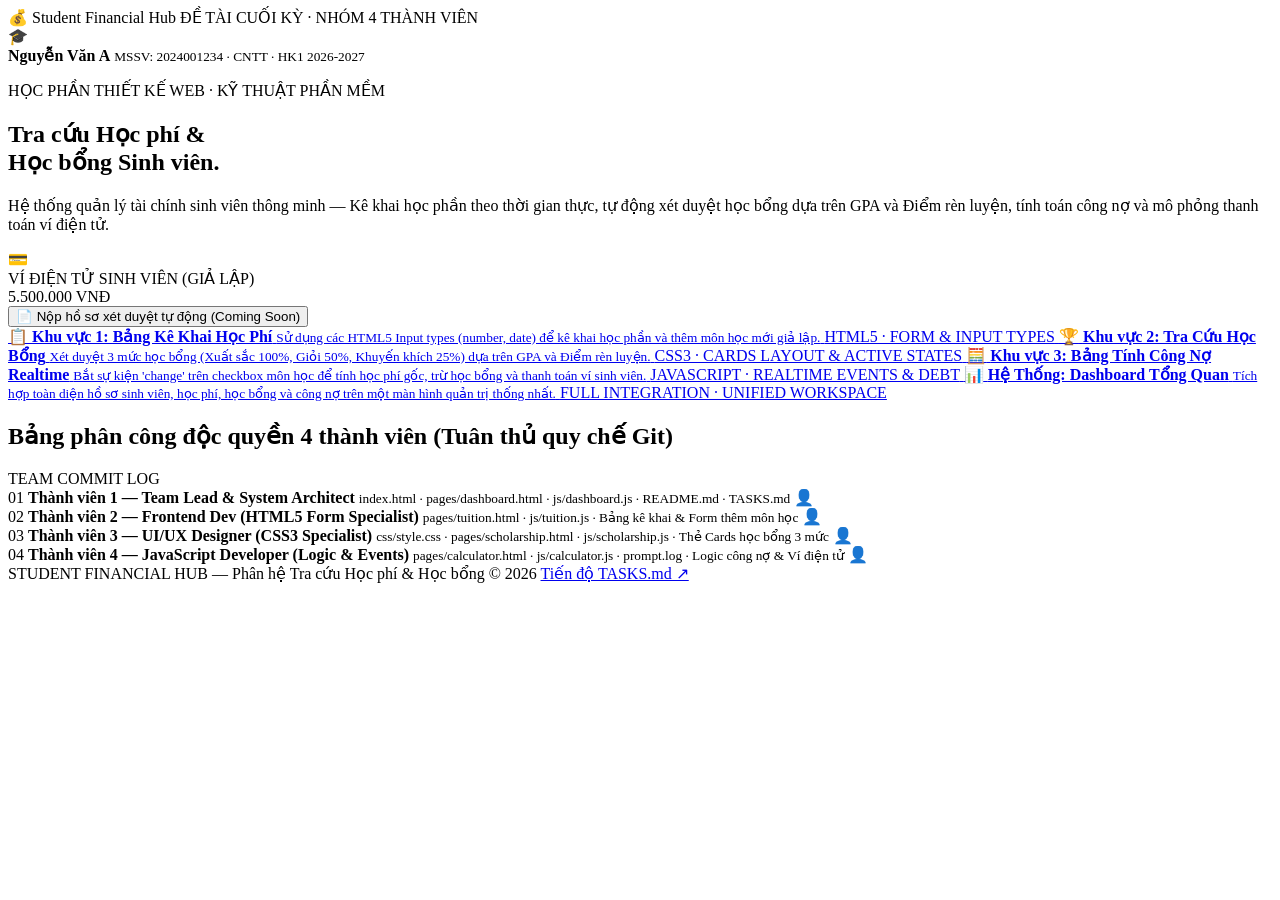
==== index.html @ 8935858b "feat(core): initialize project structure, landing hub, and task tracking" ====
<!doctype html>
<html lang="vi">
  <head>
    <meta charset="utf-8">
    <meta name="viewport" content="width=device-width, initial-scale=1">
    <meta name="theme-color" content="#101513">
    <title>Financial Hub | Tra cứu Học phí & Học bổng</title>
    <link rel="preconnect" href="https://fonts.googleapis.com">
    <link rel="preconnect" href="https://fonts.gstatic.com" crossorigin>
    <link href="https://fonts.googleapis.com/css2?family=DM+Mono:wght@400;500&family=Manrope:wght@400;500;600;700;800&display=swap" rel="stylesheet">
    <link rel="stylesheet" href="css/style.css">
  </head>
  <body>
    <main class="shell">
      <!-- ═══ HEADER & STUDENT INFO (PRD KHU VỰC 1) ═══ -->
      <header class="masthead">
        <div class="brand">
          <span class="logo-text">💰 Student Financial Hub</span>
          <span class="course-label">ĐỀ TÀI CUỐI KỲ · NHÓM 4 THÀNH VIÊN</span>
        </div>
        <div class="user-badge" id="hub-student-badge">
          <span class="badge-avatar">🎓</span>
          <div class="badge-info">
            <strong id="hub-student-name">Nguyễn Văn A</strong>
            <small id="hub-student-meta">MSSV: 2024001234 · CNTT · HK1 2026-2027</small>
          </div>
        </div>
      </header>

      <!-- ═══ HERO / INTRO SECTION ═══ -->
      <section class="intro">
        <p class="eyebrow">HỌC PHẦN THIẾT KẾ WEB · KỸ THUẬT PHẦN MỀM</p>
        <h1>Tra cứu Học phí <span>&</span><br>Học bổng Sinh viên.</h1>
        <p class="lede">Hệ thống quản lý tài chính sinh viên thông minh — Kê khai học phần theo thời gian thực, tự động xét duyệt học bổng dựa trên GPA và Điểm rèn luyện, tính toán công nợ và mô phỏng thanh toán ví điện tử.</p>
      </section>

      <!-- ═══ WALLET & COMING SOON BANNER (PRD TẦM NHÌN MỞ RỘNG) ═══ -->
      <section class="wallet-banner">
        <div class="wallet-info">
          <span class="wallet-icon">💳</span>
          <div>
            <div class="wallet-label">VÍ ĐIỆN TỬ SINH VIÊN (GIẢ LẬP)</div>
            <div class="wallet-balance" id="hub-wallet-balance">5.500.000 VNĐ</div>
          </div>
        </div>
        <div class="wallet-actions">
          <button type="button" class="btn-wallet-action" id="btn-mock-apply">📄 Nộp hồ sơ xét duyệt tự động (Coming Soon)</button>
        </div>
      </section>

      <!-- ═══ 4 NAVIGATION CARDS ═══ -->
      <section class="hub-grid" aria-label="Các phân hệ chức năng">

        <a class="hub-card" href="pages/tuition.html">
          <span class="hub-icon">📋</span>
          <strong>Khu vực 1: Bảng Kê Khai Học Phí</strong>
          <small>Sử dụng các HTML5 Input types (number, date) để kê khai học phần và thêm môn học mới giả lập.</small>
          <span class="hub-tag">HTML5 · FORM & INPUT TYPES</span>
        </a>

        <a class="hub-card" href="pages/scholarship.html">
          <span class="hub-icon">🏆</span>
          <strong>Khu vực 2: Tra Cứu Học Bổng</strong>
          <small>Xét duyệt 3 mức học bổng (Xuất sắc 100%, Giỏi 50%, Khuyến khích 25%) dựa trên GPA và Điểm rèn luyện.</small>
          <span class="hub-tag">CSS3 · CARDS LAYOUT & ACTIVE STATES</span>
        </a>

        <a class="hub-card" href="pages/calculator.html">
          <span class="hub-icon">🧮</span>
          <strong>Khu vực 3: Bảng Tính Công Nợ Realtime</strong>
          <small>Bắt sự kiện 'change' trên checkbox môn học để tính học phí gốc, trừ học bổng và thanh toán ví sinh viên.</small>
          <span class="hub-tag">JAVASCRIPT · REALTIME EVENTS & DEBT</span>
        </a>

        <a class="hub-card" href="pages/dashboard.html">
          <span class="hub-icon">📊</span>
          <strong>Hệ Thống: Dashboard Tổng Quan</strong>
          <small>Tích hợp toàn diện hồ sơ sinh viên, học phí, học bổng và công nợ trên một màn hình quản trị thống nhất.</small>
          <span class="hub-tag">FULL INTEGRATION · UNIFIED WORKSPACE</span>
        </a>

      </section>

      <!-- ═══ TEAM ROLES & INDEPENDENT FILES (GIẢNG VIÊN CHECKLIST) ═══ -->
      <section class="lesson-section" aria-labelledby="team-title">
        <div class="section-heading">
          <h2 id="team-title">Bảng phân công độc quyền 4 thành viên (Tuân thủ quy chế Git)</h2>
          <span>TEAM COMMIT LOG</span>
        </div>
        <div class="lesson-list" aria-label="Danh sách thành viên">
          <div class="lesson-link">
            <span class="lesson-number">01</span>
            <span class="lesson-copy">
              <strong>Thành viên 1 — Team Lead & System Architect</strong>
              <small>index.html · pages/dashboard.html · js/dashboard.js · README.md · TASKS.md</small>
            </span>
            <span class="lesson-arrow">👤</span>
          </div>
          <div class="lesson-link">
            <span class="lesson-number">02</span>
            <span class="lesson-copy">
              <strong>Thành viên 2 — Frontend Dev (HTML5 Form Specialist)</strong>
              <small>pages/tuition.html · js/tuition.js · Bảng kê khai & Form thêm môn học</small>
            </span>
            <span class="lesson-arrow">👤</span>
          </div>
          <div class="lesson-link">
            <span class="lesson-number">03</span>
            <span class="lesson-copy">
              <strong>Thành viên 3 — UI/UX Designer (CSS3 Specialist)</strong>
              <small>css/style.css · pages/scholarship.html · js/scholarship.js · Thẻ Cards học bổng 3 mức</small>
            </span>
            <span class="lesson-arrow">👤</span>
          </div>
          <div class="lesson-link">
            <span class="lesson-number">04</span>
            <span class="lesson-copy">
              <strong>Thành viên 4 — JavaScript Developer (Logic & Events)</strong>
              <small>pages/calculator.html · js/calculator.js · prompt.log · Logic công nợ & Ví điện tử</small>
            </span>
            <span class="lesson-arrow">👤</span>
          </div>
        </div>
      </section>

      <footer class="site-footer">
        <span>STUDENT FINANCIAL HUB — Phân hệ Tra cứu Học phí & Học bổng © 2026</span>
        <a href="TASKS.md">Tiến độ TASKS.md ↗</a>
      </footer>
    </main>

    <script>
      // Script nhỏ mô phỏng nút Coming soon trên Landing page
      document.getElementById('btn-mock-apply').addEventListener('click', () => {
        alert('ℹ️ Tính năng "Nộp hồ sơ xét duyệt tự động" đang được phát triển theo lộ trình mở rộng của phân hệ!');
      });
    </script>
  </body>
</html>
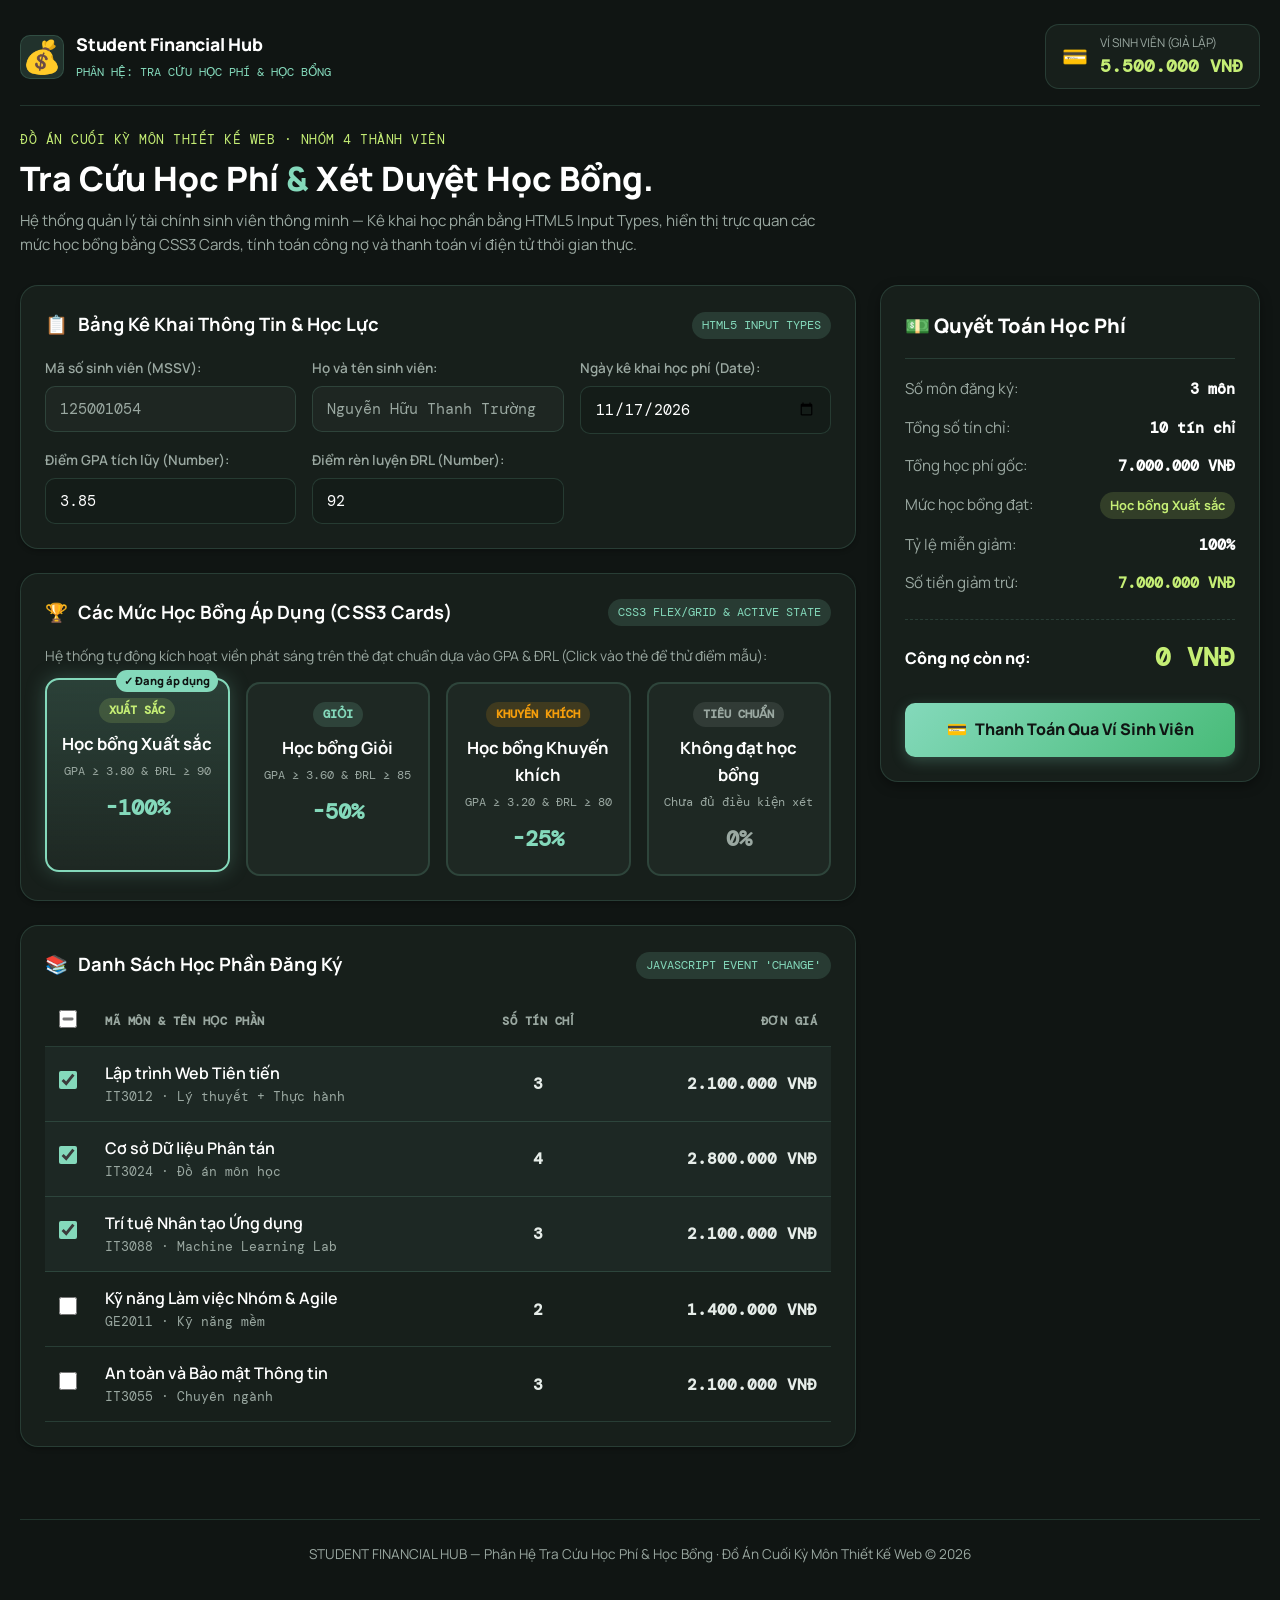
==== commit b553947f: "feat(architecture): implement modular vanilla architecture with data, logic, main JS and CSS tokens" ====
--- a/index.html
+++ b/index.html
@@ -4,136 +4,240 @@
     <meta charset="utf-8">
     <meta name="viewport" content="width=device-width, initial-scale=1">
     <meta name="theme-color" content="#101513">
-    <title>Financial Hub | Tra cứu Học phí & Học bổng</title>
+    <title>Financial Hub | Tra Cứu Học Phí & Xét Duyệt Học Bổng Sinh Viên</title>
+    
+    <!-- Google Fonts qua CDN: Manrope & DM Mono -->
     <link rel="preconnect" href="https://fonts.googleapis.com">
     <link rel="preconnect" href="https://fonts.gstatic.com" crossorigin>
-    <link href="https://fonts.googleapis.com/css2?family=DM+Mono:wght@400;500&family=Manrope:wght@400;500;600;700;800&display=swap" rel="stylesheet">
+    <link href="https://fonts.googleapis.com/css2?family=DM+Mono:wght@400;500;600&family=Manrope:wght@400;500;600;700;800&display=swap" rel="stylesheet">
+    
+    <!-- CSS Tách Biệt Theo Quy Chuẩn Kiến Trúc -->
+    <link rel="stylesheet" href="css/reset.css">
+    <link rel="stylesheet" href="css/variables.css">
     <link rel="stylesheet" href="css/style.css">
   </head>
   <body>
-    <main class="shell">
-      <!-- ═══ HEADER & STUDENT INFO (PRD KHU VỰC 1) ═══ -->
-      <header class="masthead">
-        <div class="brand">
-          <span class="logo-text">💰 Student Financial Hub</span>
-          <span class="course-label">ĐỀ TÀI CUỐI KỲ · NHÓM 4 THÀNH VIÊN</span>
-        </div>
-        <div class="user-badge" id="hub-student-badge">
-          <span class="badge-avatar">🎓</span>
-          <div class="badge-info">
-            <strong id="hub-student-name">Nguyễn Văn A</strong>
-            <small id="hub-student-meta">MSSV: 2024001234 · CNTT · HK1 2026-2027</small>
-          </div>
+    <div class="hub-container">
+      <!-- ═══ HEADER BẬC CAO ═══ -->
+      <header class="hub-header">
+        <div class="hub-header__top">
+          <div class="hub-header__brand">
+            <div class="hub-header__logo-icon">💰</div>
+            <div>
+              <h1 class="hub-header__title">Student Financial Hub</h1>
+              <span class="hub-header__badge">Phân Hệ: Tra Cứu Học Phí & Học Bổng</span>
+            </div>
+          </div>
+
+          <div class="hub-header__wallet">
+            <span style="font-size: 1.3rem;">💳</span>
+            <div>
+              <div class="hub-header__wallet-label">Ví Sinh Viên (Giả Lập)</div>
+              <div class="hub-header__wallet-value" id="wallet-header-balance">5.500.000 VNĐ</div>
+            </div>
+          </div>
+        </div>
+
+        <!-- Hero Section -->
+        <div class="hub-hero">
+          <p class="hub-hero__eyebrow">ĐỒ ÁN CUỐI KỲ MÔN THIẾT KẾ WEB · NHÓM 4 THÀNH VIÊN</p>
+          <h2 class="hub-hero__heading">Tra Cứu Học Phí <span>&</span> Xét Duyệt Học Bổng.</h2>
+          <p class="hub-hero__description">Hệ thống quản lý tài chính sinh viên thông minh — Kê khai học phần bằng HTML5 Input Types, hiển thị trực quan các mức học bổng bằng CSS3 Cards, tính toán công nợ và thanh toán ví điện tử thời gian thực.</p>
         </div>
       </header>
 
-      <!-- ═══ HERO / INTRO SECTION ═══ -->
-      <section class="intro">
-        <p class="eyebrow">HỌC PHẦN THIẾT KẾ WEB · KỸ THUẬT PHẦN MỀM</p>
-        <h1>Tra cứu Học phí <span>&</span><br>Học bổng Sinh viên.</h1>
-        <p class="lede">Hệ thống quản lý tài chính sinh viên thông minh — Kê khai học phần theo thời gian thực, tự động xét duyệt học bổng dựa trên GPA và Điểm rèn luyện, tính toán công nợ và mô phỏng thanh toán ví điện tử.</p>
-      </section>
-
-      <!-- ═══ WALLET & COMING SOON BANNER (PRD TẦM NHÌN MỞ RỘNG) ═══ -->
-      <section class="wallet-banner">
-        <div class="wallet-info">
-          <span class="wallet-icon">💳</span>
-          <div>
-            <div class="wallet-label">VÍ ĐIỆN TỬ SINH VIÊN (GIẢ LẬP)</div>
-            <div class="wallet-balance" id="hub-wallet-balance">5.500.000 VNĐ</div>
-          </div>
-        </div>
-        <div class="wallet-actions">
-          <button type="button" class="btn-wallet-action" id="btn-mock-apply">📄 Nộp hồ sơ xét duyệt tự động (Coming Soon)</button>
-        </div>
-      </section>
-
-      <!-- ═══ 4 NAVIGATION CARDS ═══ -->
-      <section class="hub-grid" aria-label="Các phân hệ chức năng">
-
-        <a class="hub-card" href="pages/tuition.html">
-          <span class="hub-icon">📋</span>
-          <strong>Khu vực 1: Bảng Kê Khai Học Phí</strong>
-          <small>Sử dụng các HTML5 Input types (number, date) để kê khai học phần và thêm môn học mới giả lập.</small>
-          <span class="hub-tag">HTML5 · FORM & INPUT TYPES</span>
-        </a>
-
-        <a class="hub-card" href="pages/scholarship.html">
-          <span class="hub-icon">🏆</span>
-          <strong>Khu vực 2: Tra Cứu Học Bổng</strong>
-          <small>Xét duyệt 3 mức học bổng (Xuất sắc 100%, Giỏi 50%, Khuyến khích 25%) dựa trên GPA và Điểm rèn luyện.</small>
-          <span class="hub-tag">CSS3 · CARDS LAYOUT & ACTIVE STATES</span>
-        </a>
-
-        <a class="hub-card" href="pages/calculator.html">
-          <span class="hub-icon">🧮</span>
-          <strong>Khu vực 3: Bảng Tính Công Nợ Realtime</strong>
-          <small>Bắt sự kiện 'change' trên checkbox môn học để tính học phí gốc, trừ học bổng và thanh toán ví sinh viên.</small>
-          <span class="hub-tag">JAVASCRIPT · REALTIME EVENTS & DEBT</span>
-        </a>
-
-        <a class="hub-card" href="pages/dashboard.html">
-          <span class="hub-icon">📊</span>
-          <strong>Hệ Thống: Dashboard Tổng Quan</strong>
-          <small>Tích hợp toàn diện hồ sơ sinh viên, học phí, học bổng và công nợ trên một màn hình quản trị thống nhất.</small>
-          <span class="hub-tag">FULL INTEGRATION · UNIFIED WORKSPACE</span>
-        </a>
-
-      </section>
-
-      <!-- ═══ TEAM ROLES & INDEPENDENT FILES (GIẢNG VIÊN CHECKLIST) ═══ -->
-      <section class="lesson-section" aria-labelledby="team-title">
-        <div class="section-heading">
-          <h2 id="team-title">Bảng phân công độc quyền 4 thành viên (Tuân thủ quy chế Git)</h2>
-          <span>TEAM COMMIT LOG</span>
-        </div>
-        <div class="lesson-list" aria-label="Danh sách thành viên">
-          <div class="lesson-link">
-            <span class="lesson-number">01</span>
-            <span class="lesson-copy">
-              <strong>Thành viên 1 — Team Lead & System Architect</strong>
-              <small>index.html · pages/dashboard.html · js/dashboard.js · README.md · TASKS.md</small>
-            </span>
-            <span class="lesson-arrow">👤</span>
-          </div>
-          <div class="lesson-link">
-            <span class="lesson-number">02</span>
-            <span class="lesson-copy">
-              <strong>Thành viên 2 — Frontend Dev (HTML5 Form Specialist)</strong>
-              <small>pages/tuition.html · js/tuition.js · Bảng kê khai & Form thêm môn học</small>
-            </span>
-            <span class="lesson-arrow">👤</span>
-          </div>
-          <div class="lesson-link">
-            <span class="lesson-number">03</span>
-            <span class="lesson-copy">
-              <strong>Thành viên 3 — UI/UX Designer (CSS3 Specialist)</strong>
-              <small>css/style.css · pages/scholarship.html · js/scholarship.js · Thẻ Cards học bổng 3 mức</small>
-            </span>
-            <span class="lesson-arrow">👤</span>
-          </div>
-          <div class="lesson-link">
-            <span class="lesson-number">04</span>
-            <span class="lesson-copy">
-              <strong>Thành viên 4 — JavaScript Developer (Logic & Events)</strong>
-              <small>pages/calculator.html · js/calculator.js · prompt.log · Logic công nợ & Ví điện tử</small>
-            </span>
-            <span class="lesson-arrow">👤</span>
-          </div>
-        </div>
-      </section>
-
-      <footer class="site-footer">
-        <span>STUDENT FINANCIAL HUB — Phân hệ Tra cứu Học phí & Học bổng © 2026</span>
-        <a href="TASKS.md">Tiến độ TASKS.md ↗</a>
+      <!-- ═══ MAIN LAYOUT ═══ -->
+      <main class="hub-main-grid">
+        <!-- Cột Trái: Bảng kê khai, Thẻ học bổng & Danh sách môn học -->
+        <div class="hub-left-column">
+          <!-- 1. BẢNG KÊ KHAI THÔNG TIN & HỌC LỰC (HTML5 INPUT TYPES: DATE, NUMBER) -->
+          <section class="hub-panel" aria-labelledby="declaration-heading">
+            <div class="hub-panel__header">
+              <h3 class="hub-panel__title" id="declaration-heading">
+                <span>📋</span> Bảng Kê Khai Thông Tin & Học Lực
+              </h3>
+              <span class="hub-panel__tag">HTML5 INPUT TYPES</span>
+            </div>
+
+            <form class="declaration-form" id="tuition-declaration-form" onsubmit="return false;">
+              <div class="declaration-form__group">
+                <label class="declaration-form__label" for="student-code">Mã số sinh viên (MSSV):</label>
+                <input type="text" id="student-code" class="declaration-form__input" value="125001054" readonly>
+              </div>
+
+              <div class="declaration-form__group">
+                <label class="declaration-form__label" for="student-fullname">Họ và tên sinh viên:</label>
+                <input type="text" id="student-fullname" class="declaration-form__input" value="Nguyễn Hữu Thanh Trường" readonly>
+              </div>
+
+              <div class="declaration-form__group">
+                <label class="declaration-form__label" for="declaration-date">Ngày kê khai học phí (Date):</label>
+                <!-- Thẻ input date chuẩn HTML5 -->
+                <input type="date" id="declaration-date" class="declaration-form__input" value="2026-11-17">
+              </div>
+
+              <div class="declaration-form__group">
+                <label class="declaration-form__label" for="declaration-gpa">Điểm GPA tích lũy (Number):</label>
+                <!-- Thẻ input number chuẩn HTML5 -->
+                <input 
+                  type="number" 
+                  id="declaration-gpa" 
+                  class="declaration-form__input" 
+                  min="0" 
+                  max="4.0" 
+                  step="0.05" 
+                  value="3.85" 
+                  placeholder="Vd: 3.85"
+                >
+              </div>
+
+              <div class="declaration-form__group">
+                <label class="declaration-form__label" for="declaration-drl">Điểm rèn luyện ĐRL (Number):</label>
+                <!-- Thẻ input number chuẩn HTML5 -->
+                <input 
+                  type="number" 
+                  id="declaration-drl" 
+                  class="declaration-form__input" 
+                  min="0" 
+                  max="100" 
+                  step="1" 
+                  value="92" 
+                  placeholder="Vd: 92"
+                >
+              </div>
+            </form>
+          </section>
+
+          <!-- 2. CSS3 CARDS HIỂN THỊ MỨC HỌC BỔNG -->
+          <section class="hub-panel" aria-labelledby="scholarship-heading">
+            <div class="hub-panel__header">
+              <h3 class="hub-panel__title" id="scholarship-heading">
+                <span>🏆</span> Các Mức Học Bổng Áp Dụng (CSS3 Cards)
+              </h3>
+              <span class="hub-panel__tag">CSS3 FLEX/GRID & ACTIVE STATE</span>
+            </div>
+            <p class="scholarship-desc">Hệ thống tự động kích hoạt viền phát sáng trên thẻ đạt chuẩn dựa vào GPA & ĐRL (Click vào thẻ để thử điểm mẫu):</p>
+            
+            <div class="scholarship-cards" id="scholarship-cards-container">
+              <!-- Render động từ js/data.js -->
+            </div>
+          </section>
+
+          <!-- 3. BẢNG MÔN HỌC & CHECKBOX REALTIME -->
+          <section class="hub-panel" aria-labelledby="courses-heading">
+            <div class="hub-panel__header">
+              <h3 class="hub-panel__title" id="courses-heading">
+                <span>📚</span> Danh Sách Học Phần Đăng Ký
+              </h3>
+              <span class="hub-panel__tag">JAVASCRIPT EVENT 'CHANGE'</span>
+            </div>
+
+            <div class="tuition-table-responsive">
+              <table class="tuition-table">
+                <thead>
+                  <tr>
+                    <th class="tuition-table__header" style="text-align: center; width: 44px;">
+                      <input type="checkbox" id="select-all-courses" class="tuition-table__checkbox" title="Chọn tất cả môn học">
+                    </th>
+                    <th class="tuition-table__header">Mã Môn & Tên Học Phần</th>
+                    <th class="tuition-table__header" style="text-align: center;">Số Tín Chỉ</th>
+                    <th class="tuition-table__header" style="text-align: right;">Đơn Giá</th>
+                  </tr>
+                </thead>
+                <tbody id="tuition-course-list">
+                  <!-- Render động từ js/data.js -->
+                </tbody>
+              </table>
+            </div>
+          </section>
+        </div>
+
+        <!-- Cột Phải: Bảng Quyết Toán & Thanh Toán Ví -->
+        <aside class="hub-right-column">
+          <div class="summary-panel">
+            <h3 class="summary-panel__header">💵 Quyết Toán Học Phí</h3>
+            <div class="summary-list">
+              <div class="summary-item">
+                <span class="summary-item__label">Số môn đăng ký:</span>
+                <span class="summary-item__value" id="summary-course-count">0 môn</span>
+              </div>
+              <div class="summary-item">
+                <span class="summary-item__label">Tổng số tín chỉ:</span>
+                <span class="summary-item__value" id="summary-total-credits">0 tín chỉ</span>
+              </div>
+              <div class="summary-item">
+                <span class="summary-item__label">Tổng học phí gốc:</span>
+                <span class="summary-item__value" id="summary-total-tuition">0 VNĐ</span>
+              </div>
+              <div class="summary-item">
+                <span class="summary-item__label">Mức học bổng đạt:</span>
+                <span class="summary-item__badge summary-item__badge--none" id="summary-scholarship-badge">Đang kiểm tra...</span>
+              </div>
+              <div class="summary-item">
+                <span class="summary-item__label">Tỷ lệ miễn giảm:</span>
+                <span class="summary-item__value" id="summary-scholarship-rate">0%</span>
+              </div>
+              <div class="summary-item">
+                <span class="summary-item__label">Số tiền giảm trừ:</span>
+                <span class="summary-item__value" style="color: var(--color-lime);" id="summary-discount-amount">0 VNĐ</span>
+              </div>
+              <div class="summary-item summary-debt">
+                <span class="summary-debt__label">Công nợ còn nợ:</span>
+                <span class="summary-debt__amount" id="summary-remaining-debt">0 VNĐ</span>
+              </div>
+            </div>
+
+            <button type="button" class="summary-pay-btn" id="btn-open-payment-modal">
+              <span>💳</span> Thanh Toán Qua Ví Sinh Viên
+            </button>
+          </div>
+        </aside>
+      </main>
+
+      <!-- ═══ FOOTER ═══ -->
+      <footer style="margin-top: 48px; padding-top: 24px; border-top: 1px solid var(--color-border); text-align: center; color: var(--color-text-dim); font-size: 0.85rem;">
+        <p>STUDENT FINANCIAL HUB — Phân Hệ Tra Cứu Học Phí & Học Bổng · Đồ Án Cuối Kỳ Môn Thiết Kế Web © 2026</p>
       </footer>
-    </main>
-
-    <script>
-      // Script nhỏ mô phỏng nút Coming soon trên Landing page
-      document.getElementById('btn-mock-apply').addEventListener('click', () => {
-        alert('ℹ️ Tính năng "Nộp hồ sơ xét duyệt tự động" đang được phát triển theo lộ trình mở rộng của phân hệ!');
-      });
-    </script>
+    </div>
+
+    <!-- ═══ MODAL THANH TOÁN VÍ SINH VIÊN ═══ -->
+    <div class="wallet-modal-backdrop" id="wallet-payment-modal" role="dialog" aria-modal="true" aria-labelledby="modal-headline">
+      <div class="wallet-modal">
+        <h4 class="wallet-modal__title" id="modal-headline">💳 Xác Nhận Thanh Toán Học Phí</h4>
+        <p class="wallet-modal__desc">Công nợ học phí sẽ được trừ trực tiếp vào số dư ví điện tử sinh viên của bạn.</p>
+
+        <div class="wallet-modal__bill">
+          <div class="wallet-modal__bill-row">
+            <span>Sinh viên:</span>
+            <strong>Nguyễn Hữu Thanh Trường (125001054)</strong>
+          </div>
+          <div class="wallet-modal__bill-row">
+            <span>Số dư ví hiện tại:</span>
+            <strong style="color: var(--color-lime);" id="wallet-modal-current">5.500.000 VNĐ</strong>
+          </div>
+          <div class="wallet-modal__bill-row">
+            <span>Công nợ cần thanh toán:</span>
+            <strong style="color: var(--color-danger);" id="wallet-modal-debt">0 VNĐ</strong>
+          </div>
+          <div class="wallet-modal__bill-row wallet-modal__bill-row--total">
+            <span>Số dư dự kiến sau khi trừ:</span>
+            <strong id="wallet-modal-after">5.500.000 VNĐ</strong>
+          </div>
+        </div>
+
+        <div class="wallet-modal__actions">
+          <button type="button" class="wallet-modal__btn-cancel" id="btn-close-modal">Hủy bỏ</button>
+          <button type="button" class="wallet-modal__btn-confirm" id="btn-confirm-payment">Xác Nhận Trừ Ví</button>
+        </div>
+      </div>
+    </div>
+
+    <!-- Toast Notification -->
+    <div class="hub-toast" id="app-toast"></div>
+
+    <!-- ═══ JAVASCRIPT thuần (Vanilla JS - ES6+) ═══ -->
+    <script src="js/data.js"></script>
+    <script src="js/logic.js"></script>
+    <script src="js/main.js"></script>
   </body>
 </html>
--- a/css/variables.css
+++ b/css/variables.css
@@ -0,0 +1,64 @@
+/**
+ * ==============================================================================
+ * FINANCIAL HUB - DESIGN TOKENS & CSS VARIABLES
+ * File: css/variables.css
+ * Quản lý toàn bộ bảng màu, typography, khoảng cách, bo góc và bóng đổ
+ * ==============================================================================
+ */
+
+:root {
+  /* Bảng màu chính - Dark Theme */
+  --color-bg-body: #101513;
+  --color-bg-surface: #171f1b;
+  --color-bg-card: #1e2823;
+  --color-bg-card-hover: #26332d;
+  --color-bg-input: #141c18;
+
+  /* Màu nhấn (Brand Accent) */
+  --color-mint: #84d9bb;
+  --color-mint-dim: rgba(132, 217, 187, 0.15);
+  --color-mint-glow: rgba(132, 217, 187, 0.35);
+  
+  --color-lime: #c5ee75;
+  --color-lime-dim: rgba(197, 238, 117, 0.15);
+  
+  --color-amber: #f59e0b;
+  --color-amber-dim: rgba(245, 158, 11, 0.15);
+  
+  --color-danger: #ff6b6b;
+  --color-danger-dim: rgba(255, 107, 107, 0.15);
+
+  /* Màu chữ */
+  --color-text-main: #e6ede9;
+  --color-text-dim: #9aa8a1;
+  --color-text-muted: #64756c;
+  --color-text-white: #ffffff;
+
+  /* Đường viền */
+  --color-border: rgba(132, 217, 187, 0.16);
+  --color-border-hover: rgba(132, 217, 187, 0.45);
+  --color-border-active: #84d9bb;
+
+  /* Typography */
+  --font-family-sans: 'Manrope', -apple-system, BlinkMacSystemFont, 'Segoe UI', Roboto, sans-serif;
+  --font-family-mono: 'DM Mono', monospace;
+
+  /* Bo góc (Border Radius) */
+  --radius-sm: 6px;
+  --radius-md: 10px;
+  --radius-lg: 14px;
+  --radius-xl: 18px;
+  --radius-pill: 9999px;
+
+  /* Bóng đổ (Shadow Levels) */
+  --shadow-sm: 0 2px 4px rgba(0, 0, 0, 0.25);
+  --shadow-md: 0 4px 12px rgba(0, 0, 0, 0.35);
+  --shadow-lg: 0 10px 25px rgba(0, 0, 0, 0.5);
+  --shadow-neon-mint: 0 0 20px rgba(132, 217, 187, 0.25);
+  --shadow-neon-lime: 0 0 20px rgba(197, 238, 117, 0.25);
+
+  /* Hiệu ứng chuyển cảnh (Transitions) */
+  --transition-fast: all 0.15s ease;
+  --transition-normal: all 0.25s cubic-bezier(0.4, 0, 0.2, 1);
+  --transition-smooth: all 0.35s cubic-bezier(0.16, 1, 0.3, 1);
+}
--- a/css/style.css
+++ b/css/style.css
@@ -0,0 +1,669 @@
+/**
+ * ==============================================================================
+ * FINANCIAL HUB - MAIN STYLESHEET (CSS3)
+ * File: css/style.css
+ * Bố cục Cards, Table, Form Kê Khai, Modal Ví & Responsive Design (BEM Standard)
+ * ==============================================================================
+ */
+
+@import url('reset.css');
+@import url('variables.css');
+
+body {
+  background-color: var(--color-bg-body);
+  color: var(--color-text-main);
+  font-family: var(--font-family-sans);
+  line-height: 1.6;
+  padding: 24px 16px 48px;
+}
+
+/* ==============================================================================
+   LAYOUT CONTAINER
+   ============================================================================== */
+.hub-container {
+  max-width: 1240px;
+  margin: 0 auto;
+}
+
+/* ==============================================================================
+   HEADER COMPONENT
+   ============================================================================== */
+.hub-header {
+  margin-bottom: 28px;
+}
+
+.hub-header__top {
+  display: flex;
+  justify-content: space-between;
+  align-items: center;
+  flex-wrap: wrap;
+  gap: 16px;
+  padding-bottom: 16px;
+  border-bottom: 1px solid var(--color-border);
+  margin-bottom: 24px;
+}
+
+.hub-header__brand {
+  display: flex;
+  align-items: center;
+  gap: 12px;
+}
+
+.hub-header__logo-icon {
+  font-size: 2rem;
+  background: var(--color-mint-dim);
+  width: 44px;
+  height: 44px;
+  display: flex;
+  align-items: center;
+  justify-content: center;
+  border-radius: var(--radius-md);
+  border: 1px solid var(--color-border);
+}
+
+.hub-header__title {
+  font-size: 1.1rem;
+  font-weight: 800;
+  color: var(--color-text-white);
+  letter-spacing: -0.2px;
+}
+
+.hub-header__badge {
+  font-family: var(--font-family-mono);
+  font-size: 0.75rem;
+  color: var(--color-mint);
+  text-transform: uppercase;
+}
+
+.hub-header__wallet {
+  display: flex;
+  align-items: center;
+  gap: 12px;
+  background: var(--color-bg-surface);
+  border: 1px solid var(--color-border);
+  padding: 8px 16px;
+  border-radius: var(--radius-lg);
+}
+
+.hub-header__wallet-label {
+  font-size: 0.75rem;
+  color: var(--color-text-dim);
+  text-transform: uppercase;
+}
+
+.hub-header__wallet-value {
+  font-family: var(--font-family-mono);
+  font-size: 1.1rem;
+  font-weight: 700;
+  color: var(--color-lime);
+}
+
+.hub-hero {
+  margin-bottom: 24px;
+}
+
+.hub-hero__eyebrow {
+  font-family: var(--font-family-mono);
+  font-size: 0.8rem;
+  color: var(--color-lime);
+  text-transform: uppercase;
+  letter-spacing: 0.5px;
+  margin-bottom: 6px;
+}
+
+.hub-hero__heading {
+  font-size: 2.1rem;
+  font-weight: 800;
+  color: var(--color-text-white);
+  line-height: 1.25;
+  margin-bottom: 10px;
+}
+
+.hub-hero__heading span {
+  color: var(--color-mint);
+}
+
+.hub-hero__description {
+  color: var(--color-text-dim);
+  font-size: 0.95rem;
+  max-width: 820px;
+}
+
+/* ==============================================================================
+   MAIN GRID (CỘT TRÁI: FORM, CARDS, TABLE / CỘT PHẢI: QUYẾT TOÁN)
+   ============================================================================== */
+.hub-main-grid {
+  display: grid;
+  grid-template-columns: 1fr 380px;
+  gap: 24px;
+}
+
+@media (max-width: 992px) {
+  .hub-main-grid {
+    grid-template-columns: 1fr;
+  }
+}
+
+/* ==============================================================================
+   SECTION PANELS
+   ============================================================================== */
+.hub-panel {
+  background: var(--color-bg-surface);
+  border: 1px solid var(--color-border);
+  border-radius: var(--radius-xl);
+  padding: 24px;
+  margin-bottom: 24px;
+  box-shadow: var(--shadow-sm);
+}
+
+.hub-panel__header {
+  display: flex;
+  align-items: center;
+  justify-content: space-between;
+  margin-bottom: 18px;
+}
+
+.hub-panel__title {
+  font-size: 1.15rem;
+  font-weight: 700;
+  color: var(--color-text-white);
+  display: flex;
+  align-items: center;
+  gap: 10px;
+}
+
+.hub-panel__tag {
+  font-family: var(--font-family-mono);
+  font-size: 0.75rem;
+  background: var(--color-mint-dim);
+  color: var(--color-mint);
+  padding: 4px 10px;
+  border-radius: var(--radius-pill);
+}
+
+/* ==============================================================================
+   1. FORM KÊ KHAI HỌC PHÍ (HTML5 INPUT TYPES: DATE, NUMBER)
+   ============================================================================== */
+.declaration-form {
+  display: grid;
+  grid-template-columns: repeat(auto-fit, minmax(220px, 1fr));
+  gap: 16px;
+}
+
+.declaration-form__group {
+  display: flex;
+  flex-direction: column;
+  gap: 6px;
+}
+
+.declaration-form__label {
+  font-size: 0.85rem;
+  font-weight: 600;
+  color: var(--color-text-dim);
+}
+
+.declaration-form__input {
+  background: var(--color-bg-input);
+  border: 1px solid var(--color-border);
+  border-radius: var(--radius-md);
+  color: var(--color-text-white);
+  padding: 10px 14px;
+  font-size: 0.95rem;
+  font-family: var(--font-family-mono);
+  transition: var(--transition-normal);
+}
+
+.declaration-form__input:focus {
+  border-color: var(--color-border-active);
+  box-shadow: var(--shadow-neon-mint);
+}
+
+.declaration-form__input[readonly] {
+  background: rgba(255, 255, 255, 0.03);
+  color: var(--color-text-dim);
+  cursor: not-allowed;
+}
+
+/* ==============================================================================
+   2. CSS3 CARDS - HIỂN THỊ MỨC HỌC BỔNG THEO GPA & ĐRL
+   ============================================================================== */
+.scholarship-desc {
+  font-size: 0.875rem;
+  color: var(--color-text-dim);
+  margin-bottom: 14px;
+}
+
+.scholarship-cards {
+  display: grid;
+  grid-template-columns: repeat(auto-fit, minmax(170px, 1fr));
+  gap: 16px;
+}
+
+.scholarship-card {
+  position: relative;
+  background: var(--color-bg-card);
+  border: 2px solid var(--color-border);
+  border-radius: var(--radius-lg);
+  padding: 18px 14px;
+  text-align: center;
+  cursor: pointer;
+  transition: var(--transition-normal);
+  display: flex;
+  flex-direction: column;
+  align-items: center;
+}
+
+.scholarship-card:hover {
+  transform: translateY(-4px);
+  background: var(--color-bg-card-hover);
+  border-color: var(--color-border-hover);
+  box-shadow: var(--shadow-md);
+}
+
+/* Trạng thái Active khi đạt điểm chuẩn */
+.scholarship-card--active {
+  border-color: var(--color-mint);
+  background: linear-gradient(180deg, rgba(132, 217, 187, 0.18) 0%, var(--color-bg-card) 100%);
+  box-shadow: var(--shadow-neon-mint);
+  transform: translateY(-4px);
+}
+
+.scholarship-card--active::after {
+  content: "✓ Đang áp dụng";
+  position: absolute;
+  top: -10px;
+  right: 10px;
+  background: var(--color-mint);
+  color: #101513;
+  font-size: 0.7rem;
+  font-weight: 800;
+  padding: 2px 8px;
+  border-radius: var(--radius-pill);
+}
+
+.scholarship-card__tag {
+  font-size: 0.75rem;
+  font-weight: 700;
+  padding: 3px 10px;
+  border-radius: var(--radius-pill);
+  margin-bottom: 8px;
+  text-transform: uppercase;
+  font-family: var(--font-family-mono);
+}
+
+.scholarship-card--excellent .scholarship-card__tag {
+  background: var(--color-lime-dim);
+  color: var(--color-lime);
+}
+
+.scholarship-card--good .scholarship-card__tag {
+  background: var(--color-mint-dim);
+  color: var(--color-mint);
+}
+
+.scholarship-card--fair .scholarship-card__tag {
+  background: var(--color-amber-dim);
+  color: var(--color-amber);
+}
+
+.scholarship-card--none .scholarship-card__tag {
+  background: rgba(154, 168, 161, 0.15);
+  color: var(--color-text-dim);
+}
+
+.scholarship-card__name {
+  font-size: 1.05rem;
+  font-weight: 700;
+  color: var(--color-text-white);
+  margin-bottom: 4px;
+}
+
+.scholarship-card__condition {
+  font-size: 0.75rem;
+  color: var(--color-text-dim);
+  font-family: var(--font-family-mono);
+  margin-bottom: 10px;
+}
+
+.scholarship-card__discount {
+  font-family: var(--font-family-mono);
+  font-size: 1.35rem;
+  font-weight: 800;
+  color: var(--color-mint);
+}
+
+.scholarship-card--none .scholarship-card__discount {
+  color: var(--color-text-dim);
+}
+
+/* ==============================================================================
+   3. BẢNG MÔN HỌC & CHECKBOX REALTIME
+   ============================================================================== */
+.tuition-table-responsive {
+  overflow-x: auto;
+}
+
+.tuition-table {
+  width: 100%;
+  border-collapse: collapse;
+}
+
+.tuition-table__header {
+  font-family: var(--font-family-mono);
+  font-size: 0.75rem;
+  text-transform: uppercase;
+  color: var(--color-text-dim);
+  padding: 12px 14px;
+  border-bottom: 1px solid var(--color-border);
+  text-align: left;
+  letter-spacing: 0.5px;
+}
+
+.tuition-table__cell {
+  padding: 14px;
+  border-bottom: 1px solid var(--color-border);
+  vertical-align: middle;
+}
+
+.tuition-table__row:hover .tuition-table__cell {
+  background: rgba(255, 255, 255, 0.02);
+}
+
+.tuition-table__row--selected .tuition-table__cell {
+  background: rgba(132, 217, 187, 0.05);
+}
+
+.tuition-table__checkbox {
+  width: 18px;
+  height: 18px;
+  cursor: pointer;
+  accent-color: var(--color-mint);
+}
+
+.tuition-table__course-title {
+  font-weight: 600;
+  color: var(--color-text-white);
+}
+
+.tuition-table__course-meta {
+  font-family: var(--font-family-mono);
+  font-size: 0.8rem;
+  color: var(--color-text-dim);
+}
+
+.tuition-table__credits {
+  font-family: var(--font-family-mono);
+  text-align: center;
+  font-weight: 600;
+}
+
+.tuition-table__price {
+  font-family: var(--font-family-mono);
+  font-weight: 700;
+  text-align: right;
+  color: var(--color-text-main);
+  white-space: nowrap;
+}
+
+/* ==============================================================================
+   4. SIDEBAR QUYẾT TOÁN CÔNG NỢ REALTIME
+   ============================================================================== */
+.summary-panel {
+  position: sticky;
+  top: 24px;
+  background: var(--color-bg-surface);
+  border: 1px solid var(--color-border);
+  border-radius: var(--radius-xl);
+  padding: 24px;
+  box-shadow: var(--shadow-md);
+}
+
+.summary-panel__header {
+  font-size: 1.25rem;
+  font-weight: 800;
+  color: var(--color-text-white);
+  padding-bottom: 16px;
+  margin-bottom: 18px;
+  border-bottom: 1px solid var(--color-border);
+}
+
+.summary-list {
+  display: flex;
+  flex-direction: column;
+  gap: 14px;
+}
+
+.summary-item {
+  display: flex;
+  justify-content: space-between;
+  align-items: center;
+  font-size: 0.95rem;
+}
+
+.summary-item__label {
+  color: var(--color-text-dim);
+}
+
+.summary-item__value {
+  font-family: var(--font-family-mono);
+  font-weight: 700;
+  color: var(--color-text-white);
+}
+
+.summary-item__badge {
+  font-size: 0.8rem;
+  font-weight: 700;
+  padding: 3px 10px;
+  border-radius: var(--radius-pill);
+}
+
+.summary-item__badge--excellent {
+  background: var(--color-lime-dim);
+  color: var(--color-lime);
+}
+
+.summary-item__badge--good {
+  background: var(--color-mint-dim);
+  color: var(--color-mint);
+}
+
+.summary-item__badge--fair {
+  background: var(--color-amber-dim);
+  color: var(--color-amber);
+}
+
+.summary-item__badge--none {
+  background: rgba(154, 168, 161, 0.15);
+  color: var(--color-text-dim);
+}
+
+.summary-debt {
+  margin-top: 10px;
+  padding-top: 18px;
+  border-top: 1px dashed var(--color-border);
+}
+
+.summary-debt__label {
+  font-size: 1rem;
+  font-weight: 800;
+  color: var(--color-text-white);
+}
+
+.summary-debt__amount {
+  font-family: var(--font-family-mono);
+  font-size: 1.6rem;
+  font-weight: 900;
+  color: var(--color-danger);
+}
+
+.summary-debt__amount--zero {
+  color: var(--color-lime);
+}
+
+.summary-pay-btn {
+  width: 100%;
+  margin-top: 24px;
+  padding: 14px;
+  background: linear-gradient(135deg, var(--color-mint) 0%, #48bb78 100%);
+  color: #101513;
+  font-size: 1rem;
+  font-weight: 800;
+  border-radius: var(--radius-md);
+  display: flex;
+  align-items: center;
+  justify-content: center;
+  gap: 8px;
+  transition: var(--transition-normal);
+  box-shadow: 0 4px 14px rgba(132, 217, 187, 0.25);
+}
+
+.summary-pay-btn:hover {
+  transform: translateY(-2px);
+  box-shadow: 0 8px 20px rgba(132, 217, 187, 0.35);
+}
+
+/* Animation khi số tiền cập nhật */
+.value-pulse {
+  animation: pulseValue 0.4s ease-out;
+}
+
+@keyframes pulseValue {
+  0% { transform: scale(1.08); color: var(--color-lime); }
+  100% { transform: scale(1); }
+}
+
+/* ==============================================================================
+   5. MODAL THANH TOÁN VÍ SINH VIÊN
+   ============================================================================== */
+.wallet-modal-backdrop {
+  position: fixed;
+  top: 0;
+  left: 0;
+  width: 100%;
+  height: 100%;
+  background: rgba(16, 21, 19, 0.85);
+  backdrop-filter: blur(5px);
+  display: none;
+  justify-content: center;
+  align-items: center;
+  z-index: 1000;
+  padding: 16px;
+}
+
+.wallet-modal-backdrop.is-open {
+  display: flex;
+}
+
+.wallet-modal {
+  background: var(--color-bg-surface);
+  border: 1px solid var(--color-border-hover);
+  border-radius: var(--radius-xl);
+  width: 100%;
+  max-width: 480px;
+  padding: 28px;
+  box-shadow: var(--shadow-lg);
+  animation: modalEnter 0.25s ease-out;
+}
+
+@keyframes modalEnter {
+  from { transform: scale(0.95); opacity: 0; }
+  to { transform: scale(1); opacity: 1; }
+}
+
+.wallet-modal__title {
+  font-size: 1.25rem;
+  font-weight: 800;
+  color: var(--color-text-white);
+  margin-bottom: 8px;
+}
+
+.wallet-modal__desc {
+  font-size: 0.875rem;
+  color: var(--color-text-dim);
+  margin-bottom: 18px;
+}
+
+.wallet-modal__bill {
+  background: var(--color-bg-card);
+  border: 1px solid var(--color-border);
+  border-radius: var(--radius-md);
+  padding: 16px;
+  display: flex;
+  flex-direction: column;
+  gap: 10px;
+  margin-bottom: 22px;
+}
+
+.wallet-modal__bill-row {
+  display: flex;
+  justify-content: space-between;
+  font-size: 0.9rem;
+}
+
+.wallet-modal__bill-row--total {
+  padding-top: 8px;
+  border-top: 1px solid var(--color-border);
+  font-weight: 700;
+  color: var(--color-text-white);
+}
+
+.wallet-modal__actions {
+  display: flex;
+  gap: 12px;
+}
+
+.wallet-modal__btn-confirm {
+  flex: 1;
+  padding: 12px;
+  background: var(--color-mint);
+  color: #101513;
+  font-weight: 800;
+  border-radius: var(--radius-md);
+  transition: var(--transition-fast);
+}
+
+.wallet-modal__btn-confirm:hover {
+  background: var(--color-lime);
+}
+
+.wallet-modal__btn-cancel {
+  padding: 12px 20px;
+  background: var(--color-bg-card);
+  color: var(--color-text-dim);
+  border: 1px solid var(--color-border);
+  border-radius: var(--radius-md);
+  font-weight: 600;
+  transition: var(--transition-fast);
+}
+
+.wallet-modal__btn-cancel:hover {
+  color: var(--color-text-white);
+  background: var(--color-bg-card-hover);
+}
+
+/* Toast Notification */
+.hub-toast {
+  position: fixed;
+  bottom: 24px;
+  right: 24px;
+  background: var(--color-bg-surface);
+  border: 1px solid var(--color-mint);
+  border-radius: var(--radius-md);
+  padding: 14px 20px;
+  color: var(--color-text-white);
+  font-size: 0.9rem;
+  box-shadow: var(--shadow-lg);
+  transform: translateY(100px);
+  opacity: 0;
+  transition: var(--transition-normal);
+  z-index: 1100;
+}
+
+.hub-toast--visible {
+  transform: translateY(0);
+  opacity: 1;
+}
+
+.hub-toast--error {
+  border-color: var(--color-danger);
+}
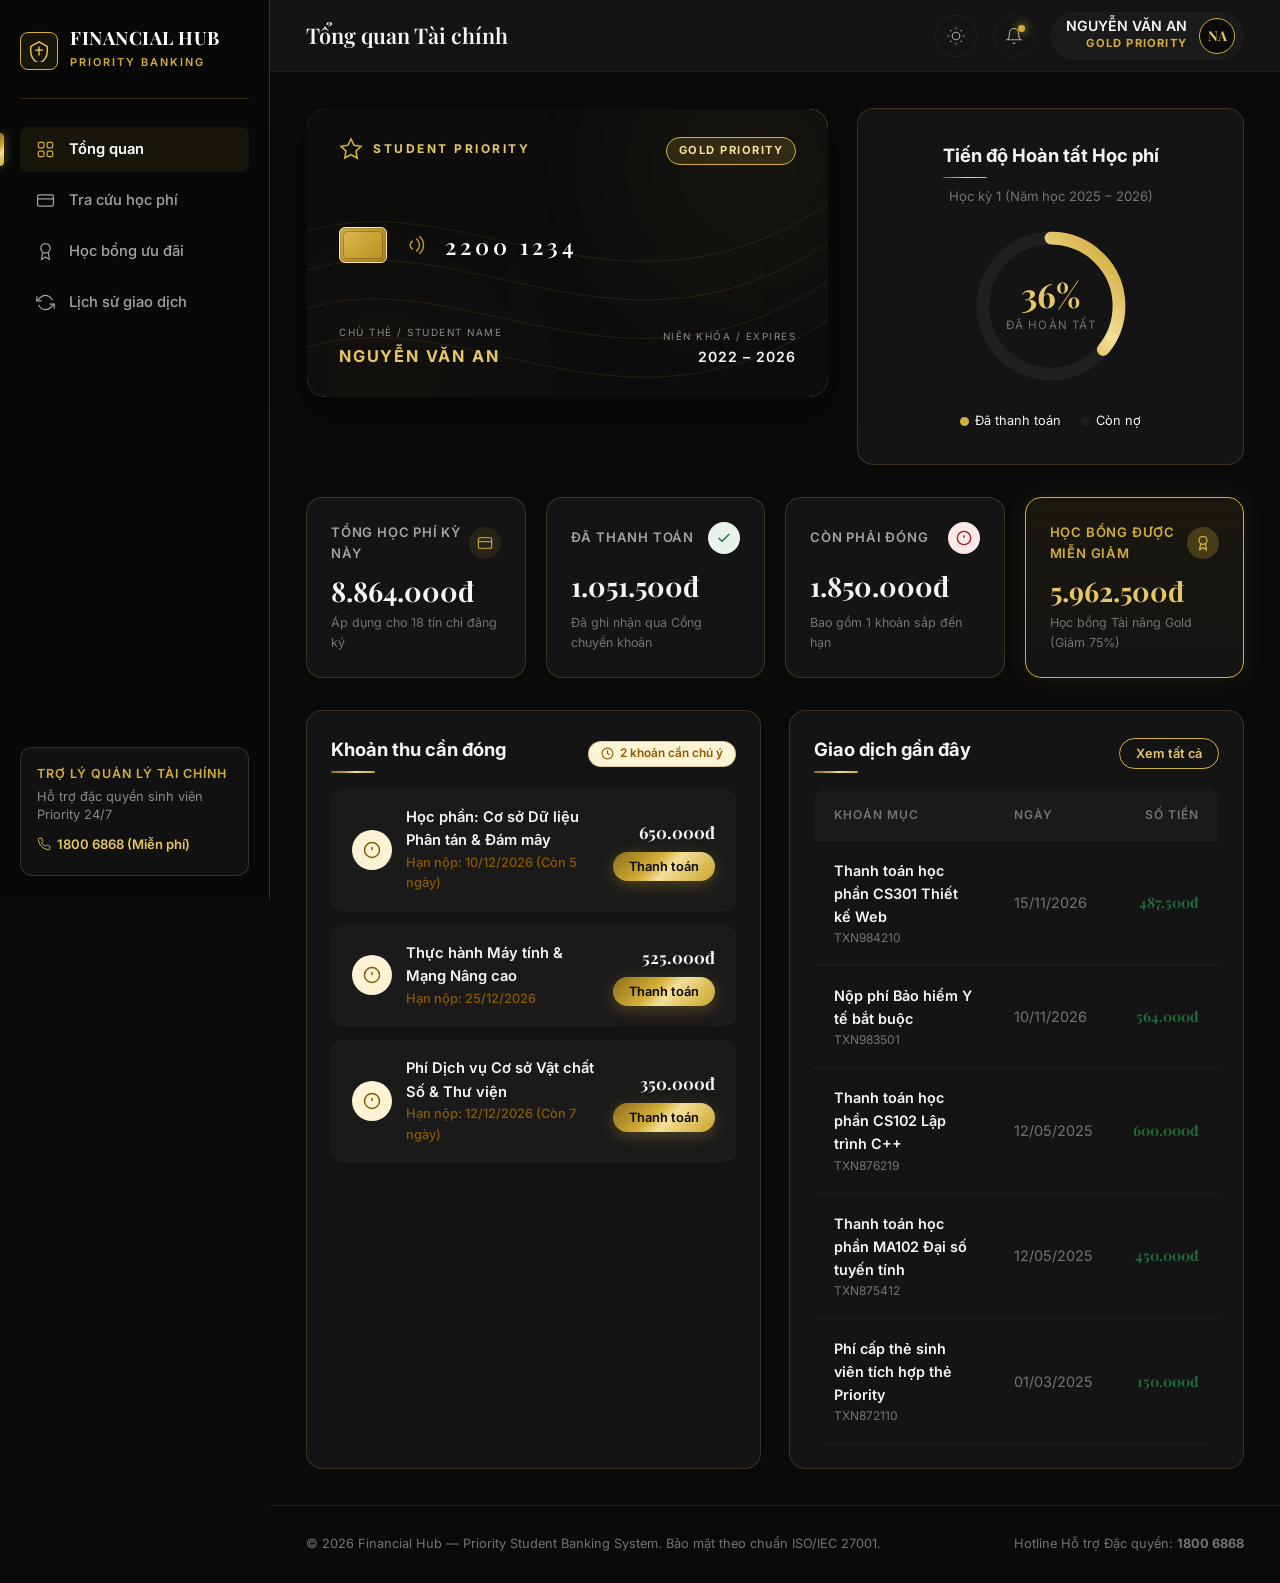
==== commit 58e5bb2e: "feat: thiet ke giao dien Priority Banking va he thong tra cuu hoc phi, hoc bong" ====
--- a/index.html
+++ b/index.html
@@ -1,243 +1,3046 @@
-<!doctype html>
-<html lang="vi">
-  <head>
-    <meta charset="utf-8">
-    <meta name="viewport" content="width=device-width, initial-scale=1">
-    <meta name="theme-color" content="#101513">
-    <title>Financial Hub | Tra Cứu Học Phí & Xét Duyệt Học Bổng Sinh Viên</title>
-    
-    <!-- Google Fonts qua CDN: Manrope & DM Mono -->
-    <link rel="preconnect" href="https://fonts.googleapis.com">
-    <link rel="preconnect" href="https://fonts.gstatic.com" crossorigin>
-    <link href="https://fonts.googleapis.com/css2?family=DM+Mono:wght@400;500;600&family=Manrope:wght@400;500;600;700;800&display=swap" rel="stylesheet">
-    
-    <!-- CSS Tách Biệt Theo Quy Chuẩn Kiến Trúc -->
-    <link rel="stylesheet" href="css/reset.css">
-    <link rel="stylesheet" href="css/variables.css">
-    <link rel="stylesheet" href="css/style.css">
-  </head>
-  <body>
-    <div class="hub-container">
-      <!-- ═══ HEADER BẬC CAO ═══ -->
-      <header class="hub-header">
-        <div class="hub-header__top">
-          <div class="hub-header__brand">
-            <div class="hub-header__logo-icon">💰</div>
-            <div>
-              <h1 class="hub-header__title">Student Financial Hub</h1>
-              <span class="hub-header__badge">Phân Hệ: Tra Cứu Học Phí & Học Bổng</span>
+<!DOCTYPE html>
+<html lang="vi" data-theme="dark">
+<head>
+  <meta charset="UTF-8" />
+  <meta name="viewport" content="width=device-width, initial-scale=1.0" />
+  <title>Financial Hub Priority — Tra cứu Học phí &amp; Học bổng</title>
+
+  <!-- Google Fonts: Playfair Display + Inter -->
+  <link rel="preconnect" href="https://fonts.googleapis.com" />
+  <link rel="preconnect" href="https://fonts.gstatic.com" crossorigin />
+  <link
+    href="https://fonts.googleapis.com/css2?family=Inter:wght@300;400;500;600;700&family=Playfair+Display:ital,wght@0,500;0,600;0,700;1,600&display=swap"
+    rel="stylesheet"
+  />
+
+  <style>
+    /* ============================================================
+       1. DESIGN TOKENS (PRIORITY BANKING / PRIVATE BANKING)
+       Chủ đạo: Đen (#0A0A0A) - Vàng Kim Loại - Trắng Ngà (#FAFAF7)
+       Tỷ lệ vàng 60 - 30 - 10
+       ============================================================ */
+    :root {
+      /* Palette đen đặc quyền */
+      --color-black-900: #0A0A0A;
+      --color-black-800: #141414;
+      --color-black-700: #1F1F1F;
+      --color-black-600: #292929;
+
+      /* Palette vàng kim loại (Metallic Gold) */
+      --color-gold-500: #C9A227;
+      --color-gold-400: #D4AF37;
+      --color-gold-300: #E6C766;
+      --color-gold-200: #F3DF9A;
+      --color-gold-subtle: rgba(212, 175, 55, 0.22);
+      --color-gold-glow: rgba(212, 175, 55, 0.15);
+      --gradient-gold: linear-gradient(135deg, #8A6D1D 0%, #D4AF37 40%, #F3DF9A 55%, #C9A227 100%);
+      --gradient-gold-dark: linear-gradient(135deg, #5B450F 0%, #9B7C22 50%, #685012 100%);
+
+      /* Palette sáng (Light mode) */
+      --color-light-bg: #FAFAF7;
+      --color-light-card: #FFFFFF;
+      --color-light-border: #ECE8DC;
+      --color-light-border-subtle: #F3EFE6;
+
+      /* Màu trạng thái nghiệp vụ (Muted Luxury) */
+      --status-paid-text: #1F6B3A;
+      --status-paid-bg: #E7F3EA;
+      --status-paid-border: rgba(31, 107, 58, 0.25);
+
+      --status-debt-text: #9B1C1C;
+      --status-debt-bg: #FBE9E9;
+      --status-debt-border: rgba(155, 28, 28, 0.25);
+
+      --status-due-text: #8A5A00;
+      --status-due-bg: #FFF3D6;
+      --status-due-border: rgba(138, 90, 0, 0.3);
+
+      --status-scholarship-text: #6B5410;
+      --status-scholarship-bg: #FBF3D5;
+      --status-scholarship-border: #D4AF37;
+
+      /* Font tokens */
+      --font-heading: 'Playfair Display', Georgia, 'Times New Roman', serif;
+      --font-body: 'Inter', -apple-system, BlinkMacSystemFont, 'Segoe UI', Roboto, sans-serif;
+
+      /* Layout & Animation */
+      --radius-sm: 8px;
+      --radius-md: 12px;
+      --radius-card: 16px;
+      --radius-pill: 999px;
+      --transition-standard: 200ms cubic-bezier(0.4, 0, 0.2, 1);
+      --sidebar-width: 270px;
+    }
+
+    /* ── Chế độ Giao diện Mặc định: Dark Mode ── */
+    [data-theme="dark"] {
+      --bg-page: var(--color-black-900);
+      --bg-surface: var(--color-black-800);
+      --bg-surface-elevated: #1A1A1A;
+      --bg-input: #121212;
+      --border-main: var(--color-black-700);
+      --border-accent: rgba(212, 175, 55, 0.25);
+      --text-primary: #F5F5F5;
+      --text-secondary: #A3A3A3;
+      --text-muted: #737373;
+      --card-shadow: none;
+      --card-border-styled: 1px solid rgba(212, 175, 55, 0.2);
+      --badge-neutral-bg: #1F1F1F;
+      --badge-neutral-text: #D4AF37;
+    }
+
+    /* ── Chế độ Giao diện: Light Mode ── */
+    [data-theme="light"] {
+      --bg-page: var(--color-light-bg);
+      --bg-surface: var(--color-light-card);
+      --bg-surface-elevated: #FFFFFF;
+      --bg-input: #F5F4EE;
+      --border-main: var(--color-light-border);
+      --border-accent: #E0D6BA;
+      --text-primary: #111111;
+      --text-secondary: #6B6B6B;
+      --text-muted: #8A8A8A;
+      --card-shadow: 0 8px 24px rgba(0, 0, 0, 0.04);
+      --card-border-styled: 1px solid var(--color-light-border);
+      --badge-neutral-bg: #F2EFE8;
+      --badge-neutral-text: #6B5410;
+    }
+
+    /* ============================================================
+       2. RESET & NỀN TẢNG CƠ BẢN
+       ============================================================ */
+    *, *::before, *::after {
+      margin: 0;
+      padding: 0;
+      box-sizing: border-box;
+    }
+
+    html {
+      font-size: 16px;
+      scroll-behavior: smooth;
+      -webkit-font-smoothing: antialiased;
+      -moz-osx-font-smoothing: grayscale;
+    }
+
+    body {
+      font-family: var(--font-body);
+      background-color: var(--bg-page);
+      color: var(--text-primary);
+      line-height: 1.6;
+      min-height: 100vh;
+      overflow-x: hidden;
+      transition: background-color var(--transition-standard), color var(--transition-standard);
+    }
+
+    /* Đường kẻ vàng tinh tế dưới tiêu đề */
+    .gold-accent-line {
+      display: inline-block;
+      position: relative;
+      padding-bottom: 8px;
+    }
+    .gold-accent-line::after {
+      content: '';
+      position: absolute;
+      bottom: 0;
+      left: 0;
+      width: 44px;
+      height: 1.5px;
+      background: var(--gradient-gold);
+      border-radius: 2px;
+    }
+
+    /* Hiệu ứng focus ring màu vàng bảo đảm chuẩn WCAG */
+    :focus-visible {
+      outline: 2px solid var(--color-gold-400);
+      outline-offset: 3px;
+    }
+
+    button, input, select {
+      font-family: inherit;
+      color: inherit;
+    }
+
+    /* ============================================================
+       3. BỐ CỤC KHUNG CHÍNH (LAYOUT & SIDEBAR)
+       ============================================================ */
+    .app-layout {
+      display: flex;
+      min-height: 100vh;
+    }
+
+    /* Sidebar máy tính để bàn (Nền đen đặc quyền) */
+    .sidebar {
+      width: var(--sidebar-width);
+      background: #080808;
+      border-right: 1px solid var(--border-accent);
+      position: fixed;
+      top: 0;
+      left: 0;
+      bottom: 0;
+      z-index: 100;
+      display: flex;
+      flex-direction: column;
+      padding: 28px 20px 24px 20px;
+      transition: transform var(--transition-standard);
+    }
+
+    .brand-container {
+      display: flex;
+      align-items: center;
+      gap: 12px;
+      padding-bottom: 24px;
+      border-bottom: 1px solid rgba(212, 175, 55, 0.2);
+      margin-bottom: 28px;
+    }
+
+    .brand-crest {
+      width: 38px;
+      height: 38px;
+      border: 1.5px solid var(--color-gold-400);
+      border-radius: 8px;
+      display: flex;
+      align-items: center;
+      justify-content: center;
+      background: rgba(212, 175, 55, 0.08);
+      color: var(--color-gold-300);
+      flex-shrink: 0;
+    }
+
+    .brand-title-group h1 {
+      font-family: var(--font-heading);
+      font-size: 1.15rem;
+      letter-spacing: 0.5px;
+      color: #FFFFFF;
+      font-weight: 700;
+      line-height: 1.1;
+    }
+    .brand-title-group span {
+      font-size: 0.68rem;
+      text-transform: uppercase;
+      letter-spacing: 2px;
+      color: var(--color-gold-400);
+      font-weight: 600;
+    }
+
+    .sidebar-nav {
+      list-style: none;
+      display: flex;
+      flex-direction: column;
+      gap: 6px;
+      flex: 1;
+    }
+
+    .nav-link {
+      display: flex;
+      align-items: center;
+      gap: 14px;
+      padding: 13px 16px;
+      border-radius: var(--radius-sm);
+      color: #A3A3A3;
+      text-decoration: none;
+      font-size: 0.92rem;
+      font-weight: 500;
+      position: relative;
+      transition: all var(--transition-standard);
+      background: transparent;
+      border: none;
+      width: 100%;
+      text-align: left;
+      cursor: pointer;
+    }
+
+    .nav-link svg {
+      stroke: currentColor;
+      transition: stroke var(--transition-standard);
+      flex-shrink: 0;
+    }
+
+    .nav-link:hover {
+      color: #FFFFFF;
+      background: rgba(255, 255, 255, 0.04);
+    }
+
+    /* Mục đang chọn có vạch vàng tinh tế bên trái */
+    .nav-link.active {
+      color: #FFFFFF;
+      background: rgba(212, 175, 55, 0.08);
+      font-weight: 600;
+    }
+    .nav-link.active::before {
+      content: '';
+      position: absolute;
+      left: -20px;
+      top: 6px;
+      bottom: 6px;
+      width: 3.5px;
+      background: var(--gradient-gold);
+      border-radius: 0 4px 4px 0;
+      box-shadow: 0 0 10px rgba(212, 175, 55, 0.6);
+    }
+    .nav-link.active svg {
+      stroke: var(--color-gold-400);
+    }
+
+    .sidebar-support {
+      padding: 16px;
+      border-radius: var(--radius-md);
+      background: #111111;
+      border: 1px solid rgba(212, 175, 55, 0.2);
+    }
+    .sidebar-support h4 {
+      font-size: 0.78rem;
+      text-transform: uppercase;
+      letter-spacing: 1px;
+      color: var(--color-gold-400);
+      margin-bottom: 4px;
+      font-weight: 600;
+    }
+    .sidebar-support p {
+      font-size: 0.8rem;
+      color: #8A8A8A;
+      line-height: 1.4;
+    }
+    .sidebar-support .concierge-hotline {
+      display: inline-flex;
+      align-items: center;
+      gap: 6px;
+      margin-top: 10px;
+      font-size: 0.82rem;
+      color: var(--color-gold-300);
+      font-weight: 600;
+      text-decoration: none;
+    }
+
+    /* Vùng nội dung chính */
+    .main-wrapper {
+      margin-left: var(--sidebar-width);
+      flex: 1;
+      min-width: 0;
+      display: flex;
+      flex-direction: column;
+    }
+
+    /* ============================================================
+       4. TOPBAR / HEADER ƯU TIÊN
+       ============================================================ */
+    .topbar {
+      position: sticky;
+      top: 0;
+      z-index: 90;
+      background: var(--bg-surface);
+      border-bottom: 1px solid var(--border-main);
+      height: 72px;
+      padding: 0 36px;
+      display: flex;
+      align-items: center;
+      justify-content: space-between;
+      backdrop-filter: blur(12px);
+    }
+
+    .topbar-left {
+      display: flex;
+      align-items: center;
+      gap: 16px;
+    }
+
+    .view-title {
+      font-family: var(--font-heading);
+      font-size: 1.35rem;
+      font-weight: 600;
+      color: var(--text-primary);
+    }
+
+    .topbar-right {
+      display: flex;
+      align-items: center;
+      gap: 16px;
+    }
+
+    /* Nút Icon tiện ích (Theme, Bell) */
+    .icon-btn {
+      width: 42px;
+      height: 42px;
+      border-radius: 50%;
+      background: transparent;
+      border: 1px solid var(--border-main);
+      color: var(--text-secondary);
+      display: inline-flex;
+      align-items: center;
+      justify-content: center;
+      cursor: pointer;
+      position: relative;
+      transition: all var(--transition-standard);
+    }
+    .icon-btn:hover {
+      border-color: var(--color-gold-400);
+      color: var(--color-gold-300);
+      transform: translateY(-2px);
+    }
+    .icon-btn .badge-dot {
+      position: absolute;
+      top: 9px;
+      right: 9px;
+      width: 7.5px;
+      height: 7.5px;
+      background: var(--color-gold-400);
+      border-radius: 50%;
+      box-shadow: 0 0 8px var(--color-gold-400);
+    }
+
+    /* Thông tin Sinh viên trên Header */
+    .user-profile {
+      display: flex;
+      align-items: center;
+      gap: 12px;
+      padding: 5px 8px 5px 14px;
+      border-radius: var(--radius-pill);
+      border: 1px solid var(--border-main);
+      background: var(--bg-surface-elevated);
+    }
+    .user-info {
+      text-align: right;
+    }
+    .user-name {
+      font-size: 0.88rem;
+      font-weight: 600;
+      color: var(--text-primary);
+      line-height: 1.2;
+    }
+    .user-tier {
+      font-size: 0.7rem;
+      text-transform: uppercase;
+      letter-spacing: 1.2px;
+      color: var(--color-gold-400);
+      font-weight: 700;
+    }
+    .user-avatar {
+      width: 36px;
+      height: 36px;
+      border-radius: 50%;
+      border: 1.5px solid var(--color-gold-400);
+      background: #0A0A0A;
+      color: var(--color-gold-300);
+      display: flex;
+      align-items: center;
+      justify-content: center;
+      font-family: var(--font-heading);
+      font-weight: 700;
+      font-size: 0.85rem;
+    }
+
+    /* ============================================================
+       5. CONTENT CONTAINER & THẺ COMPONENT
+       ============================================================ */
+    .content-area {
+      padding: 36px;
+      flex: 1;
+      max-width: 1400px;
+      margin: 0 auto;
+      width: 100%;
+    }
+
+    .view-section {
+      display: none;
+    }
+    .view-section.active-view {
+      display: block;
+      animation: fadeIn 250ms ease-in-out;
+    }
+
+    @keyframes fadeIn {
+      from { opacity: 0; transform: translateY(6px); }
+      to { opacity: 1; transform: translateY(0); }
+    }
+
+    /* Thẻ cơ bản */
+    .card {
+      background: var(--bg-surface);
+      border: var(--card-border-styled);
+      border-radius: var(--radius-card);
+      box-shadow: var(--card-shadow);
+      padding: 24px;
+      position: relative;
+      transition: transform var(--transition-standard), border-color var(--transition-standard);
+    }
+    .card:hover {
+      transform: translateY(-2px);
+      border-color: var(--color-gold-400);
+    }
+
+    /* Thẻ viền vàng kim hoàn nổi bật nhất (Featured) */
+    .card-featured-gold {
+      border: 1.5px solid var(--color-gold-400) !important;
+      background: linear-gradient(180deg, rgba(212, 175, 55, 0.08) 0%, var(--bg-surface) 100%);
+      box-shadow: 0 0 25px rgba(212, 175, 55, 0.1);
+    }
+
+    /* ============================================================
+       6. THẺ STUDENT PRIORITY CARD (THẺ ĐEN VIỀN VÀNG ĐẶC QUYỀN)
+       ============================================================ */
+    .priority-card-wrapper {
+      margin-bottom: 32px;
+    }
+
+    .student-priority-card {
+      width: 100%;
+      max-width: 540px;
+      height: 290px;
+      border-radius: 20px;
+      background: #0D0D0D;
+      position: relative;
+      overflow: hidden;
+      border: 1.5px solid transparent;
+      background-clip: padding-box;
+      padding: 28px 32px;
+      display: flex;
+      flex-direction: column;
+      justify-content: space-between;
+      box-shadow: 0 16px 36px rgba(0, 0, 0, 0.35);
+      transition: transform 300ms ease, box-shadow 300ms ease;
+    }
+    .student-priority-card:hover {
+      transform: translateY(-4px) rotateX(2deg);
+      box-shadow: 0 20px 48px rgba(212, 175, 55, 0.18);
+    }
+
+    /* Viền kim loại gradient vàng độc quyền */
+    .student-priority-card::before {
+      content: '';
+      position: absolute;
+      inset: -1.5px;
+      border-radius: 21px;
+      background: var(--gradient-gold);
+      z-index: -1;
+    }
+
+    /* Họa tiết hoa văn bảo an Guilloche chìm */
+    .card-guilloche-pattern {
+      position: absolute;
+      top: 0;
+      right: 0;
+      bottom: 0;
+      left: 0;
+      pointer-events: none;
+      opacity: 0.12;
+      background-image: 
+        radial-gradient(circle at 85% 20%, rgba(212, 175, 55, 0.4) 0%, transparent 45%),
+        radial-gradient(circle at 15% 90%, rgba(212, 175, 55, 0.25) 0%, transparent 40%);
+    }
+    .card-guilloche-lines {
+      position: absolute;
+      inset: 0;
+      width: 100%;
+      height: 100%;
+      stroke: var(--color-gold-400);
+      stroke-width: 0.7;
+      opacity: 0.18;
+      pointer-events: none;
+    }
+
+    .card-header-row {
+      display: flex;
+      justify-content: space-between;
+      align-items: flex-start;
+      position: relative;
+      z-index: 2;
+    }
+
+    .card-bank-mark {
+      display: flex;
+      align-items: center;
+      gap: 10px;
+    }
+    .card-bank-mark span {
+      font-size: 0.75rem;
+      letter-spacing: 2.5px;
+      color: #E6C766;
+      text-transform: uppercase;
+      font-weight: 700;
+    }
+
+    .card-tier-label {
+      display: inline-flex;
+      align-items: center;
+      gap: 6px;
+      padding: 4px 12px;
+      border-radius: var(--radius-pill);
+      background: rgba(212, 175, 55, 0.15);
+      border: 1px solid var(--color-gold-400);
+      font-size: 0.7rem;
+      letter-spacing: 1.5px;
+      text-transform: uppercase;
+      color: #F3DF9A;
+      font-weight: 700;
+    }
+
+    .card-middle-row {
+      position: relative;
+      z-index: 2;
+      display: flex;
+      align-items: center;
+      gap: 18px;
+      margin: 10px 0;
+    }
+
+    /* Chip kim loại vàng EMV */
+    .card-emv-chip {
+      width: 48px;
+      height: 36px;
+      border-radius: 6px;
+      background: linear-gradient(135deg, #DEBA57 0%, #B88E18 100%);
+      border: 1px solid #FFE694;
+      position: relative;
+      overflow: hidden;
+      box-shadow: inset 0 0 4px rgba(0,0,0,0.4);
+    }
+    .card-emv-chip::after {
+      content: '';
+      position: absolute;
+      inset: 3px;
+      border: 1px solid rgba(0, 0, 0, 0.25);
+      border-radius: 4px;
+    }
+
+    .contactless-icon {
+      width: 22px;
+      height: 22px;
+      color: var(--color-gold-400);
+      opacity: 0.85;
+    }
+
+    .card-number-display {
+      font-family: var(--font-heading);
+      font-size: 1.4rem;
+      letter-spacing: 4px;
+      color: #FFFFFF;
+      font-weight: 600;
+      text-shadow: 0 2px 4px rgba(0,0,0,0.6);
+      margin-top: 4px;
+    }
+
+    .card-footer-row {
+      display: flex;
+      justify-content: space-between;
+      align-items: flex-end;
+      position: relative;
+      z-index: 2;
+    }
+
+    .card-holder-group .meta-label {
+      font-size: 0.62rem;
+      text-transform: uppercase;
+      letter-spacing: 1.5px;
+      color: #8A8A8A;
+      margin-bottom: 2px;
+    }
+    .card-holder-group .holder-name {
+      font-family: var(--font-body);
+      font-size: 1.02rem;
+      letter-spacing: 1.8px;
+      color: #E6C766;
+      font-weight: 700;
+      text-transform: uppercase;
+    }
+
+    .card-expiry-group {
+      text-align: right;
+    }
+    .card-expiry-group .meta-label {
+      font-size: 0.62rem;
+      text-transform: uppercase;
+      letter-spacing: 1.5px;
+      color: #8A8A8A;
+      margin-bottom: 2px;
+    }
+    .card-expiry-group .meta-val {
+      font-family: var(--font-body);
+      font-size: 0.88rem;
+      color: #F5F5F5;
+      font-weight: 600;
+      letter-spacing: 1px;
+    }
+
+    /* ============================================================
+       7. METRIC CARDS & BỐ CỤC CHỈ SỐ DASHBOARD
+       ============================================================ */
+    .dashboard-top-grid {
+      display: grid;
+      grid-template-columns: 1.15fr 0.85fr;
+      gap: 28px;
+      margin-bottom: 32px;
+    }
+
+    .metrics-grid-4 {
+      display: grid;
+      grid-template-columns: repeat(4, 1fr);
+      gap: 20px;
+      margin-bottom: 32px;
+    }
+
+    .metric-card {
+      display: flex;
+      flex-direction: column;
+      justify-content: space-between;
+    }
+    .metric-header {
+      display: flex;
+      justify-content: space-between;
+      align-items: center;
+      margin-bottom: 12px;
+    }
+    .metric-title {
+      font-size: 0.82rem;
+      text-transform: uppercase;
+      letter-spacing: 0.8px;
+      color: var(--text-secondary);
+      font-weight: 600;
+    }
+    .metric-icon-wrap {
+      width: 32px;
+      height: 32px;
+      border-radius: 50%;
+      background: rgba(212, 175, 55, 0.1);
+      display: flex;
+      align-items: center;
+      justify-content: center;
+      color: var(--color-gold-400);
+      flex-shrink: 0;
+    }
+    .metric-value {
+      font-family: var(--font-heading);
+      font-size: 1.7rem;
+      font-weight: 700;
+      color: var(--text-primary);
+      line-height: 1.15;
+      font-variant-numeric: tabular-nums;
+      margin-bottom: 6px;
+    }
+    .metric-subtext {
+      font-size: 0.78rem;
+      color: var(--text-muted);
+    }
+
+    /* Donut Progress Chart Card */
+    .donut-chart-card {
+      display: flex;
+      flex-direction: column;
+      align-items: center;
+      justify-content: center;
+      text-align: center;
+      padding: 32px 24px;
+    }
+    .donut-svg-wrapper {
+      position: relative;
+      width: 170px;
+      height: 170px;
+      margin: 14px 0 20px 0;
+    }
+    .donut-inner-content {
+      position: absolute;
+      inset: 0;
+      display: flex;
+      flex-direction: column;
+      align-items: center;
+      justify-content: center;
+    }
+    .donut-pct-text {
+      font-family: var(--font-heading);
+      font-size: 2.1rem;
+      font-weight: 700;
+      color: var(--color-gold-300);
+      line-height: 1;
+    }
+    .donut-pct-sub {
+      font-size: 0.72rem;
+      text-transform: uppercase;
+      letter-spacing: 1.2px;
+      color: var(--text-muted);
+      margin-top: 4px;
+    }
+
+    /* Dashboard Bottom Split (Nhắc việc & Giao dịch mới) */
+    .dashboard-split-grid {
+      display: grid;
+      grid-template-columns: 1fr 1fr;
+      gap: 28px;
+    }
+
+    /* Khối Nhắc việc */
+    .reminder-list {
+      list-style: none;
+      display: flex;
+      flex-direction: column;
+      gap: 14px;
+      margin-top: 16px;
+    }
+    .reminder-item {
+      display: flex;
+      align-items: center;
+      justify-content: space-between;
+      padding: 16px 20px;
+      border-radius: var(--radius-md);
+      background: var(--bg-surface-elevated);
+      border: 1px solid var(--border-main);
+      gap: 16px;
+    }
+    .reminder-left {
+      display: flex;
+      align-items: center;
+      gap: 14px;
+    }
+    .reminder-icon {
+      width: 40px;
+      height: 40px;
+      border-radius: 50%;
+      background: var(--status-due-bg);
+      color: var(--status-due-text);
+      display: flex;
+      align-items: center;
+      justify-content: center;
+      flex-shrink: 0;
+    }
+    .reminder-details h4 {
+      font-size: 0.92rem;
+      font-weight: 600;
+      color: var(--text-primary);
+    }
+    .reminder-details p {
+      font-size: 0.8rem;
+      color: var(--status-due-text);
+      font-weight: 500;
+    }
+    .reminder-amount {
+      font-family: var(--font-heading);
+      font-size: 1.05rem;
+      font-weight: 700;
+      color: var(--text-primary);
+      text-align: right;
+    }
+
+    /* ============================================================
+       8. BUTTONS & PILLS (CHUẨN PRIORITY SANG TRỌNG)
+       ============================================================ */
+    .btn {
+      display: inline-flex;
+      align-items: center;
+      justify-content: center;
+      gap: 8px;
+      font-weight: 600;
+      border-radius: var(--radius-pill);
+      padding: 10px 22px;
+      font-size: 0.88rem;
+      cursor: pointer;
+      text-decoration: none;
+      border: 1px solid transparent;
+      transition: all var(--transition-standard);
+      white-space: nowrap;
+    }
+    .btn:active {
+      transform: scale(0.97);
+    }
+
+    /* Nút chính: Vàng ánh kim, chữ đen đậm */
+    .btn-primary {
+      background: var(--gradient-gold);
+      color: #0A0A0A;
+      border: none;
+      box-shadow: 0 4px 16px rgba(212, 175, 55, 0.28);
+    }
+    .btn-primary:hover {
+      box-shadow: 0 6px 22px rgba(212, 175, 55, 0.45);
+      transform: translateY(-2px);
+      filter: brightness(1.06);
+    }
+
+    /* Nút phụ: Nền trong suốt, viền vàng */
+    .btn-secondary {
+      background: transparent;
+      border: 1.5px solid var(--color-gold-400);
+      color: var(--color-gold-300);
+    }
+    [data-theme="light"] .btn-secondary {
+      color: #4A3A0B;
+      border-color: #B59322;
+    }
+    .btn-secondary:hover {
+      background: rgba(212, 175, 55, 0.08);
+      transform: translateY(-2px);
+    }
+
+    .btn-sm {
+      padding: 7px 16px;
+      font-size: 0.8rem;
+    }
+
+    /* ============================================================
+       9. STATUS BADGES (MUTED LUXURY VỚI LINE ICON)
+       ============================================================ */
+    .badge-status {
+      display: inline-flex;
+      align-items: center;
+      gap: 6px;
+      padding: 4px 12px;
+      border-radius: var(--radius-pill);
+      font-size: 0.74rem;
+      font-weight: 600;
+      white-space: nowrap;
+      line-height: 1.3;
+    }
+    .badge-status svg {
+      width: 13px;
+      height: 13px;
+      stroke-width: 2px;
+      flex-shrink: 0;
+    }
+
+    .badge-paid {
+      background: var(--status-paid-bg);
+      color: var(--status-paid-text);
+      border: 1px solid var(--status-paid-border);
+    }
+    .badge-debt {
+      background: var(--status-debt-bg);
+      color: var(--status-debt-text);
+      border: 1px solid var(--status-debt-border);
+    }
+    .badge-due {
+      background: var(--status-due-bg);
+      color: var(--status-due-text);
+      border: 1px solid var(--status-due-border);
+    }
+    .badge-scholarship {
+      background: var(--status-scholarship-bg);
+      color: var(--status-scholarship-text);
+      border: 1.5px solid var(--status-scholarship-border);
+      box-shadow: 0 0 10px rgba(212, 175, 55, 0.2);
+    }
+
+    /* ============================================================
+       10. TABLES (BẢNG KHOẢN THU & LỊCH SỬ GIAO DỊCH)
+       ============================================================ */
+    .table-container {
+      width: 100%;
+      overflow-x: auto;
+      border-radius: var(--radius-md);
+      border: 1px solid var(--border-main);
+      background: var(--bg-surface);
+    }
+
+    .luxury-table {
+      width: 100%;
+      border-collapse: collapse;
+      text-align: left;
+    }
+
+    .luxury-table th {
+      padding: 16px 20px;
+      font-size: 0.75rem;
+      text-transform: uppercase;
+      letter-spacing: 1px;
+      color: var(--text-muted);
+      font-weight: 600;
+      border-bottom: 1px solid var(--border-main);
+      background: var(--bg-surface-elevated);
+    }
+
+    .luxury-table td {
+      padding: 18px 20px;
+      font-size: 0.9rem;
+      border-bottom: 1px solid var(--border-main);
+      color: var(--text-secondary);
+      vertical-align: middle;
+    }
+
+    .luxury-table tbody tr {
+      transition: background var(--transition-standard);
+    }
+    .luxury-table tbody tr:hover {
+      background: rgba(212, 175, 55, 0.035);
+    }
+
+    .luxury-table td.text-right, .luxury-table th.text-right {
+      text-align: right;
+    }
+
+    .amount-cell {
+      font-family: var(--font-heading);
+      font-size: 1.05rem;
+      font-weight: 700;
+      color: var(--text-primary);
+      font-variant-numeric: tabular-nums;
+    }
+
+    .table-summary-row {
+      background: var(--bg-surface-elevated);
+      font-weight: 700;
+    }
+    .table-summary-row td {
+      color: var(--text-primary);
+      border-top: 2px solid var(--color-gold-400);
+    }
+
+    /* ============================================================
+       11. FORM CONTROLS & BỘ LỌC (TRA CỨU HỌC PHÍ)
+       ============================================================ */
+    .filter-bar {
+      display: flex;
+      flex-wrap: wrap;
+      gap: 16px;
+      align-items: center;
+      justify-content: space-between;
+      margin-bottom: 24px;
+    }
+
+    .search-input-group {
+      position: relative;
+      flex: 1;
+      min-width: 260px;
+      max-width: 420px;
+    }
+    .search-input-group svg {
+      position: absolute;
+      left: 16px;
+      top: 50%;
+      transform: translateY(-50%);
+      color: var(--text-muted);
+    }
+    .search-input {
+      width: 100%;
+      padding: 11px 16px 11px 44px;
+      border-radius: var(--radius-pill);
+      background: var(--bg-input);
+      border: 1px solid var(--border-main);
+      color: var(--text-primary);
+      font-size: 0.9rem;
+      transition: all var(--transition-standard);
+    }
+    .search-input:focus {
+      border-color: var(--color-gold-400);
+      box-shadow: 0 0 0 3px rgba(212, 175, 55, 0.15);
+    }
+
+    .filter-actions {
+      display: flex;
+      align-items: center;
+      gap: 12px;
+      flex-wrap: wrap;
+    }
+
+    .select-dropdown {
+      padding: 10px 18px;
+      border-radius: var(--radius-pill);
+      background: var(--bg-input);
+      border: 1px solid var(--border-main);
+      color: var(--text-primary);
+      font-size: 0.88rem;
+      font-weight: 500;
+      cursor: pointer;
+      outline: none;
+    }
+    .select-dropdown:focus {
+      border-color: var(--color-gold-400);
+    }
+
+    .status-filter-pills {
+      display: flex;
+      gap: 8px;
+      background: var(--bg-input);
+      padding: 4px;
+      border-radius: var(--radius-pill);
+      border: 1px solid var(--border-main);
+    }
+    .status-pill-btn {
+      padding: 6px 16px;
+      border-radius: var(--radius-pill);
+      font-size: 0.78rem;
+      font-weight: 600;
+      border: none;
+      background: transparent;
+      color: var(--text-secondary);
+      cursor: pointer;
+      transition: all var(--transition-standard);
+    }
+    .status-pill-btn.active {
+      background: var(--color-gold-400);
+      color: #0A0A0A;
+      box-shadow: 0 2px 8px rgba(212, 175, 55, 0.3);
+    }
+
+    /* Skeleton Loading State */
+    .skeleton-box {
+      background: linear-gradient(90deg, var(--bg-surface-elevated) 25%, rgba(212, 175, 55, 0.08) 50%, var(--bg-surface-elevated) 75%);
+      background-size: 200% 100%;
+      animation: skeletonLoading 1.5s infinite;
+      border-radius: 6px;
+      height: 20px;
+    }
+    @keyframes skeletonLoading {
+      0% { background-position: 200% 0; }
+      100% { background-position: -200% 0; }
+    }
+
+    /* Empty state */
+    .empty-state {
+      text-align: center;
+      padding: 60px 20px;
+      color: var(--text-muted);
+    }
+    .empty-state svg {
+      width: 56px;
+      height: 56px;
+      stroke: var(--color-gold-400);
+      opacity: 0.6;
+      margin-bottom: 16px;
+    }
+    .empty-state h3 {
+      font-family: var(--font-heading);
+      color: var(--text-primary);
+      margin-bottom: 6px;
+      font-size: 1.2rem;
+    }
+
+    /* ============================================================
+       12. VIEW HỌC BỔNG (SCHOLARSHIPS SPECIAL IDENTITY)
+       ============================================================ */
+    .scholarship-hero-banner {
+      background: linear-gradient(135deg, rgba(212, 175, 55, 0.14) 0%, rgba(10, 10, 10, 0.6) 100%);
+      border: 1.5px solid var(--color-gold-400);
+      border-radius: var(--radius-card);
+      padding: 32px;
+      margin-bottom: 32px;
+      display: flex;
+      justify-content: space-between;
+      align-items: center;
+      gap: 24px;
+      position: relative;
+      overflow: hidden;
+    }
+    .scholarship-hero-banner::after {
+      content: '';
+      position: absolute;
+      right: -30px;
+      top: -30px;
+      width: 180px;
+      height: 180px;
+      border-radius: 50%;
+      background: radial-gradient(circle, rgba(212, 175, 55, 0.2) 0%, transparent 70%);
+      pointer-events: none;
+    }
+
+    .scholarship-grid-2 {
+      display: grid;
+      grid-template-columns: 1.3fr 0.7fr;
+      gap: 28px;
+    }
+
+    /* Thanh tiến độ điều kiện duy trì học bổng */
+    .kpi-meter-group {
+      display: flex;
+      flex-direction: column;
+      gap: 20px;
+      margin-top: 20px;
+    }
+    .kpi-row {
+      display: flex;
+      flex-direction: column;
+      gap: 6px;
+    }
+    .kpi-labels {
+      display: flex;
+      justify-content: space-between;
+      font-size: 0.85rem;
+      font-weight: 600;
+    }
+    .kpi-track {
+      height: 8px;
+      background: var(--bg-surface-elevated);
+      border-radius: var(--radius-pill);
+      overflow: hidden;
+      border: 1px solid var(--border-main);
+      position: relative;
+    }
+    .kpi-fill {
+      height: 100%;
+      background: var(--gradient-gold);
+      border-radius: var(--radius-pill);
+      transition: width 800ms ease;
+    }
+
+    .scholarship-card-item {
+      padding: 24px;
+      border-radius: var(--radius-md);
+      background: var(--bg-surface-elevated);
+      border: 1px solid var(--border-main);
+      margin-bottom: 16px;
+      transition: all var(--transition-standard);
+    }
+    .scholarship-card-item:hover {
+      border-color: var(--color-gold-400);
+      box-shadow: 0 4px 20px rgba(212, 175, 55, 0.12);
+    }
+    .scholarship-card-header {
+      display: flex;
+      justify-content: space-between;
+      align-items: flex-start;
+      margin-bottom: 12px;
+    }
+
+    /* ============================================================
+       13. MODAL CHI TIẾT KHOẢN THU & THANH TOÁN
+       ============================================================ */
+    .modal-overlay {
+      position: fixed;
+      inset: 0;
+      background: rgba(0, 0, 0, 0.75);
+      backdrop-filter: blur(8px);
+      z-index: 1000;
+      display: flex;
+      align-items: center;
+      justify-content: center;
+      padding: 20px;
+      opacity: 0;
+      visibility: hidden;
+      transition: opacity var(--transition-standard), visibility var(--transition-standard);
+    }
+    .modal-overlay.open {
+      opacity: 1;
+      visibility: visible;
+    }
+
+    .modal-dialog {
+      background: var(--bg-surface);
+      border: 1.5px solid var(--color-gold-400);
+      border-radius: var(--radius-card);
+      width: 100%;
+      max-width: 620px;
+      max-height: 90vh;
+      overflow-y: auto;
+      box-shadow: 0 24px 60px rgba(0, 0, 0, 0.5);
+      transform: scale(0.95);
+      transition: transform var(--transition-standard);
+    }
+    .modal-overlay.open .modal-dialog {
+      transform: scale(1);
+    }
+
+    .modal-header {
+      padding: 24px 28px;
+      border-bottom: 1px solid var(--border-main);
+      display: flex;
+      justify-content: space-between;
+      align-items: center;
+    }
+    .modal-header h3 {
+      font-family: var(--font-heading);
+      font-size: 1.35rem;
+      color: var(--text-primary);
+    }
+
+    .modal-body {
+      padding: 28px;
+    }
+
+    .detail-breakdown {
+      display: flex;
+      flex-direction: column;
+      gap: 14px;
+      margin-bottom: 24px;
+    }
+    .breakdown-row {
+      display: flex;
+      justify-content: space-between;
+      font-size: 0.92rem;
+      color: var(--text-secondary);
+    }
+    .breakdown-row.highlight {
+      font-size: 1.15rem;
+      font-weight: 700;
+      color: var(--text-primary);
+      padding-top: 12px;
+      border-top: 1px dashed var(--border-main);
+    }
+
+    /* Khối thông tin chuyển khoản ưu tiên */
+    .wire-transfer-box {
+      background: var(--bg-surface-elevated);
+      border: 1px solid rgba(212, 175, 55, 0.3);
+      border-radius: var(--radius-md);
+      padding: 20px;
+      margin-top: 18px;
+    }
+    .wire-transfer-box h4 {
+      font-size: 0.8rem;
+      text-transform: uppercase;
+      letter-spacing: 1.2px;
+      color: var(--color-gold-400);
+      margin-bottom: 14px;
+      display: flex;
+      align-items: center;
+      gap: 8px;
+    }
+
+    .copyable-field {
+      display: flex;
+      justify-content: space-between;
+      align-items: center;
+      padding: 10px 14px;
+      background: var(--bg-input);
+      border-radius: var(--radius-sm);
+      margin-bottom: 10px;
+      border: 1px solid var(--border-main);
+    }
+    .copyable-field span.field-label {
+      font-size: 0.78rem;
+      color: var(--text-muted);
+    }
+    .copyable-field span.field-val {
+      font-family: var(--font-body);
+      font-weight: 600;
+      color: var(--text-primary);
+      font-size: 0.92rem;
+    }
+    .btn-copy {
+      background: transparent;
+      border: none;
+      color: var(--color-gold-400);
+      cursor: pointer;
+      padding: 4px;
+      display: flex;
+      align-items: center;
+      border-radius: 4px;
+      transition: transform 150ms;
+    }
+    .btn-copy:hover {
+      transform: scale(1.15);
+    }
+
+    .modal-footer {
+      padding: 20px 28px;
+      border-top: 1px solid var(--border-main);
+      display: flex;
+      justify-content: flex-end;
+      gap: 12px;
+    }
+
+    /* Toast thông báo sao chép / tải biên lai */
+    .toast-notification {
+      position: fixed;
+      bottom: 24px;
+      right: 24px;
+      background: #141414;
+      color: #FFFFFF;
+      border: 1.5px solid var(--color-gold-400);
+      border-radius: var(--radius-pill);
+      padding: 12px 24px;
+      font-size: 0.88rem;
+      font-weight: 600;
+      box-shadow: 0 10px 30px rgba(0, 0, 0, 0.4);
+      z-index: 2000;
+      display: flex;
+      align-items: center;
+      gap: 10px;
+      transform: translateY(100px);
+      opacity: 0;
+      transition: all 250ms ease-out;
+      pointer-events: none;
+    }
+    .toast-notification.show {
+      transform: translateY(0);
+      opacity: 1;
+    }
+
+    /* ============================================================
+       14. MOBILE NAVIGATION (THANH ĐIỀU HƯỚNG CỐ ĐỊNH PHÍA DƯỚI)
+       ============================================================ */
+    .mobile-bottom-nav {
+      display: none;
+      position: fixed;
+      bottom: 0;
+      left: 0;
+      right: 0;
+      height: 64px;
+      background: #0A0A0A;
+      border-top: 1px solid rgba(212, 175, 55, 0.25);
+      z-index: 100;
+      justify-content: space-around;
+      align-items: center;
+      padding: 0 8px;
+    }
+    .mobile-nav-item {
+      display: flex;
+      flex-direction: column;
+      align-items: center;
+      justify-content: center;
+      gap: 4px;
+      color: #8A8A8A;
+      font-size: 0.68rem;
+      font-weight: 500;
+      text-decoration: none;
+      background: transparent;
+      border: none;
+      cursor: pointer;
+      flex: 1;
+      height: 100%;
+    }
+    .mobile-nav-item svg {
+      stroke: currentColor;
+    }
+    .mobile-nav-item.active {
+      color: var(--color-gold-400);
+      font-weight: 700;
+    }
+    .mobile-nav-item.active svg {
+      stroke: var(--color-gold-400);
+    }
+
+    /* ============================================================
+       15. RESPONSIVE DESIGN (360px ĐẾN DESKTOP)
+       ============================================================ */
+    @media (max-width: 1080px) {
+      .dashboard-top-grid, .dashboard-split-grid, .scholarship-grid-2 {
+        grid-template-columns: 1fr;
+      }
+      .metrics-grid-4 {
+        grid-template-columns: repeat(2, 1fr);
+      }
+    }
+
+    @media (max-width: 768px) {
+      .sidebar {
+        display: none;
+      }
+      .main-wrapper {
+        margin-left: 0;
+        margin-bottom: 74px; /* Chừa không gian cho bottom nav */
+      }
+      .mobile-bottom-nav {
+        display: flex;
+      }
+      .topbar {
+        padding: 0 20px;
+      }
+      .content-area {
+        padding: 20px 16px;
+      }
+      .metrics-grid-4 {
+        grid-template-columns: 1fr;
+      }
+      .student-priority-card {
+        height: 250px;
+        padding: 20px;
+      }
+      .card-number-display {
+        font-size: 1.15rem;
+        letter-spacing: 2px;
+      }
+      .filter-bar {
+        flex-direction: column;
+        align-items: stretch;
+      }
+      .filter-actions {
+        flex-direction: column;
+        align-items: stretch;
+      }
+      .status-filter-pills {
+        overflow-x: auto;
+      }
+
+      /* Chuyển bảng máy tính thành thẻ xếp dọc trên mobile */
+      .desktop-table-view {
+        display: none;
+      }
+      .mobile-cards-view {
+        display: flex;
+        flex-direction: column;
+        gap: 14px;
+      }
+      .mobile-fee-card {
+        background: var(--bg-surface);
+        border: var(--card-border-styled);
+        border-radius: var(--radius-card);
+        padding: 18px;
+        display: flex;
+        flex-direction: column;
+        gap: 12px;
+      }
+      .mobile-fee-card-top {
+        display: flex;
+        justify-content: space-between;
+        align-items: flex-start;
+      }
+      .mobile-fee-amount {
+        font-family: var(--font-heading);
+        font-size: 1.25rem;
+        font-weight: 700;
+        color: var(--text-primary);
+      }
+    }
+
+    @media (min-width: 769px) {
+      .mobile-cards-view {
+        display: none;
+      }
+    }
+
+    @media (prefers-reduced-motion: reduce) {
+      *, *::before, *::after {
+        animation-duration: 0.01ms !important;
+        animation-iteration-count: 1 !important;
+        transition-duration: 0.01ms !important;
+      }
+    }
+  </style>
+</head>
+<body>
+
+  <div class="app-layout">
+
+    <!-- ========================================================
+         SIDEBAR (DESKTOP: NỀN ĐEN ĐẶC QUYỀN #080808)
+         ======================================================== -->
+    <aside class="sidebar" aria-label="Điều hướng chính">
+      <div class="brand-container">
+        <div class="brand-crest" aria-hidden="true">
+          <svg width="22" height="22" viewBox="0 0 24 24" fill="none" stroke="currentColor" stroke-width="1.5">
+            <path d="M12 2L3 7v6c0 5.55 3.84 10.74 9 12 5.16-1.26 9-6.45 9-12V7l-9-5z"/>
+            <path d="M12 7v10"/>
+            <path d="M8 11h8"/>
+          </svg>
+        </div>
+        <div class="brand-title-group">
+          <h1>FINANCIAL HUB</h1>
+          <span>Priority Banking</span>
+        </div>
+      </div>
+
+      <nav class="sidebar-nav">
+        <li>
+          <button class="nav-link active" data-view="dashboard" aria-current="page">
+            <svg width="19" height="19" viewBox="0 0 24 24" fill="none" stroke="currentColor" stroke-width="1.5">
+              <rect x="3" y="3" width="7" height="7" rx="1.5"/>
+              <rect x="14" y="3" width="7" height="7" rx="1.5"/>
+              <rect x="14" y="14" width="7" height="7" rx="1.5"/>
+              <rect x="3" y="14" width="7" height="7" rx="1.5"/>
+            </svg>
+            Tổng quan
+          </button>
+        </li>
+        <li>
+          <button class="nav-link" data-view="tuition">
+            <svg width="19" height="19" viewBox="0 0 24 24" fill="none" stroke="currentColor" stroke-width="1.5">
+              <rect x="2" y="5" width="20" height="14" rx="2"/>
+              <line x1="2" y1="10" x2="22" y2="10"/>
+            </svg>
+            Tra cứu học phí
+          </button>
+        </li>
+        <li>
+          <button class="nav-link" data-view="scholarship">
+            <svg width="19" height="19" viewBox="0 0 24 24" fill="none" stroke="currentColor" stroke-width="1.5">
+              <circle cx="12" cy="8" r="6"/>
+              <path d="M15.477 12.89L17 22l-5-3-5 3 1.523-9.11"/>
+            </svg>
+            Học bổng ưu đãi
+          </button>
+        </li>
+        <li>
+          <button class="nav-link" data-view="transactions">
+            <svg width="19" height="19" viewBox="0 0 24 24" fill="none" stroke="currentColor" stroke-width="1.5">
+              <polyline points="1 4 1 10 7 10"/>
+              <polyline points="23 20 23 14 17 14"/>
+              <path d="M20.49 9A9 9 0 0 0 5.64 5.64L1 10m22 4l-4.64 4.36A9 9 0 0 1 3.51 15"/>
+            </svg>
+            Lịch sử giao dịch
+          </button>
+        </li>
+      </nav>
+
+      <div class="sidebar-support">
+        <h4>Trợ lý Quản lý Tài chính</h4>
+        <p>Hỗ trợ đặc quyền sinh viên Priority 24/7</p>
+        <a href="tel:18006868" class="concierge-hotline">
+          <svg width="14" height="14" viewBox="0 0 24 24" fill="none" stroke="currentColor" stroke-width="1.5">
+            <path d="M22 16.92v3a2 2 0 0 1-2.18 2 19.79 19.79 0 0 1-8.63-3.07 19.5 19.5 0 0 1-6-6 19.79 19.79 0 0 1-3.07-8.67A2 2 0 0 1 4.11 2h3a2 2 0 0 1 2 1.72 12.84 12.84 0 0 0 .7 2.81 2 2 0 0 1-.45 2.11L8.09 9.91a16 16 0 0 0 6 6l1.27-1.27a2 2 0 0 1 2.11-.45 12.84 12.84 0 0 0 2.81.7A2 2 0 0 1 22 16.92z"/>
+          </svg>
+          1800 6868 (Miễn phí)
+        </a>
+      </div>
+    </aside>
+
+    <!-- ========================================================
+         MAIN CONTENT WRAPPER
+         ======================================================== -->
+    <div class="main-wrapper">
+
+      <!-- TOPBAR / HEADER -->
+      <header class="topbar">
+        <div class="topbar-left">
+          <h2 id="currentViewTitle" class="view-title">Tổng quan Tài chính</h2>
+        </div>
+
+        <div class="topbar-right">
+          <!-- Chuyển đổi Dark / Light Theme -->
+          <button id="themeToggleBtn" class="icon-btn" aria-label="Chuyển chế độ giao diện Sáng / Tối" title="Giao diện Sáng/Tối">
+            <svg id="themeIcon" width="18" height="18" viewBox="0 0 24 24" fill="none" stroke="currentColor" stroke-width="1.5">
+              <circle cx="12" cy="12" r="5"/>
+              <line x1="12" y1="1" x2="12" y2="3"/>
+              <line x1="12" y1="21" x2="12" y2="23"/>
+              <line x1="4.22" y1="4.22" x2="5.64" y2="5.64"/>
+              <line x1="18.36" y1="18.36" x2="19.78" y2="19.78"/>
+              <line x1="1" y1="12" x2="3" y2="12"/>
+              <line x1="21" y1="12" x2="23" y2="12"/>
+              <line x1="4.22" y1="19.78" x2="5.64" y2="18.36"/>
+              <line x1="18.36" y1="5.64" x2="19.78" y2="4.22"/>
+            </svg>
+          </button>
+
+          <!-- Nút Thông báo -->
+          <button id="notifBtn" class="icon-btn" aria-label="Xem thông báo học vụ" title="Thông báo mới">
+            <span class="badge-dot" aria-hidden="true"></span>
+            <svg width="18" height="18" viewBox="0 0 24 24" fill="none" stroke="currentColor" stroke-width="1.5">
+              <path d="M18 8A6 6 0 0 0 6 8c0 7-3 9-3 9h18s-3-2-3-9"/>
+              <path d="M13.73 21a2 2 0 0 1-3.46 0"/>
+            </svg>
+          </button>
+
+          <!-- Hồ sơ Sinh viên -->
+          <div class="user-profile">
+            <div class="user-info">
+              <div id="headerUserName" class="user-name">NGUYỄN VĂN AN</div>
+              <div id="headerUserTier" class="user-tier">GOLD PRIORITY</div>
+            </div>
+            <div id="headerUserAvatar" class="user-avatar" aria-hidden="true">NA</div>
+          </div>
+        </div>
+      </header>
+
+      <!-- CONTENT SECTIONS -->
+      <main class="content-area">
+
+        <!-- ────────────────────────────────────────────────────
+             VIEW 1: TỔNG QUAN (DASHBOARD)
+             ──────────────────────────────────────────────────── -->
+        <section id="view-dashboard" class="view-section active-view">
+          
+          <div class="dashboard-top-grid">
+            <!-- 1. THẺ STUDENT PRIORITY CARD -->
+            <div class="priority-card-wrapper">
+              <article class="student-priority-card" aria-label="Thẻ Hạng Sinh Viên Priority">
+                <div class="card-guilloche-pattern" aria-hidden="true"></div>
+                <!-- Sóng vector bảo an Guilloche -->
+                <svg class="card-guilloche-lines" viewBox="0 0 540 290" fill="none" xmlns="http://www.w3.org/2000/svg" aria-hidden="true">
+                  <path d="M-40 220 C 140 120, 320 340, 560 160" />
+                  <path d="M-40 180 C 140 80, 320 300, 560 120" />
+                  <path d="M-40 140 C 140 40, 320 260, 560 80" />
+                  <path d="M-40 260 C 140 160, 320 380, 560 200" />
+                </svg>
+
+                <div class="card-header-row">
+                  <div class="card-bank-mark">
+                    <svg width="24" height="24" viewBox="0 0 24 24" fill="none" stroke="var(--color-gold-400)" stroke-width="1.6">
+                      <polygon points="12 2 15.09 8.26 22 9.27 17 14.14 18.18 21.02 12 17.77 5.82 21.02 7 14.14 2 9.27 8.91 8.26 12 2"/>
+                    </svg>
+                    <span>STUDENT PRIORITY</span>
+                  </div>
+                  <div class="card-tier-label" id="cardTierBadge">GOLD MEMBER</div>
+                </div>
+
+                <div class="card-middle-row">
+                  <!-- EMV Chip -->
+                  <div class="card-emv-chip" aria-hidden="true"></div>
+                  <!-- Contactless Waves -->
+                  <svg class="contactless-icon" viewBox="0 0 24 24" fill="none" stroke="currentColor" stroke-width="1.6">
+                    <path d="M8.5 16.5a5 5 0 0 1 0-9"/>
+                    <path d="M12 19a8.5 8.5 0 0 0 0-14"/>
+                    <path d="M15.5 21.5a12 12 0 0 0 0-19"/>
+                  </svg>
+                  <!-- Formatted Student ID -->
+                  <div class="card-number-display" id="cardMssv">2200 1234</div>
+                </div>
+
+                <div class="card-footer-row">
+                  <div class="card-holder-group">
+                    <div class="meta-label">CHỦ THẺ / STUDENT NAME</div>
+                    <div class="holder-name" id="cardHolderName">NGUYỄN VĂN AN</div>
+                  </div>
+                  <div class="card-expiry-group">
+                    <div class="meta-label">NIÊN KHÓA / EXPIRES</div>
+                    <div class="meta-val">2022 – 2026</div>
+                  </div>
+                </div>
+              </article>
+            </div>
+
+            <!-- 2. VÒNG TIẾN ĐỘ THANH TOÁN (DONUT CHART SVG) -->
+            <div class="card donut-chart-card">
+              <h3 class="gold-accent-line" style="font-size:1.15rem; margin-bottom: 8px;">Tiến độ Hoàn tất Học phí</h3>
+              <p style="font-size:0.82rem; color:var(--text-muted);">Học kỳ 1 (Năm học 2025 – 2026)</p>
+
+              <div class="donut-svg-wrapper">
+                <svg width="170" height="170" viewBox="0 0 120 120">
+                  <circle cx="60" cy="60" r="48" fill="none" stroke="var(--border-main)" stroke-width="9" />
+                  <circle id="donutCircleProgress" cx="60" cy="60" r="48" fill="none" stroke="url(#goldGradientDef)" stroke-width="9"
+                    stroke-linecap="round" stroke-dasharray="301.59" stroke-dashoffset="120"
+                    transform="rotate(-90 60 60)" style="transition: stroke-dashoffset 1s ease;" />
+                  <defs>
+                    <linearGradient id="goldGradientDef" x1="0%" y1="0%" x2="100%" y2="100%">
+                      <stop offset="0%" stop-color="#8A6D1D"/>
+                      <stop offset="40%" stop-color="#D4AF37"/>
+                      <stop offset="60%" stop-color="#F3DF9A"/>
+                      <stop offset="100%" stop-color="#C9A227"/>
+                    </linearGradient>
+                  </defs>
+                </svg>
+                <div class="donut-inner-content">
+                  <div class="donut-pct-text" id="donutPctText">60%</div>
+                  <div class="donut-pct-sub">ĐÃ HOÀN TẤT</div>
+                </div>
+              </div>
+
+              <div style="display:flex; justify-content:center; gap:20px; font-size:0.8rem;">
+                <div style="display:flex; align-items:center; gap:6px;">
+                  <span style="width:9px; height:9px; border-radius:50%; background:var(--color-gold-400);"></span>
+                  <span>Đã thanh toán</span>
+                </div>
+                <div style="display:flex; align-items:center; gap:6px;">
+                  <span style="width:9px; height:9px; border-radius:50%; background:var(--border-main);"></span>
+                  <span>Còn nợ</span>
+                </div>
+              </div>
             </div>
           </div>
 
-          <div class="hub-header__wallet">
-            <span style="font-size: 1.3rem;">💳</span>
-            <div>
-              <div class="hub-header__wallet-label">Ví Sinh Viên (Giả Lập)</div>
-              <div class="hub-header__wallet-value" id="wallet-header-balance">5.500.000 VNĐ</div>
+          <!-- 3. BỐN THẺ CHỈ SỐ DASHBOARD -->
+          <div class="metrics-grid-4">
+            <div class="card metric-card">
+              <div class="metric-header">
+                <span class="metric-title">Tổng học phí kỳ này</span>
+                <div class="metric-icon-wrap">
+                  <svg width="16" height="16" viewBox="0 0 24 24" fill="none" stroke="currentColor" stroke-width="1.6">
+                    <rect x="2" y="4" width="20" height="16" rx="2"/>
+                    <line x1="2" y1="10" x2="22" y2="10"/>
+                  </svg>
+                </div>
+              </div>
+              <div class="metric-value" id="metricTotalTuition">19.500.000đ</div>
+              <div class="metric-subtext">Áp dụng cho 18 tín chỉ đăng ký</div>
+            </div>
+
+            <div class="card metric-card">
+              <div class="metric-header">
+                <span class="metric-title">Đã thanh toán</span>
+                <div class="metric-icon-wrap" style="color:var(--status-paid-text); background:var(--status-paid-bg);">
+                  <svg width="16" height="16" viewBox="0 0 24 24" fill="none" stroke="currentColor" stroke-width="2">
+                    <polyline points="20 6 9 17 4 12"/>
+                  </svg>
+                </div>
+              </div>
+              <div class="metric-value" id="metricPaid">11.700.000đ</div>
+              <div class="metric-subtext">Đã ghi nhận qua Cổng chuyển khoản</div>
+            </div>
+
+            <div class="card metric-card">
+              <div class="metric-header">
+                <span class="metric-title">Còn phải đóng</span>
+                <div class="metric-icon-wrap" style="color:var(--status-debt-text); background:var(--status-debt-bg);">
+                  <svg width="16" height="16" viewBox="0 0 24 24" fill="none" stroke="currentColor" stroke-width="2">
+                    <circle cx="12" cy="12" r="10"/>
+                    <line x1="12" y1="8" x2="12" y2="12"/>
+                    <line x1="12" y1="16" x2="12.01" y2="16"/>
+                  </svg>
+                </div>
+              </div>
+              <div class="metric-value" id="metricRemaining">7.800.000đ</div>
+              <div class="metric-subtext">Bao gồm 1 khoản sắp đến hạn</div>
+            </div>
+
+            <!-- Thẻ Học bổng miễn giảm nổi bật nhất viền vàng -->
+            <div class="card metric-card card-featured-gold">
+              <div class="metric-header">
+                <span class="metric-title" style="color:var(--color-gold-400);">Học bổng được miễn giảm</span>
+                <div class="metric-icon-wrap" style="background:rgba(212, 175, 55, 0.25);">
+                  <svg width="16" height="16" viewBox="0 0 24 24" fill="none" stroke="var(--color-gold-400)" stroke-width="2">
+                    <circle cx="12" cy="8" r="6"/>
+                    <path d="M15.477 12.89L17 22l-5-3-5 3 1.523-9.11"/>
+                  </svg>
+                </div>
+              </div>
+              <div class="metric-value" style="color:var(--color-gold-300);" id="metricScholarship">14.625.000đ</div>
+              <div class="metric-subtext">Học bổng Tài năng Gold (Giảm 75%)</div>
             </div>
           </div>
-        </div>
-
-        <!-- Hero Section -->
-        <div class="hub-hero">
-          <p class="hub-hero__eyebrow">ĐỒ ÁN CUỐI KỲ MÔN THIẾT KẾ WEB · NHÓM 4 THÀNH VIÊN</p>
-          <h2 class="hub-hero__heading">Tra Cứu Học Phí <span>&</span> Xét Duyệt Học Bổng.</h2>
-          <p class="hub-hero__description">Hệ thống quản lý tài chính sinh viên thông minh — Kê khai học phần bằng HTML5 Input Types, hiển thị trực quan các mức học bổng bằng CSS3 Cards, tính toán công nợ và thanh toán ví điện tử thời gian thực.</p>
-        </div>
-      </header>
-
-      <!-- ═══ MAIN LAYOUT ═══ -->
-      <main class="hub-main-grid">
-        <!-- Cột Trái: Bảng kê khai, Thẻ học bổng & Danh sách môn học -->
-        <div class="hub-left-column">
-          <!-- 1. BẢNG KÊ KHAI THÔNG TIN & HỌC LỰC (HTML5 INPUT TYPES: DATE, NUMBER) -->
-          <section class="hub-panel" aria-labelledby="declaration-heading">
-            <div class="hub-panel__header">
-              <h3 class="hub-panel__title" id="declaration-heading">
-                <span>📋</span> Bảng Kê Khai Thông Tin & Học Lực
-              </h3>
-              <span class="hub-panel__tag">HTML5 INPUT TYPES</span>
+
+          <!-- 4. KHỐI NHẮC VIỆC & GIAO DỊCH GẦN ĐÂY -->
+          <div class="dashboard-split-grid">
+            <!-- Khối Nhắc việc -->
+            <div class="card">
+              <div style="display:flex; justify-content:space-between; align-items:center; margin-bottom:12px;">
+                <h3 class="gold-accent-line" style="font-size:1.15rem;">Khoản thu cần đóng</h3>
+                <span class="badge-status badge-due">
+                  <svg viewBox="0 0 24 24" fill="none" stroke="currentColor"><circle cx="12" cy="12" r="10"/><polyline points="12 6 12 12 16 14"/></svg>
+                  2 khoản cần chú ý
+                </span>
+              </div>
+              <ul class="reminder-list" id="dashboardRemindersList">
+                <!-- Được render bằng JavaScript -->
+              </ul>
             </div>
 
-            <form class="declaration-form" id="tuition-declaration-form" onsubmit="return false;">
-              <div class="declaration-form__group">
-                <label class="declaration-form__label" for="student-code">Mã số sinh viên (MSSV):</label>
-                <input type="text" id="student-code" class="declaration-form__input" value="125001054" readonly>
+            <!-- Khối Giao dịch gần đây -->
+            <div class="card">
+              <div style="display:flex; justify-content:space-between; align-items:center; margin-bottom:16px;">
+                <h3 class="gold-accent-line" style="font-size:1.15rem;">Giao dịch gần đây</h3>
+                <button class="btn btn-secondary btn-sm" onclick="navigateTo('transactions')">Xem tất cả</button>
               </div>
-
-              <div class="declaration-form__group">
-                <label class="declaration-form__label" for="student-fullname">Họ và tên sinh viên:</label>
-                <input type="text" id="student-fullname" class="declaration-form__input" value="Nguyễn Hữu Thanh Trường" readonly>
+              <div class="table-container" style="border:none;">
+                <table class="luxury-table" style="font-size:0.86rem;">
+                  <thead>
+                    <tr>
+                      <th>Khoản mục</th>
+                      <th>Ngày</th>
+                      <th class="text-right">Số tiền</th>
+                    </tr>
+                  </thead>
+                  <tbody id="dashboardRecentTxBody">
+                    <!-- Được render bằng JS -->
+                  </tbody>
+                </table>
               </div>
-
-              <div class="declaration-form__group">
-                <label class="declaration-form__label" for="declaration-date">Ngày kê khai học phí (Date):</label>
-                <!-- Thẻ input date chuẩn HTML5 -->
-                <input type="date" id="declaration-date" class="declaration-form__input" value="2026-11-17">
+            </div>
+          </div>
+
+        </section>
+
+
+        <!-- ────────────────────────────────────────────────────
+             VIEW 2: TRA CỨU HỌC PHÍ (TUITION)
+             ──────────────────────────────────────────────────── -->
+        <section id="view-tuition" class="view-section">
+          
+          <div class="card" style="margin-bottom: 24px;">
+            <div class="filter-bar">
+              <!-- Ô tìm kiếm MSSV / Tên -->
+              <div class="search-input-group">
+                <svg width="18" height="18" viewBox="0 0 24 24" fill="none" stroke="currentColor" stroke-width="1.6">
+                  <circle cx="11" cy="11" r="8"/>
+                  <line x1="21" y1="21" x2="16.65" y2="16.65"/>
+                </svg>
+                <input
+                  type="text"
+                  id="tuitionSearchInput"
+                  class="search-input"
+                  placeholder="Tìm theo MSSV (2200123) hoặc tên khoản thu..."
+                  aria-label="Tìm kiếm khoản thu"
+                />
               </div>
 
-              <div class="declaration-form__group">
-                <label class="declaration-form__label" for="declaration-gpa">Điểm GPA tích lũy (Number):</label>
-                <!-- Thẻ input number chuẩn HTML5 -->
-                <input 
-                  type="number" 
-                  id="declaration-gpa" 
-                  class="declaration-form__input" 
-                  min="0" 
-                  max="4.0" 
-                  step="0.05" 
-                  value="3.85" 
-                  placeholder="Vd: 3.85"
-                >
+              <!-- Bộ lọc Học kỳ & Trạng thái -->
+              <div class="filter-actions">
+                <select id="semesterSelect" class="select-dropdown" aria-label="Chọn học kỳ">
+                  <option value="HK1_2025_2026">Học kỳ 1 (2025 – 2026)</option>
+                  <option value="HK2_2024_2025">Học kỳ 2 (2024 – 2025)</option>
+                </select>
+
+                <div class="status-filter-pills" role="tablist" aria-label="Lọc trạng thái">
+                  <button class="status-pill-btn active" data-status="ALL">Tất cả</button>
+                  <button class="status-pill-btn" data-status="PAID">Đã đóng</button>
+                  <button class="status-pill-btn" data-status="DEBT">Còn nợ</button>
+                  <button class="status-pill-btn" data-status="DUE_SOON">Sắp đến hạn</button>
+                </div>
               </div>
-
-              <div class="declaration-form__group">
-                <label class="declaration-form__label" for="declaration-drl">Điểm rèn luyện ĐRL (Number):</label>
-                <!-- Thẻ input number chuẩn HTML5 -->
-                <input 
-                  type="number" 
-                  id="declaration-drl" 
-                  class="declaration-form__input" 
-                  min="0" 
-                  max="100" 
-                  step="1" 
-                  value="92" 
-                  placeholder="Vd: 92"
-                >
-              </div>
-            </form>
-          </section>
-
-          <!-- 2. CSS3 CARDS HIỂN THỊ MỨC HỌC BỔNG -->
-          <section class="hub-panel" aria-labelledby="scholarship-heading">
-            <div class="hub-panel__header">
-              <h3 class="hub-panel__title" id="scholarship-heading">
-                <span>🏆</span> Các Mức Học Bổng Áp Dụng (CSS3 Cards)
-              </h3>
-              <span class="hub-panel__tag">CSS3 FLEX/GRID & ACTIVE STATE</span>
             </div>
-            <p class="scholarship-desc">Hệ thống tự động kích hoạt viền phát sáng trên thẻ đạt chuẩn dựa vào GPA & ĐRL (Click vào thẻ để thử điểm mẫu):</p>
-            
-            <div class="scholarship-cards" id="scholarship-cards-container">
-              <!-- Render động từ js/data.js -->
-            </div>
-          </section>
-
-          <!-- 3. BẢNG MÔN HỌC & CHECKBOX REALTIME -->
-          <section class="hub-panel" aria-labelledby="courses-heading">
-            <div class="hub-panel__header">
-              <h3 class="hub-panel__title" id="courses-heading">
-                <span>📚</span> Danh Sách Học Phần Đăng Ký
-              </h3>
-              <span class="hub-panel__tag">JAVASCRIPT EVENT 'CHANGE'</span>
-            </div>
-
-            <div class="tuition-table-responsive">
-              <table class="tuition-table">
+
+            <!-- BẢNG DESKTOP -->
+            <div class="table-container desktop-table-view">
+              <table class="luxury-table" id="tuitionTable">
                 <thead>
                   <tr>
-                    <th class="tuition-table__header" style="text-align: center; width: 44px;">
-                      <input type="checkbox" id="select-all-courses" class="tuition-table__checkbox" title="Chọn tất cả môn học">
-                    </th>
-                    <th class="tuition-table__header">Mã Môn & Tên Học Phần</th>
-                    <th class="tuition-table__header" style="text-align: center;">Số Tín Chỉ</th>
-                    <th class="tuition-table__header" style="text-align: right;">Đơn Giá</th>
+                    <th>Mã / Tên khoản thu</th>
+                    <th>Tín chỉ / Loại</th>
+                    <th>Hạn nộp</th>
+                    <th>Trạng thái</th>
+                    <th class="text-right">Số tiền</th>
+                    <th style="text-align:center;">Thao tác</th>
                   </tr>
                 </thead>
-                <tbody id="tuition-course-list">
-                  <!-- Render động từ js/data.js -->
+                <tbody id="tuitionTableBody">
+                  <!-- Render từ JS -->
+                </tbody>
+                <tfoot id="tuitionTableFoot">
+                  <!-- Dòng tổng cộng -->
+                </tfoot>
+              </table>
+            </div>
+
+            <!-- DANH SÁCH THẺ MOBILE -->
+            <div class="mobile-cards-view" id="tuitionMobileCards">
+              <!-- Render dạng Card trên Mobile -->
+            </div>
+
+            <!-- Vùng hiển thị trạng thái rỗng (Empty State) -->
+            <div id="tuitionEmptyState" class="empty-state" style="display:none;">
+              <svg viewBox="0 0 24 24" fill="none" stroke="currentColor" stroke-width="1.5">
+                <circle cx="11" cy="11" r="8"/>
+                <line x1="21" y1="21" x2="16.65" y2="16.65"/>
+              </svg>
+              <h3>Không tìm thấy khoản thu nào</h3>
+              <p>Vui lòng thử tìm kiếm với từ khóa khác hoặc điều chỉnh bộ lọc.</p>
+            </div>
+          </div>
+
+        </section>
+
+
+        <!-- ────────────────────────────────────────────────────
+             VIEW 3: HỌC BỔNG (SCHOLARSHIPS - GOLD IDENTITY)
+             ──────────────────────────────────────────────────── -->
+        <section id="view-scholarship" class="view-section">
+          
+          <!-- Banner Học bổng đặc quyền -->
+          <div class="scholarship-hero-banner">
+            <div>
+              <span class="card-tier-label" style="margin-bottom:12px;">ĐẶC QUYỀN HỌC THUẬT PRIORITY</span>
+              <h2 style="font-family:var(--font-heading); font-size:1.8rem; margin:8px 0; color:#FFFFFF;">
+                Học Bổng Tài Năng Sinh Viên Hạng Gold
+              </h2>
+              <p style="color:#D4AF37; font-size:0.95rem; max-width:640px;">
+                Bạn đang được miễn giảm <strong>75% toàn bộ học phí</strong> học kỳ 1 năm học 2025–2026.
+                Duy trì kết quả học tập để tiếp tục nhận đặc quyền kỳ sau.
+              </p>
+            </div>
+            <div style="text-align:right;">
+              <div style="font-size:0.8rem; text-transform:uppercase; color:#A3A3A3;">Mức miễn giảm kỳ này</div>
+              <div style="font-family:var(--font-heading); font-size:2.2rem; font-weight:700; color:#F3DF9A;">
+                14.625.000đ
+              </div>
+            </div>
+          </div>
+
+          <div class="scholarship-grid-2">
+            <!-- Danh sách học bổng đã nhận -->
+            <div class="card">
+              <h3 class="gold-accent-line" style="font-size:1.25rem; margin-bottom:20px;">Học bổng đã nhận</h3>
+              <div id="scholarshipListContainer">
+                <!-- Render từ JS -->
+              </div>
+            </div>
+
+            <!-- Khối Điều kiện duy trì & Học bổng có thể đăng ký -->
+            <div style="display:flex; flex-direction:column; gap:28px;">
+              <!-- Điều kiện duy trì -->
+              <div class="card card-featured-gold">
+                <h3 class="gold-accent-line" style="font-size:1.15rem; color:var(--color-gold-400);">
+                  Điều kiện duy trì học bổng
+                </h3>
+                <p style="font-size:0.8rem; color:var(--text-muted); margin-top:4px;">
+                  Căn cứ kết quả học tập &amp; rèn luyện tích lũy gần nhất
+                </p>
+
+                <div class="kpi-meter-group">
+                  <!-- GPA -->
+                  <div class="kpi-row">
+                    <div class="kpi-labels">
+                      <span style="color:var(--text-secondary);">Điểm trung bình (GPA)</span>
+                      <span style="color:var(--color-gold-300);">3.68 / 3.60 chuẩn</span>
+                    </div>
+                    <div class="kpi-track">
+                      <div class="kpi-fill" style="width: 92%;"></div>
+                    </div>
+                  </div>
+
+                  <!-- Số tín chỉ tối thiểu -->
+                  <div class="kpi-row">
+                    <div class="kpi-labels">
+                      <span style="color:var(--text-secondary);">Tín chỉ tích lũy kỳ này</span>
+                      <span style="color:var(--color-gold-300);">18 / 15 tín chỉ tối thiểu</span>
+                    </div>
+                    <div class="kpi-track">
+                      <div class="kpi-fill" style="width: 100%;"></div>
+                    </div>
+                  </div>
+
+                  <!-- Điểm rèn luyện -->
+                  <div class="kpi-row">
+                    <div class="kpi-labels">
+                      <span style="color:var(--text-secondary);">Điểm rèn luyện (ĐRL)</span>
+                      <span style="color:var(--color-gold-300);">88 / 85 điểm (Tốt)</span>
+                    </div>
+                    <div class="kpi-track">
+                      <div class="kpi-fill" style="width: 88%;"></div>
+                    </div>
+                  </div>
+                </div>
+
+                <div style="margin-top:20px; padding:12px 16px; border-radius:var(--radius-sm); background:rgba(212,175,55,0.08); font-size:0.82rem; color:#D4AF37; display:flex; align-items:center; gap:8px;">
+                  <svg width="18" height="18" viewBox="0 0 24 24" fill="none" stroke="currentColor" stroke-width="2">
+                    <polyline points="20 6 9 17 4 12"/>
+                  </svg>
+                  Hồ sơ đạt tiêu chuẩn duy trì học bổng cho học kỳ tiếp theo.
+                </div>
+              </div>
+
+              <!-- Học bổng có thể đăng ký -->
+              <div class="card">
+                <h3 class="gold-accent-line" style="font-size:1.15rem; margin-bottom:16px;">Học bổng có thể nộp hồ sơ</h3>
+                <div id="availableScholarshipsList" style="display:flex; flex-direction:column; gap:12px;">
+                  <!-- Render từ JS -->
+                </div>
+              </div>
+            </div>
+          </div>
+
+        </section>
+
+
+        <!-- ────────────────────────────────────────────────────
+             VIEW 4: LỊCH SỬ GIAO DỊCH (TRANSACTIONS)
+             ──────────────────────────────────────────────────── -->
+        <section id="view-transactions" class="view-section">
+          
+          <div class="card">
+            <div style="display:flex; justify-content:space-between; align-items:center; flex-wrap:wrap; gap:16px; margin-bottom:24px;">
+              <div>
+                <h3 class="gold-accent-line" style="font-size:1.35rem;">Sao kê giao dịch điện tử</h3>
+                <p style="font-size:0.84rem; color:var(--text-muted); margin-top:6px;">
+                  Lịch sử thanh toán học phí có chứng thực số từ Cổng Ngân hàng
+                </p>
+              </div>
+
+              <div style="display:flex; gap:12px;">
+                <button class="btn btn-secondary btn-sm" onclick="exportTransactionList()">
+                  <svg width="15" height="15" viewBox="0 0 24 24" fill="none" stroke="currentColor" stroke-width="1.8">
+                    <path d="M21 15v4a2 2 0 0 1-2 2H5a2 2 0 0 1-2-2v-4"/>
+                    <polyline points="7 10 12 15 17 10"/>
+                    <line x1="12" y1="15" x2="12" y2="3"/>
+                  </svg>
+                  Xuất sao kê (Excel)
+                </button>
+              </div>
+            </div>
+
+            <div class="table-container">
+              <table class="luxury-table">
+                <thead>
+                  <tr>
+                    <th>Mã giao dịch</th>
+                    <th>Ngày giờ</th>
+                    <th>Nội dung thanh toán</th>
+                    <th>Phương thức</th>
+                    <th>Trạng thái</th>
+                    <th class="text-right">Số tiền</th>
+                    <th style="text-align:center;">Biên lai</th>
+                  </tr>
+                </thead>
+                <tbody id="transactionsTableBody">
+                  <!-- Render từ JS -->
                 </tbody>
               </table>
             </div>
-          </section>
+          </div>
+
+        </section>
+
+      </main>
+
+      <!-- FOOTER -->
+      <footer style="padding:28px 36px; border-top:1px solid var(--border-main); font-size:0.8rem; color:var(--text-muted); display:flex; justify-content:space-between; flex-wrap:wrap; gap:12px;">
+        <div>© 2026 Financial Hub — Priority Student Banking System. Bảo mật theo chuẩn ISO/IEC 27001.</div>
+        <div>Hotline Hỗ trợ Đặc quyền: <strong>1800 6868</strong></div>
+      </footer>
+
+    </div>
+  </div>
+
+  <!-- ========================================================
+       MODAL CHI TIẾT KHOẢN THU & CHUYỂN KHOẢN ƯU TIÊN
+       ======================================================== -->
+  <div id="feeDetailModal" class="modal-overlay" role="dialog" aria-modal="true" aria-labelledby="modalFeeTitle">
+    <div class="modal-dialog">
+      <div class="modal-header">
+        <h3 id="modalFeeTitle">Chi tiết khoản thu</h3>
+        <button id="modalCloseBtn" class="icon-btn" aria-label="Đóng cửa sổ">
+          <svg width="18" height="18" viewBox="0 0 24 24" fill="none" stroke="currentColor" stroke-width="2">
+            <line x1="18" y1="6" x2="6" y2="18"/>
+            <line x1="6" y1="6" x2="18" y2="18"/>
+          </svg>
+        </button>
+      </div>
+
+      <div class="modal-body">
+        <div id="modalStatusBadgeWrap" style="margin-bottom:16px;"></div>
+
+        <p id="modalFeeDesc" style="color:var(--text-secondary); font-size:0.92rem; margin-bottom:20px;"></p>
+
+        <!-- Bảng tính chiết khấu -->
+        <div class="detail-breakdown">
+          <div class="breakdown-row">
+            <span>Số tín chỉ / Quy đổi:</span>
+            <strong id="modalCreditsVal" style="color:var(--text-primary);">-</strong>
+          </div>
+          <div class="breakdown-row">
+            <span>Đơn giá tín chỉ:</span>
+            <span id="modalUnitPriceVal" style="font-family:var(--font-heading);">-</span>
+          </div>
+          <div class="breakdown-row">
+            <span>Học phí gốc:</span>
+            <span id="modalOriginalFeeVal" style="font-family:var(--font-heading);">-</span>
+          </div>
+          <div class="breakdown-row" style="color:var(--status-scholarship-text);">
+            <span>Miễn giảm học bổng Gold (75%):</span>
+            <span id="modalDiscountVal" style="font-family:var(--font-heading);">-</span>
+          </div>
+          <div class="breakdown-row highlight">
+            <span>Số tiền thực đóng:</span>
+            <span id="modalPayableVal" style="font-family:var(--font-heading); color:var(--color-gold-300);">-</span>
+          </div>
         </div>
 
-        <!-- Cột Phải: Bảng Quyết Toán & Thanh Toán Ví -->
-        <aside class="hub-right-column">
-          <div class="summary-panel">
-            <h3 class="summary-panel__header">💵 Quyết Toán Học Phí</h3>
-            <div class="summary-list">
-              <div class="summary-item">
-                <span class="summary-item__label">Số môn đăng ký:</span>
-                <span class="summary-item__value" id="summary-course-count">0 môn</span>
-              </div>
-              <div class="summary-item">
-                <span class="summary-item__label">Tổng số tín chỉ:</span>
-                <span class="summary-item__value" id="summary-total-credits">0 tín chỉ</span>
-              </div>
-              <div class="summary-item">
-                <span class="summary-item__label">Tổng học phí gốc:</span>
-                <span class="summary-item__value" id="summary-total-tuition">0 VNĐ</span>
-              </div>
-              <div class="summary-item">
-                <span class="summary-item__label">Mức học bổng đạt:</span>
-                <span class="summary-item__badge summary-item__badge--none" id="summary-scholarship-badge">Đang kiểm tra...</span>
-              </div>
-              <div class="summary-item">
-                <span class="summary-item__label">Tỷ lệ miễn giảm:</span>
-                <span class="summary-item__value" id="summary-scholarship-rate">0%</span>
-              </div>
-              <div class="summary-item">
-                <span class="summary-item__label">Số tiền giảm trừ:</span>
-                <span class="summary-item__value" style="color: var(--color-lime);" id="summary-discount-amount">0 VNĐ</span>
-              </div>
-              <div class="summary-item summary-debt">
-                <span class="summary-debt__label">Công nợ còn nợ:</span>
-                <span class="summary-debt__amount" id="summary-remaining-debt">0 VNĐ</span>
-              </div>
+        <!-- Thông tin chuyển khoản ưu tiên -->
+        <div class="wire-transfer-box">
+          <h4>
+            <svg width="16" height="16" viewBox="0 0 24 24" fill="none" stroke="currentColor" stroke-width="1.8">
+              <rect x="2" y="5" width="20" height="14" rx="2"/>
+              <line x1="2" y1="10" x2="22" y2="10"/>
+            </svg>
+            Kênh thanh toán chuyển khoản ưu tiên
+          </h4>
+
+          <div class="copyable-field">
+            <div>
+              <span class="field-label">Ngân hàng thụ hưởng</span>
+              <div class="field-val">VIETCOMBANK PRIORITY (VCB)</div>
             </div>
-
-            <button type="button" class="summary-pay-btn" id="btn-open-payment-modal">
-              <span>💳</span> Thanh Toán Qua Ví Sinh Viên
+            <button class="btn-copy" onclick="copyToClipboard('VIETCOMBANK PRIORITY', 'Tên ngân hàng')" title="Sao chép">
+              <svg width="16" height="16" viewBox="0 0 24 24" fill="none" stroke="currentColor" stroke-width="1.8"><rect x="9" y="9" width="13" height="13" rx="2"/><path d="M5 15H4a2 2 0 0 1-2-2V4a2 2 0 0 1 2-2h9a2 2 0 0 1 2 2v1"/></svg>
             </button>
           </div>
-        </aside>
-      </main>
-
-      <!-- ═══ FOOTER ═══ -->
-      <footer style="margin-top: 48px; padding-top: 24px; border-top: 1px solid var(--color-border); text-align: center; color: var(--color-text-dim); font-size: 0.85rem;">
-        <p>STUDENT FINANCIAL HUB — Phân Hệ Tra Cứu Học Phí & Học Bổng · Đồ Án Cuối Kỳ Môn Thiết Kế Web © 2026</p>
-      </footer>
-    </div>
-
-    <!-- ═══ MODAL THANH TOÁN VÍ SINH VIÊN ═══ -->
-    <div class="wallet-modal-backdrop" id="wallet-payment-modal" role="dialog" aria-modal="true" aria-labelledby="modal-headline">
-      <div class="wallet-modal">
-        <h4 class="wallet-modal__title" id="modal-headline">💳 Xác Nhận Thanh Toán Học Phí</h4>
-        <p class="wallet-modal__desc">Công nợ học phí sẽ được trừ trực tiếp vào số dư ví điện tử sinh viên của bạn.</p>
-
-        <div class="wallet-modal__bill">
-          <div class="wallet-modal__bill-row">
-            <span>Sinh viên:</span>
-            <strong>Nguyễn Hữu Thanh Trường (125001054)</strong>
+
+          <div class="copyable-field">
+            <div>
+              <span class="field-label">Số tài khoản đặc quyền</span>
+              <div class="field-val" id="modalAccNumber">9999 8888 2200123</div>
+            </div>
+            <button class="btn-copy" onclick="copyToClipboard('999988882200123', 'Số tài khoản')" title="Sao chép">
+              <svg width="16" height="16" viewBox="0 0 24 24" fill="none" stroke="currentColor" stroke-width="1.8"><rect x="9" y="9" width="13" height="13" rx="2"/><path d="M5 15H4a2 2 0 0 1-2-2V4a2 2 0 0 1 2-2h9a2 2 0 0 1 2 2v1"/></svg>
+            </button>
           </div>
-          <div class="wallet-modal__bill-row">
-            <span>Số dư ví hiện tại:</span>
-            <strong style="color: var(--color-lime);" id="wallet-modal-current">5.500.000 VNĐ</strong>
+
+          <div class="copyable-field">
+            <div>
+              <span class="field-label">Tên chủ tài khoản</span>
+              <div class="field-val">TRƯỜNG ĐẠI HỌC CÔNG NGHỆ THÔNG TIN</div>
+            </div>
+            <button class="btn-copy" onclick="copyToClipboard('TRƯỜNG ĐẠI HỌC CÔNG NGHỆ THÔNG TIN', 'Tên người nhận')" title="Sao chép">
+              <svg width="16" height="16" viewBox="0 0 24 24" fill="none" stroke="currentColor" stroke-width="1.8"><rect x="9" y="9" width="13" height="13" rx="2"/><path d="M5 15H4a2 2 0 0 1-2-2V4a2 2 0 0 1 2-2h9a2 2 0 0 1 2 2v1"/></svg>
+            </button>
           </div>
-          <div class="wallet-modal__bill-row">
-            <span>Công nợ cần thanh toán:</span>
-            <strong style="color: var(--color-danger);" id="wallet-modal-debt">0 VNĐ</strong>
-          </div>
-          <div class="wallet-modal__bill-row wallet-modal__bill-row--total">
-            <span>Số dư dự kiến sau khi trừ:</span>
-            <strong id="wallet-modal-after">5.500.000 VNĐ</strong>
+
+          <div class="copyable-field">
+            <div>
+              <span class="field-label">Nội dung chuyển khoản (bắt buộc)</span>
+              <div class="field-val" id="modalMemoText">HP 2200123 CS301 AN</div>
+            </div>
+            <button class="btn-copy" id="modalCopyMemoBtn" title="Sao chép">
+              <svg width="16" height="16" viewBox="0 0 24 24" fill="none" stroke="currentColor" stroke-width="1.8"><rect x="9" y="9" width="13" height="13" rx="2"/><path d="M5 15H4a2 2 0 0 1-2-2V4a2 2 0 0 1 2-2h9a2 2 0 0 1 2 2v1"/></svg>
+            </button>
           </div>
         </div>
-
-        <div class="wallet-modal__actions">
-          <button type="button" class="wallet-modal__btn-cancel" id="btn-close-modal">Hủy bỏ</button>
-          <button type="button" class="wallet-modal__btn-confirm" id="btn-confirm-payment">Xác Nhận Trừ Ví</button>
-        </div>
+      </div>
+
+      <div class="modal-footer">
+        <button class="btn btn-secondary" onclick="closeFeeModal()">Đóng</button>
+        <button class="btn btn-primary" id="modalActionPayBtn">
+          Xác nhận Đã Chuyển Khoản
+        </button>
       </div>
     </div>
-
-    <!-- Toast Notification -->
-    <div class="hub-toast" id="app-toast"></div>
-
-    <!-- ═══ JAVASCRIPT thuần (Vanilla JS - ES6+) ═══ -->
-    <script src="js/data.js"></script>
-    <script src="js/logic.js"></script>
-    <script src="js/main.js"></script>
-  </body>
+  </div>
+
+  <!-- TOAST NOTIFICATION -->
+  <div id="toastNotification" class="toast-notification" role="status" aria-live="polite">
+    <svg width="18" height="18" viewBox="0 0 24 24" fill="none" stroke="var(--color-gold-400)" stroke-width="2">
+      <polyline points="20 6 9 17 4 12"/>
+    </svg>
+    <span id="toastMsgText">Đã sao chép vào bộ nhớ tạm!</span>
+  </div>
+
+  <!-- ========================================================
+       MOBILE BOTTOM NAVIGATION BAR (CỐ ĐỊNH PHÍA DƯỚI)
+       ======================================================== -->
+  <nav class="mobile-bottom-nav" aria-label="Điều hướng di động">
+    <button class="mobile-nav-item active" data-view="dashboard">
+      <svg width="20" height="20" viewBox="0 0 24 24" fill="none" stroke="currentColor" stroke-width="1.5">
+        <rect x="3" y="3" width="7" height="7" rx="1.5"/>
+        <rect x="14" y="3" width="7" height="7" rx="1.5"/>
+        <rect x="14" y="14" width="7" height="7" rx="1.5"/>
+        <rect x="3" y="14" width="7" height="7" rx="1.5"/>
+      </svg>
+      Tổng quan
+    </button>
+    <button class="mobile-nav-item" data-view="tuition">
+      <svg width="20" height="20" viewBox="0 0 24 24" fill="none" stroke="currentColor" stroke-width="1.5">
+        <rect x="2" y="5" width="20" height="14" rx="2"/>
+        <line x1="2" y1="10" x2="22" y2="10"/>
+      </svg>
+      Học phí
+    </button>
+    <button class="mobile-nav-item" data-view="scholarship">
+      <svg width="20" height="20" viewBox="0 0 24 24" fill="none" stroke="currentColor" stroke-width="1.5">
+        <circle cx="12" cy="8" r="6"/>
+        <path d="M15.477 12.89L17 22l-5-3-5 3 1.523-9.11"/>
+      </svg>
+      Học bổng
+    </button>
+    <button class="mobile-nav-item" data-view="transactions">
+      <svg width="20" height="20" viewBox="0 0 24 24" fill="none" stroke="currentColor" stroke-width="1.5">
+        <polyline points="1 4 1 10 7 10"/>
+        <polyline points="23 20 23 14 17 14"/>
+        <path d="M20.49 9A9 9 0 0 0 5.64 5.64L1 10m22 4l-4.64 4.36A9 9 0 0 1 3.51 15"/>
+      </svg>
+      Giao dịch
+    </button>
+  </nav>
+
+  <!-- ========================================================
+       JAVASCRIPT LOGIC & DỮ LIỆU MẪU (VANILLA JS ES6+)
+       ======================================================== -->
+  <script>
+    'use strict';
+
+    /* ── 1. DỮ LIỆU MẪU ĐẶC TẢ SINH VIÊN & HỌC PHÍ PRIORITY ── */
+    const MOCK_DATA = {
+      student: {
+        name: 'Nguyễn Văn An',
+        mssv: '2200123',
+        mssvFormatted: '2200 1234',
+        major: 'Công nghệ Thông tin (Chất lượng cao)',
+        faculty: 'Khoa Khoa học & Kỹ thuật Máy tính',
+        tier: 'Gold Priority',
+        avatarInitials: 'NA',
+        currentGpa: 3.68,
+        requiredGpa: 3.60,
+        currentCredits: 18,
+        minCredits: 15,
+        conductScore: 88,
+        minConductScore: 85,
+        academicYear: '2022 – 2026'
+      },
+
+      semesters: [
+        { id: 'HK1_2025_2026', name: 'Học kỳ 1 (2025 – 2026)', current: true },
+        { id: 'HK2_2024_2025', name: 'Học kỳ 2 (2024 – 2025)', current: false }
+      ],
+
+      // Khoản thu theo học kỳ (phủ đủ 3 trạng thái: Đã thanh toán, Còn nợ, Sắp đến hạn)
+      tuitionFees: [
+        {
+          id: 'FEE-01',
+          code: 'CS301',
+          name: 'Học phần: Thiết kế Web Chuyên nghiệp',
+          desc: 'Lý thuyết kiến trúc Frontend & Thực hành dự án Web ứng dụng doanh nghiệp.',
+          credits: 3,
+          unitPrice: 650000,
+          originalAmount: 1950000,
+          discountAmount: 1462500,
+          finalAmount: 487500,
+          dueDate: '2026-12-05',
+          status: 'PAID', // PAID, DEBT, DUE_SOON
+          semesterId: 'HK1_2025_2026'
+        },
+        {
+          id: 'FEE-02',
+          code: 'CS401',
+          name: 'Học phần: Cơ sở Dữ liệu Phân tán & Đám mây',
+          desc: 'Thiết kế cơ sở dữ liệu lớn, Sharding, Replica trên nền tảng Cloud Banking.',
+          credits: 4,
+          unitPrice: 650000,
+          originalAmount: 2600000,
+          discountAmount: 1950000,
+          finalAmount: 650000,
+          dueDate: '2026-12-10',
+          status: 'DUE_SOON',
+          daysLeft: 5,
+          semesterId: 'HK1_2025_2026'
+        },
+        {
+          id: 'FEE-03',
+          code: 'CS205',
+          name: 'Thực hành Máy tính & Mạng Nâng cao',
+          desc: 'Thực hành hạ tầng an toàn bảo mật hệ thống mạng tài chính.',
+          credits: 3,
+          unitPrice: 700000,
+          originalAmount: 2100000,
+          discountAmount: 1575000,
+          finalAmount: 525000,
+          dueDate: '2026-12-25',
+          status: 'DEBT',
+          semesterId: 'HK1_2025_2026'
+        },
+        {
+          id: 'FEE-04',
+          code: 'INS-01',
+          name: 'Bảo hiểm Y tế Bắt buộc & Chăm sóc Toàn diện',
+          desc: 'Bảo hiểm y tế sinh viên nhà nước kèm gói trợ cấp y tế tư nhân Priority.',
+          credits: 0,
+          unitPrice: 564000,
+          originalAmount: 564000,
+          discountAmount: 0,
+          finalAmount: 564000,
+          dueDate: '2026-11-20',
+          status: 'PAID',
+          semesterId: 'HK1_2025_2026'
+        },
+        {
+          id: 'FEE-05',
+          code: 'LIB-01',
+          name: 'Phí Dịch vụ Cơ sở Vật chất Số & Thư viện',
+          desc: 'Truy cập thư viện số quốc tế IEEE, ACM và phòng nghiên cứu công nghệ.',
+          credits: 0,
+          unitPrice: 350000,
+          originalAmount: 350000,
+          discountAmount: 0,
+          finalAmount: 350000,
+          dueDate: '2026-12-12',
+          status: 'DUE_SOON',
+          daysLeft: 7,
+          semesterId: 'HK1_2025_2026'
+        },
+        {
+          id: 'FEE-06',
+          code: 'EN201',
+          name: 'Học phần: Tiếng Anh Thương mại & Đàm phán',
+          desc: 'Kỹ năng giao tiếp và thuyết trình dự án công nghệ cho tập đoàn đa quốc gia.',
+          credits: 2,
+          unitPrice: 650000,
+          originalAmount: 1300000,
+          discountAmount: 975000,
+          finalAmount: 325000,
+          dueDate: '2026-12-30',
+          status: 'DEBT',
+          semesterId: 'HK1_2025_2026'
+        },
+
+        // Khoản thu học kỳ trước (HK2 2024 - 2025)
+        {
+          id: 'FEE-07',
+          code: 'CS102',
+          name: 'Học phần: Lập trình Hướng đối tượng C++',
+          desc: 'Kiến thức cốt lõi về OOP, Design Patterns & Architecture.',
+          credits: 4,
+          unitPrice: 600000,
+          originalAmount: 2400000,
+          discountAmount: 1800000,
+          finalAmount: 600000,
+          dueDate: '2025-05-15',
+          status: 'PAID',
+          semesterId: 'HK2_2024_2025'
+        },
+        {
+          id: 'FEE-08',
+          code: 'MA102',
+          name: 'Học phần: Đại số Tuyến tính & Toán rời rạc',
+          desc: 'Nền tảng toán học cho Trí tuệ nhân tạo và Mật mã học.',
+          credits: 3,
+          unitPrice: 600000,
+          originalAmount: 1800000,
+          discountAmount: 1350000,
+          finalAmount: 450000,
+          dueDate: '2025-05-15',
+          status: 'PAID',
+          semesterId: 'HK2_2024_2025'
+        }
+      ],
+
+      // Học bổng
+      scholarships: [
+        {
+          id: 'SCH-01',
+          title: 'Học bổng Tài năng Gold (Khoa CNTT)',
+          supportLevel: 'Giảm 75% học phí toàn học kỳ',
+          discountValText: '14.625.000đ',
+          term: 'Học kỳ 1 (2025 – 2026)',
+          condition: 'Duy trì GPA ≥ 3.60 và ĐRL ≥ 85',
+          status: 'ACTIVE', // ACTIVE, EXPIRING, EXPIRED
+          statusLabel: 'Đang thụ hưởng đặc quyền'
+        },
+        {
+          id: 'SCH-02',
+          title: 'Học bổng Doanh nghiệp Công nghệ FinTech',
+          supportLevel: 'Tài trợ 10.000.000đ trực tiếp',
+          discountValText: '10.000.000đ',
+          term: 'Năm học 2024 – 2025',
+          condition: 'Đạt giải Nhất nghiên cứu khoa học sinh viên',
+          status: 'EXPIRED',
+          statusLabel: 'Đã hoàn thành kỳ xét'
+        },
+        {
+          id: 'SCH-03',
+          title: 'Học bổng Khuyến khích Học tập Xuất sắc',
+          supportLevel: 'Miễn 100% học phí kỳ 2',
+          discountValText: '19.500.000đ',
+          term: 'Học kỳ 2 (2025 – 2026 sắp tới)',
+          condition: 'Yêu cầu GPA ≥ 3.80 và ĐRL ≥ 90',
+          status: 'AVAILABLE',
+          statusLabel: 'Mở đăng ký đến 15/01/2027',
+          deadline: '15/01/2027'
+        }
+      ],
+
+      // Lịch sử giao dịch (8 bản ghi)
+      transactions: [
+        {
+          code: 'TXN984210',
+          date: '2026-11-15 14:32:10',
+          content: 'Thanh toán học phần CS301 Thiết kế Web',
+          method: 'Chuyển khoản (Vietcombank Priority)',
+          amount: 487500,
+          status: 'SUCCESS'
+        },
+        {
+          code: 'TXN983501',
+          date: '2026-11-10 09:15:44',
+          content: 'Nộp phí Bảo hiểm Y tế bắt buộc',
+          method: 'Ví điện tử (VNPAY-QR)',
+          amount: 564000,
+          status: 'SUCCESS'
+        },
+        {
+          code: 'TXN876219',
+          date: '2025-05-12 16:45:00',
+          content: 'Thanh toán học phần CS102 Lập trình C++',
+          method: 'Chuyển khoản (Vietcombank Priority)',
+          amount: 600000,
+          status: 'SUCCESS'
+        },
+        {
+          code: 'TXN875412',
+          date: '2025-05-12 16:40:15',
+          content: 'Thanh toán học phần MA102 Đại số tuyến tính',
+          method: 'Chuyển khoản (Vietcombank Priority)',
+          amount: 450000,
+          status: 'SUCCESS'
+        },
+        {
+          code: 'TXN872110',
+          date: '2025-03-01 10:20:00',
+          content: 'Phí cấp thẻ sinh viên tích hợp thẻ Priority',
+          method: 'Tiền mặt tại Quầy Thủ quỹ',
+          amount: 150000,
+          status: 'SUCCESS'
+        },
+        {
+          code: 'TXN761205',
+          date: '2024-12-18 11:30:22',
+          content: 'Quyết toán học phí kỳ 1 năm học 2024',
+          method: 'Chuyển khoản nội bộ ngân hàng',
+          amount: 1250000,
+          status: 'SUCCESS'
+        },
+        {
+          code: 'TXN759002',
+          date: '2024-11-05 08:25:30',
+          content: 'Nộp phí tham gia hội thảo Khoa học Quốc tế',
+          method: 'Chuyển khoản (Vietcombank Priority)',
+          amount: 300000,
+          status: 'SUCCESS'
+        },
+        {
+          code: 'TXN642100',
+          date: '2024-09-10 15:10:05',
+          content: 'Học phí nhập học chuyên ngành phần mềm',
+          method: 'Chuyển khoản liên ngân hàng',
+          amount: 5500000,
+          status: 'SUCCESS'
+        }
+      ]
+    };
+
+    /* ── 2. HÀM ĐỊNH DẠNG CHUẨN TIỀN TỆ & NGÀY THÁNG ── */
+    // Định dạng tiền tệ VNĐ chuẩn ngân hàng: 14.800.000đ
+    function formatVND(amount) {
+      if (typeof amount !== 'number') amount = Number(amount) || 0;
+      return new Intl.NumberFormat('vi-VN').format(amount) + 'đ';
+    }
+
+    // Định dạng ngày theo dd/mm/yyyy
+    function formatDateVN(dateStr) {
+      if (!dateStr) return '';
+      const parts = dateStr.split(' ')[0].split('-');
+      if (parts.length === 3) {
+        return `${parts[2]}/${parts[1]}/${parts[0]}`;
+      }
+      return dateStr;
+    }
+
+    /* ── 3. KHỞI TẠO BIẾN TRẠNG THÁI TOÀN CỤC ── */
+    let currentActiveView = 'dashboard';
+    let currentSemesterFilter = 'HK1_2025_2026';
+    let currentStatusFilter = 'ALL';
+    let currentSearchTerm = '';
+    let activeSelectedFee = null;
+
+    /* ── 4. RENDER GIAO DIỆN CHÍNH THEO DATA ── */
+    function initializeApp() {
+      // Thiết lập thông tin cá nhân trên UI
+      document.getElementById('headerUserName').textContent = MOCK_DATA.student.name.toUpperCase();
+      document.getElementById('headerUserTier').textContent = MOCK_DATA.student.tier.toUpperCase();
+      document.getElementById('headerUserAvatar').textContent = MOCK_DATA.student.avatarInitials;
+      document.getElementById('cardHolderName').textContent = MOCK_DATA.student.name.toUpperCase();
+      document.getElementById('cardMssv').textContent = MOCK_DATA.student.mssvFormatted;
+      document.getElementById('cardTierBadge').textContent = MOCK_DATA.student.tier.toUpperCase();
+
+      // Render từng phân hệ
+      renderDashboard();
+      renderTuitionFees();
+      renderScholarships();
+      renderTransactions();
+
+      // Gắn sự kiện chuyển tab & bộ lọc
+      setupNavigationEvents();
+      setupFilterEvents();
+      setupModalEvents();
+      setupThemeToggle();
+    }
+
+    /* ── 5. RENDER DASHBOARD (TỔNG QUAN) ── */
+    function renderDashboard() {
+      const currentFees = MOCK_DATA.tuitionFees.filter(f => f.semesterId === 'HK1_2025_2026');
+
+      let totalTuition = 0;
+      let totalPaid = 0;
+      let totalRemaining = 0;
+      let totalScholarship = 0;
+
+      currentFees.forEach(f => {
+        totalTuition += f.originalAmount;
+        totalScholarship += f.discountAmount;
+        if (f.status === 'PAID') {
+          totalPaid += f.finalAmount;
+        } else {
+          totalRemaining += f.finalAmount;
+        }
+      });
+
+      // Cập nhật 4 metric cards
+      document.getElementById('metricTotalTuition').textContent = formatVND(totalTuition);
+      document.getElementById('metricPaid').textContent = formatVND(totalPaid);
+      document.getElementById('metricRemaining').textContent = formatVND(totalRemaining);
+      document.getElementById('metricScholarship').textContent = formatVND(totalScholarship);
+
+      // Cập nhật SVG Donut Chart
+      const totalPayable = totalPaid + totalRemaining;
+      const pct = totalPayable > 0 ? Math.round((totalPaid / totalPayable) * 100) : 0;
+      document.getElementById('donutPctText').textContent = pct + '%';
+
+      // Chu vi hình tròn r=48 là 2 * pi * 48 ≈ 301.59
+      const circle = document.getElementById('donutCircleProgress');
+      const circumference = 301.59;
+      const offset = circumference - (pct / 100) * circumference;
+      circle.style.strokeDashoffset = offset;
+
+      // Render Khối Nhắc việc
+      const reminderList = document.getElementById('dashboardRemindersList');
+      reminderList.innerHTML = '';
+      const dueFees = currentFees.filter(f => f.status === 'DUE_SOON' || f.status === 'DEBT').slice(0, 3);
+
+      dueFees.forEach(fee => {
+        const li = document.createElement('li');
+        li.className = 'reminder-item';
+        li.innerHTML = `
+          <div class="reminder-left">
+            <div class="reminder-icon">
+              <svg width="18" height="18" viewBox="0 0 24 24" fill="none" stroke="currentColor" stroke-width="2">
+                <circle cx="12" cy="12" r="10"/>
+                <line x1="12" y1="8" x2="12" y2="12"/>
+                <line x1="12" y1="16" x2="12.01" y2="16"/>
+              </svg>
+            </div>
+            <div class="reminder-details">
+              <h4>${escapeHTML(fee.name)}</h4>
+              <p>Hạn nộp: ${formatDateVN(fee.dueDate)} ${fee.daysLeft ? `(Còn ${fee.daysLeft} ngày)` : ''}</p>
+            </div>
+          </div>
+          <div style="text-align:right;">
+            <div class="reminder-amount">${formatVND(fee.finalAmount)}</div>
+            <button class="btn btn-primary btn-sm" style="margin-top:6px;" onclick="openFeeModal('${fee.id}')">
+              Thanh toán
+            </button>
+          </div>
+        `;
+        reminderList.appendChild(li);
+      });
+
+      // Render 5 giao dịch gần nhất
+      const recentTxBody = document.getElementById('dashboardRecentTxBody');
+      recentTxBody.innerHTML = '';
+      MOCK_DATA.transactions.slice(0, 5).forEach(tx => {
+        const tr = document.createElement('tr');
+        tr.innerHTML = `
+          <td>
+            <div style="font-weight:600; color:var(--text-primary);">${escapeHTML(tx.content)}</div>
+            <div style="font-size:0.75rem; color:var(--text-muted);">${tx.code}</div>
+          </td>
+          <td style="color:var(--text-muted);">${formatDateVN(tx.date)}</td>
+          <td class="text-right amount-cell" style="color:var(--status-paid-text);">${formatVND(tx.amount)}</td>
+        `;
+        recentTxBody.appendChild(tr);
+      });
+    }
+
+    /* ── 6. RENDER TRA CỨU HỌC PHÍ (TUITION) ── */
+    function renderTuitionFees() {
+      const tbody = document.getElementById('tuitionTableBody');
+      const tfoot = document.getElementById('tuitionTableFoot');
+      const mobileCards = document.getElementById('tuitionMobileCards');
+      const emptyState = document.getElementById('tuitionEmptyState');
+
+      tbody.innerHTML = '';
+      mobileCards.innerHTML = '';
+
+      // Áp dụng bộ lọc
+      let filtered = MOCK_DATA.tuitionFees.filter(f => f.semesterId === currentSemesterFilter);
+
+      if (currentStatusFilter !== 'ALL') {
+        filtered = filtered.filter(f => f.status === currentStatusFilter);
+      }
+
+      if (currentSearchTerm.trim() !== '') {
+        const q = currentSearchTerm.toLowerCase().trim();
+        filtered = filtered.filter(f => 
+          f.name.toLowerCase().includes(q) ||
+          f.code.toLowerCase().includes(q) ||
+          MOCK_DATA.student.mssv.includes(q) ||
+          MOCK_DATA.student.name.toLowerCase().includes(q)
+        );
+      }
+
+      if (filtered.length === 0) {
+        document.querySelector('.desktop-table-view').style.display = 'none';
+        mobileCards.style.display = 'none';
+        emptyState.style.display = 'block';
+        return;
+      } else {
+        document.querySelector('.desktop-table-view').style.display = '';
+        mobileCards.style.display = '';
+        emptyState.style.display = 'none';
+      }
+
+      let sumOriginal = 0;
+      let sumFinal = 0;
+
+      filtered.forEach(fee => {
+        sumOriginal += fee.originalAmount;
+        sumFinal += fee.finalAmount;
+
+        const badgeHtml = getStatusBadge(fee.status, fee.daysLeft);
+
+        // Render dòng bảng Desktop
+        const tr = document.createElement('tr');
+        tr.innerHTML = `
+          <td>
+            <div style="font-weight:600; color:var(--text-primary);">${escapeHTML(fee.name)}</div>
+            <div style="font-size:0.75rem; color:var(--color-gold-400); font-family:var(--font-heading);">${fee.code}</div>
+          </td>
+          <td>${fee.credits > 0 ? `${fee.credits} Tín chỉ` : 'Phí cố định'}</td>
+          <td style="color:var(--text-muted);">${formatDateVN(fee.dueDate)}</td>
+          <td>${badgeHtml}</td>
+          <td class="text-right amount-cell">${formatVND(fee.finalAmount)}</td>
+          <td style="text-align:center;">
+            <button class="btn btn-secondary btn-sm" onclick="openFeeModal('${fee.id}')">
+              Chi tiết
+            </button>
+          </td>
+        `;
+        tbody.appendChild(tr);
+
+        // Render thẻ Mobile
+        const cardDiv = document.createElement('div');
+        cardDiv.className = 'mobile-fee-card';
+        cardDiv.innerHTML = `
+          <div class="mobile-fee-card-top">
+            <div>
+              <div style="font-size:0.75rem; color:var(--color-gold-400); font-weight:700;">${fee.code}</div>
+              <h4 style="font-size:1rem; color:var(--text-primary); margin:2px 0;">${escapeHTML(fee.name)}</h4>
+              <div style="font-size:0.8rem; color:var(--text-muted);">Hạn nộp: ${formatDateVN(fee.dueDate)}</div>
+            </div>
+            ${badgeHtml}
+          </div>
+          <div style="display:flex; justify-content:space-between; align-items:flex-end; border-top:1px dashed var(--border-main); padding-top:10px;">
+            <div>
+              <span style="font-size:0.75rem; color:var(--text-muted);">Số tiền cần nộp:</span>
+              <div class="mobile-fee-amount">${formatVND(fee.finalAmount)}</div>
+            </div>
+            <button class="btn btn-secondary btn-sm" onclick="openFeeModal('${fee.id}')">
+              Xem chi tiết
+            </button>
+          </div>
+        `;
+        mobileCards.appendChild(cardDiv);
+      });
+
+      // Dòng tổng cộng chân bảng
+      tfoot.innerHTML = `
+        <tr class="table-summary-row">
+          <td colspan="4" style="text-transform:uppercase; letter-spacing:1px;">Tổng cộng theo điều kiện lọc:</td>
+          <td class="text-right amount-cell" style="font-size:1.2rem; color:var(--color-gold-300);">${formatVND(sumFinal)}</td>
+          <td></td>
+        </tr>
+      `;
+    }
+
+    /* ── 7. RENDER HỌC BỔNG (SCHOLARSHIPS) ── */
+    function renderScholarships() {
+      const container = document.getElementById('scholarshipListContainer');
+      container.innerHTML = '';
+
+      MOCK_DATA.scholarships.forEach(sch => {
+        if (sch.status === 'AVAILABLE') return; // xử lý ở mục đăng ký
+
+        const item = document.createElement('div');
+        item.className = 'scholarship-card-item';
+        item.innerHTML = `
+          <div class="scholarship-card-header">
+            <div>
+              <h4 style="font-size:1.1rem; color:var(--text-primary); font-family:var(--font-heading); margin-bottom:4px;">
+                ${escapeHTML(sch.title)}
+              </h4>
+              <p style="font-size:0.82rem; color:var(--color-gold-400); font-weight:600;">
+                Mức hỗ trợ: ${escapeHTML(sch.supportLevel)}
+              </p>
+            </div>
+            <span class="badge-status badge-scholarship">
+              <svg viewBox="0 0 24 24" fill="none" stroke="currentColor"><circle cx="12" cy="8" r="6"/><path d="M15.477 12.89L17 22l-5-3-5 3 1.523-9.11"/></svg>
+              ${sch.status === 'ACTIVE' ? 'Đang hưởng' : 'Đã kết thúc'}
+            </span>
+          </div>
+
+          <div style="font-size:0.84rem; color:var(--text-secondary); margin-bottom:8px;">
+            <span>Thời gian áp dụng: <strong>${escapeHTML(sch.term)}</strong></span>
+          </div>
+          <div style="font-size:0.8rem; color:var(--text-muted); background:var(--bg-input); padding:8px 12px; border-radius:var(--radius-sm); border:1px solid var(--border-main);">
+            Tiêu chuẩn duy trì: ${escapeHTML(sch.condition)}
+          </div>
+        `;
+        container.appendChild(item);
+      });
+
+      // Khối Học bổng có thể đăng ký
+      const availContainer = document.getElementById('availableScholarshipsList');
+      availContainer.innerHTML = '';
+
+      const available = MOCK_DATA.scholarships.filter(s => s.status === 'AVAILABLE');
+      available.forEach(sch => {
+        const div = document.createElement('div');
+        div.style.cssText = 'padding:14px; border-radius:var(--radius-sm); background:var(--bg-surface-elevated); border:1px solid var(--border-main);';
+        div.innerHTML = `
+          <div style="display:flex; justify-content:space-between; align-items:flex-start; margin-bottom:6px;">
+            <strong style="color:var(--text-primary); font-size:0.92rem;">${escapeHTML(sch.title)}</strong>
+            <span style="font-size:0.72rem; color:var(--status-due-text); font-weight:600;">Hạn: ${sch.deadline}</span>
+          </div>
+          <p style="font-size:0.8rem; color:var(--color-gold-400); margin-bottom:10px;">${escapeHTML(sch.supportLevel)}</p>
+          <div style="display:flex; justify-content:flex-end;">
+            <button class="btn btn-secondary btn-sm" onclick="showToast('Hồ sơ học bổng trực tuyến sẽ mở xét duyệt vào tháng 12/2026')">
+              Xem điều kiện nộp
+            </button>
+          </div>
+        `;
+        availContainer.appendChild(div);
+      });
+    }
+
+    /* ── 8. RENDER LỊCH SỬ GIAO DỊCH (TRANSACTIONS) ── */
+    function renderTransactions() {
+      const tbody = document.getElementById('transactionsTableBody');
+      tbody.innerHTML = '';
+
+      MOCK_DATA.transactions.forEach(tx => {
+        const tr = document.createElement('tr');
+        tr.innerHTML = `
+          <td style="font-family:var(--font-heading); color:var(--color-gold-400); font-weight:700;">${tx.code}</td>
+          <td style="color:var(--text-muted); font-size:0.85rem;">${formatDateVN(tx.date)}</td>
+          <td style="color:var(--text-primary); font-weight:500;">${escapeHTML(tx.content)}</td>
+          <td style="font-size:0.85rem; color:var(--text-secondary);">${escapeHTML(tx.method)}</td>
+          <td>
+            <span class="badge-status badge-paid">
+              <svg viewBox="0 0 24 24" fill="none" stroke="currentColor"><polyline points="20 6 9 17 4 12"/></svg>
+              Thành công
+            </span>
+          </td>
+          <td class="text-right amount-cell" style="color:var(--status-paid-text);">${formatVND(tx.amount)}</td>
+          <td style="text-align:center;">
+            <button class="btn btn-secondary btn-sm" onclick="downloadReceipt('${tx.code}')" title="Tải biên lai số">
+              <svg width="14" height="14" viewBox="0 0 24 24" fill="none" stroke="currentColor" stroke-width="2">
+                <path d="M21 15v4a2 2 0 0 1-2 2H5a2 2 0 0 1-2-2v-4"/>
+                <polyline points="7 10 12 15 17 10"/>
+                <line x1="12" y1="15" x2="12" y2="3"/>
+              </svg>
+              Biên lai
+            </button>
+          </td>
+        `;
+        tbody.appendChild(tr);
+      });
+    }
+
+    /* ── 9. HELPER TẠO BADGE TRẠNG THÁI CHUẨN MỰC ── */
+    function getStatusBadge(status, daysLeft) {
+      if (status === 'PAID') {
+        return `
+          <span class="badge-status badge-paid">
+            <svg viewBox="0 0 24 24" fill="none" stroke="currentColor"><polyline points="20 6 9 17 4 12"/></svg>
+            Đã thanh toán
+          </span>
+        `;
+      }
+      if (status === 'DUE_SOON') {
+        return `
+          <span class="badge-status badge-due">
+            <svg viewBox="0 0 24 24" fill="none" stroke="currentColor"><circle cx="12" cy="12" r="10"/><polyline points="12 6 12 12 16 14"/></svg>
+            Sắp đến hạn ${daysLeft ? `(${daysLeft} ngày)` : ''}
+          </span>
+        `;
+      }
+      return `
+        <span class="badge-status badge-debt">
+          <svg viewBox="0 0 24 24" fill="none" stroke="currentColor"><circle cx="12" cy="12" r="10"/><line x1="12" y1="8" x2="12" y2="12"/><line x1="12" y1="16" x2="12.01" y2="16"/></svg>
+          Còn nợ
+        </span>
+      `;
+    }
+
+    /* ── 10. ĐIỀU HƯỚNG VIEW (CHUYỂN TAB) ── */
+    function navigateTo(viewId) {
+      currentActiveView = viewId;
+
+      // Cập nhật tiêu đề Topbar
+      const titleMap = {
+        dashboard: 'Tổng quan Tài chính',
+        tuition: 'Tra cứu Học phí & Phụ phí',
+        scholarship: 'Học bổng & Miễn giảm Học phí',
+        transactions: 'Lịch sử Giao dịch & Biên lai'
+      };
+      document.getElementById('currentViewTitle').textContent = titleMap[viewId] || 'Financial Hub';
+
+      // Chuyển view
+      document.querySelectorAll('.view-section').forEach(sec => sec.classList.remove('active-view'));
+      const targetSec = document.getElementById(`view-${viewId}`);
+      if (targetSec) targetSec.classList.add('active-view');
+
+      // Đồng bộ Sidebar & Mobile Nav
+      document.querySelectorAll('.sidebar .nav-link').forEach(btn => {
+        btn.classList.toggle('active', btn.dataset.view === viewId);
+      });
+      document.querySelectorAll('.mobile-bottom-nav .mobile-nav-item').forEach(btn => {
+        btn.classList.toggle('active', btn.dataset.view === viewId);
+      });
+
+      // Cuộn lên đầu
+      window.scrollTo({ top: 0, behavior: 'smooth' });
+    }
+
+    function setupNavigationEvents() {
+      // Desktop Sidebar Nav
+      document.querySelectorAll('.sidebar .nav-link').forEach(btn => {
+        btn.addEventListener('click', () => navigateTo(btn.dataset.view));
+      });
+
+      // Mobile Bottom Nav
+      document.querySelectorAll('.mobile-bottom-nav .mobile-nav-item').forEach(btn => {
+        btn.addEventListener('click', () => navigateTo(btn.dataset.view));
+      });
+    }
+
+    /* ── 11. BỘ LỌC TRA CỨU HỌC PHÍ ── */
+    function setupFilterEvents() {
+      const searchInput = document.getElementById('tuitionSearchInput');
+      const semesterSelect = document.getElementById('semesterSelect');
+      const statusBtns = document.querySelectorAll('.status-pill-btn');
+
+      // Tìm kiếm
+      searchInput.addEventListener('input', (e) => {
+        currentSearchTerm = e.target.value;
+        renderTuitionFees();
+      });
+
+      // Học kỳ
+      semesterSelect.addEventListener('change', (e) => {
+        currentSemesterFilter = e.target.value;
+        renderTuitionFees();
+      });
+
+      // Trạng thái (Pills)
+      statusBtns.forEach(btn => {
+        btn.addEventListener('click', () => {
+          statusBtns.forEach(b => b.classList.remove('active'));
+          btn.classList.add('active');
+          currentStatusFilter = btn.dataset.status;
+          renderTuitionFees();
+        });
+      });
+    }
+
+    /* ── 12. MODAL CHI TIẾT KHOẢN THU & CHUYỂN KHOẢN ── */
+    function openFeeModal(feeId) {
+      const fee = MOCK_DATA.tuitionFees.find(f => f.id === feeId);
+      if (!fee) return;
+
+      activeSelectedFee = fee;
+
+      document.getElementById('modalFeeTitle').textContent = fee.name;
+      document.getElementById('modalFeeDesc').textContent = fee.desc;
+      document.getElementById('modalCreditsVal').textContent = fee.credits > 0 ? `${fee.credits} Tín chỉ` : 'Khoản cố định';
+      document.getElementById('modalUnitPriceVal').textContent = formatVND(fee.unitPrice);
+      document.getElementById('modalOriginalFeeVal').textContent = formatVND(fee.originalAmount);
+      document.getElementById('modalDiscountVal').textContent = '-' + formatVND(fee.discountAmount);
+      document.getElementById('modalPayableVal').textContent = formatVND(fee.finalAmount);
+
+      // Cập nhật nội dung chuyển khoản chuẩn hóa
+      const memo = `HP ${MOCK_DATA.student.mssv} ${fee.code} AN`;
+      document.getElementById('modalMemoText').textContent = memo;
+
+      document.getElementById('modalCopyMemoBtn').onclick = () => {
+        copyToClipboard(memo, 'Nội dung chuyển khoản');
+      };
+
+      document.getElementById('modalStatusBadgeWrap').innerHTML = getStatusBadge(fee.status, fee.daysLeft);
+
+      // Nút hành động thanh toán
+      const payBtn = document.getElementById('modalActionPayBtn');
+      if (fee.status === 'PAID') {
+        payBtn.textContent = 'Đã hoàn tất thanh toán';
+        payBtn.disabled = true;
+        payBtn.style.opacity = '0.6';
+      } else {
+        payBtn.textContent = 'Xác nhận Đã Chuyển Khoản';
+        payBtn.disabled = false;
+        payBtn.style.opacity = '1';
+        payBtn.onclick = () => {
+          fee.status = 'PAID';
+          delete fee.daysLeft;
+          closeFeeModal();
+          showToast(`Thanh toán thành công ${formatVND(fee.finalAmount)} cho ${fee.code}!`);
+          renderDashboard();
+          renderTuitionFees();
+        };
+      }
+
+      document.getElementById('feeDetailModal').classList.add('open');
+      document.body.style.overflow = 'hidden';
+    }
+
+    function closeFeeModal() {
+      document.getElementById('feeDetailModal').classList.remove('open');
+      document.body.style.overflow = '';
+      activeSelectedFee = null;
+    }
+
+    function setupModalEvents() {
+      document.getElementById('modalCloseBtn').addEventListener('click', closeFeeModal);
+
+      // Đóng khi click ngoài hộp thoại
+      document.getElementById('feeDetailModal').addEventListener('click', (e) => {
+        if (e.target === document.getElementById('feeDetailModal')) {
+          closeFeeModal();
+        }
+      });
+
+      // Phím ESC
+      window.addEventListener('keydown', (e) => {
+        if (e.key === 'Escape' && document.getElementById('feeDetailModal').classList.contains('open')) {
+          closeFeeModal();
+        }
+      });
+    }
+
+    /* ── 13. SAO CHÉP & TOAST NOTIFICATION ── */
+    function copyToClipboard(text, labelName) {
+      if (navigator.clipboard && window.isSecureContext) {
+        navigator.clipboard.writeText(text).then(() => {
+          showToast(`Đã sao chép ${labelName || 'thông tin'}!`);
+        }).catch(() => fallbackCopy(text, labelName));
+      } else {
+        fallbackCopy(text, labelName);
+      }
+    }
+
+    function fallbackCopy(text, labelName) {
+      const ta = document.createElement('textarea');
+      ta.value = text;
+      ta.style.position = 'fixed';
+      ta.style.opacity = '0';
+      document.body.appendChild(ta);
+      ta.select();
+      try {
+        document.execCommand('copy');
+        showToast(`Đã sao chép ${labelName || 'thông tin'}!`);
+      } catch (err) {
+        showToast(`Không thể tự động sao chép.`);
+      }
+      document.body.removeChild(ta);
+    }
+
+    function showToast(msg) {
+      const toast = document.getElementById('toastNotification');
+      document.getElementById('toastMsgText').textContent = msg;
+      toast.classList.add('show');
+      setTimeout(() => {
+        toast.classList.remove('show');
+      }, 2800);
+    }
+
+    function downloadReceipt(txCode) {
+      showToast(`Đang tải biên lai điện tử mã ${txCode} (PDF)...`);
+    }
+
+    function exportTransactionList() {
+      showToast(`Đang xuất file sao kê giao dịch điện tử...`);
+    }
+
+    /* ── 14. CHUYỂN ĐỔI CHẾ ĐỘ SÁNG / TỐI (THEME TOGGLE) ── */
+    function setupThemeToggle() {
+      const toggleBtn = document.getElementById('themeToggleBtn');
+      const rootHtml = document.documentElement;
+
+      toggleBtn.addEventListener('click', () => {
+        const isDark = rootHtml.getAttribute('data-theme') === 'dark';
+        const newTheme = isDark ? 'light' : 'dark';
+        rootHtml.setAttribute('data-theme', newTheme);
+
+        // Đổi icon
+        const icon = document.getElementById('themeIcon');
+        if (newTheme === 'light') {
+          icon.innerHTML = `
+            <path d="M21 12.79A9 9 0 1 1 11.21 3 7 7 0 0 0 21 12.79z"/>
+          `;
+        } else {
+          icon.innerHTML = `
+            <circle cx="12" cy="12" r="5"/>
+            <line x1="12" y1="1" x2="12" y2="3"/>
+            <line x1="12" y1="21" x2="12" y2="23"/>
+            <line x1="4.22" y1="4.22" x2="5.64" y2="5.64"/>
+            <line x1="18.36" y1="18.36" x2="19.78" y2="19.78"/>
+            <line x1="1" y1="12" x2="3" y2="12"/>
+            <line x1="21" y1="12" x2="23" y2="12"/>
+            <line x1="4.22" y1="19.78" x2="5.64" y2="18.36"/>
+            <line x1="18.36" y1="5.64" x2="19.78" y2="4.22"/>
+          `;
+        }
+      });
+    }
+
+    // Tiện ích chống XSS
+    function escapeHTML(str) {
+      if (!str) return '';
+      return String(str)
+        .replace(/&/g, '&amp;')
+        .replace(/</g, '&lt;')
+        .replace(/>/g, '&gt;')
+        .replace(/"/g, '&quot;')
+        .replace(/'/g, '&#39;');
+    }
+
+    // Khởi động ứng dụng ngay khi DOM sẵn sàng
+    document.addEventListener('DOMContentLoaded', initializeApp);
+  </script>
+</body>
 </html>
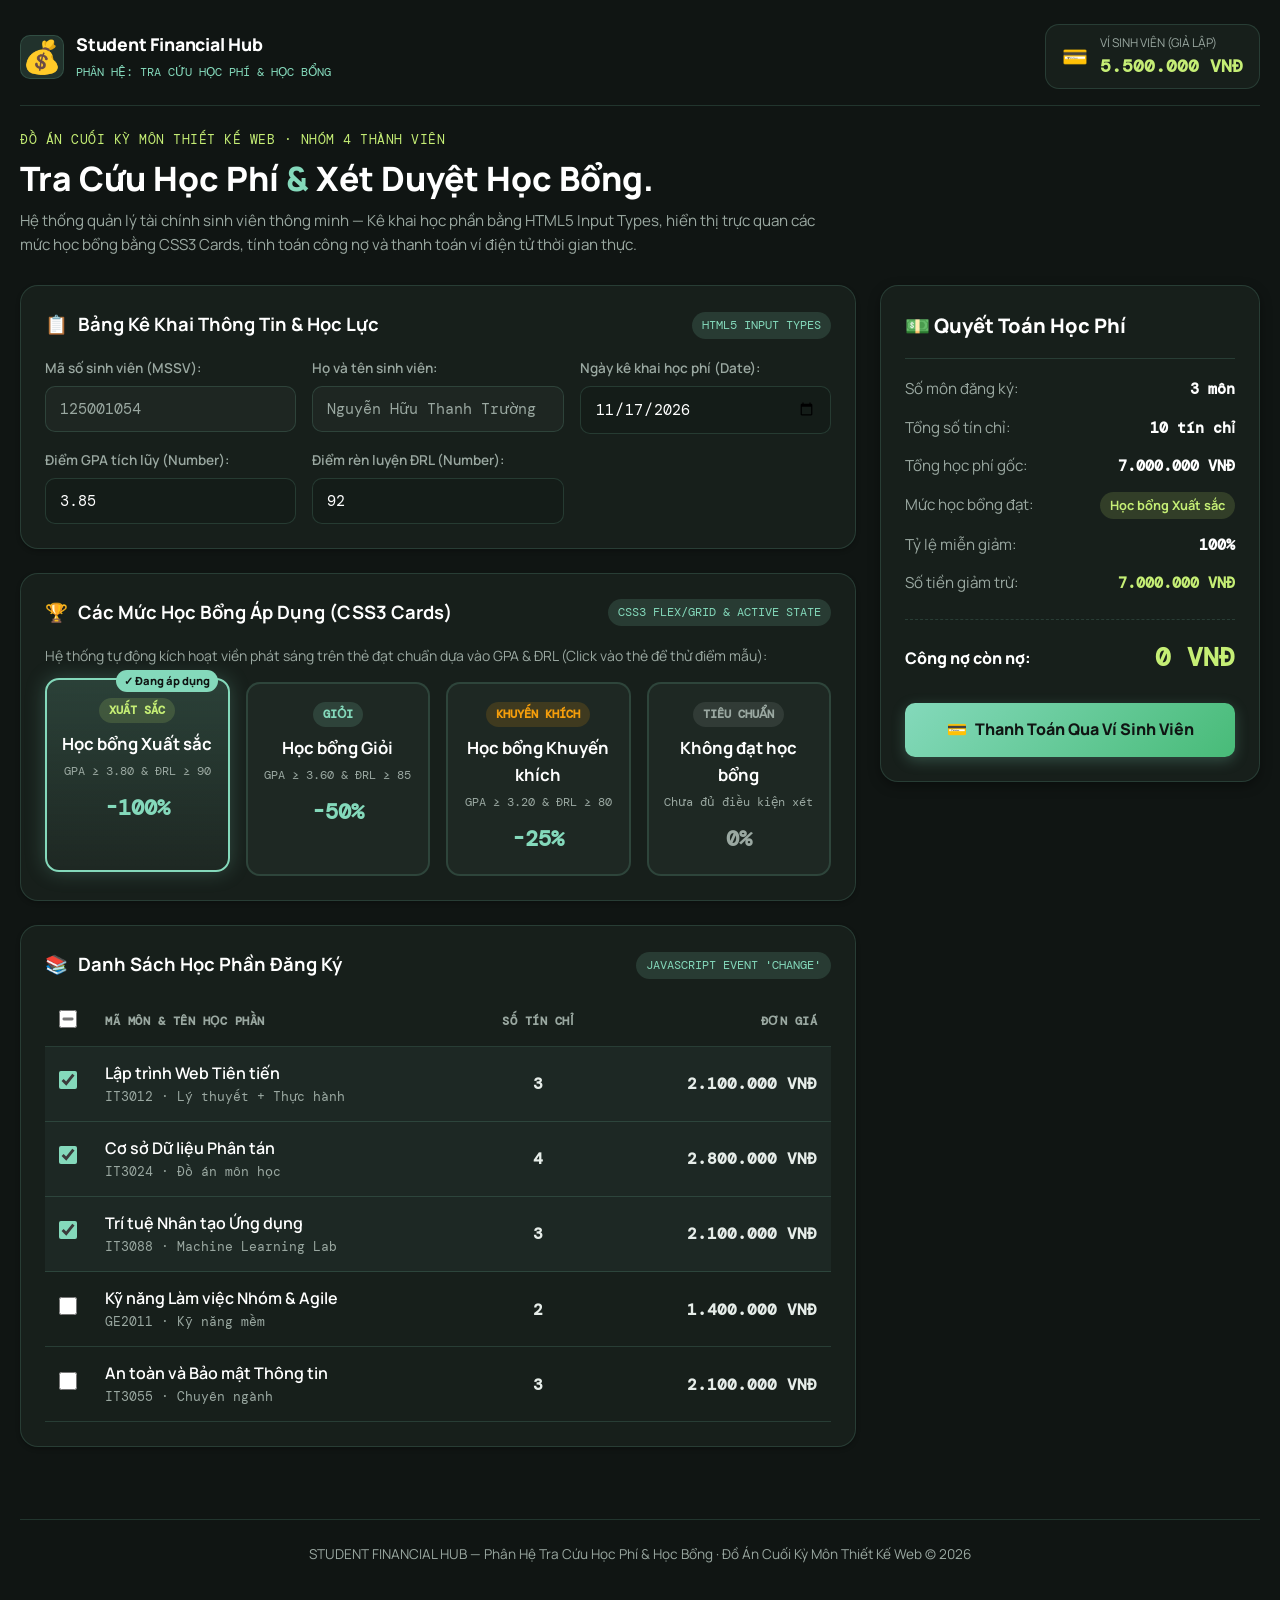
==== commit 0b473f5e: "Merge pull request #2 from jalong-source/feature/NguyenHuuThanhTruong Feature/nguyen huu thanh truon" ====
--- a/index.html
+++ b/index.html
@@ -1,3046 +1,243 @@
-<!DOCTYPE html>
-<html lang="vi" data-theme="dark">
-<head>
-  <meta charset="UTF-8" />
-  <meta name="viewport" content="width=device-width, initial-scale=1.0" />
-  <title>Financial Hub Priority — Tra cứu Học phí &amp; Học bổng</title>
-
-  <!-- Google Fonts: Playfair Display + Inter -->
-  <link rel="preconnect" href="https://fonts.googleapis.com" />
-  <link rel="preconnect" href="https://fonts.gstatic.com" crossorigin />
-  <link
-    href="https://fonts.googleapis.com/css2?family=Inter:wght@300;400;500;600;700&family=Playfair+Display:ital,wght@0,500;0,600;0,700;1,600&display=swap"
-    rel="stylesheet"
-  />
-
-  <style>
-    /* ============================================================
-       1. DESIGN TOKENS (PRIORITY BANKING / PRIVATE BANKING)
-       Chủ đạo: Đen (#0A0A0A) - Vàng Kim Loại - Trắng Ngà (#FAFAF7)
-       Tỷ lệ vàng 60 - 30 - 10
-       ============================================================ */
-    :root {
-      /* Palette đen đặc quyền */
-      --color-black-900: #0A0A0A;
-      --color-black-800: #141414;
-      --color-black-700: #1F1F1F;
-      --color-black-600: #292929;
-
-      /* Palette vàng kim loại (Metallic Gold) */
-      --color-gold-500: #C9A227;
-      --color-gold-400: #D4AF37;
-      --color-gold-300: #E6C766;
-      --color-gold-200: #F3DF9A;
-      --color-gold-subtle: rgba(212, 175, 55, 0.22);
-      --color-gold-glow: rgba(212, 175, 55, 0.15);
-      --gradient-gold: linear-gradient(135deg, #8A6D1D 0%, #D4AF37 40%, #F3DF9A 55%, #C9A227 100%);
-      --gradient-gold-dark: linear-gradient(135deg, #5B450F 0%, #9B7C22 50%, #685012 100%);
-
-      /* Palette sáng (Light mode) */
-      --color-light-bg: #FAFAF7;
-      --color-light-card: #FFFFFF;
-      --color-light-border: #ECE8DC;
-      --color-light-border-subtle: #F3EFE6;
-
-      /* Màu trạng thái nghiệp vụ (Muted Luxury) */
-      --status-paid-text: #1F6B3A;
-      --status-paid-bg: #E7F3EA;
-      --status-paid-border: rgba(31, 107, 58, 0.25);
-
-      --status-debt-text: #9B1C1C;
-      --status-debt-bg: #FBE9E9;
-      --status-debt-border: rgba(155, 28, 28, 0.25);
-
-      --status-due-text: #8A5A00;
-      --status-due-bg: #FFF3D6;
-      --status-due-border: rgba(138, 90, 0, 0.3);
-
-      --status-scholarship-text: #6B5410;
-      --status-scholarship-bg: #FBF3D5;
-      --status-scholarship-border: #D4AF37;
-
-      /* Font tokens */
-      --font-heading: 'Playfair Display', Georgia, 'Times New Roman', serif;
-      --font-body: 'Inter', -apple-system, BlinkMacSystemFont, 'Segoe UI', Roboto, sans-serif;
-
-      /* Layout & Animation */
-      --radius-sm: 8px;
-      --radius-md: 12px;
-      --radius-card: 16px;
-      --radius-pill: 999px;
-      --transition-standard: 200ms cubic-bezier(0.4, 0, 0.2, 1);
-      --sidebar-width: 270px;
-    }
-
-    /* ── Chế độ Giao diện Mặc định: Dark Mode ── */
-    [data-theme="dark"] {
-      --bg-page: var(--color-black-900);
-      --bg-surface: var(--color-black-800);
-      --bg-surface-elevated: #1A1A1A;
-      --bg-input: #121212;
-      --border-main: var(--color-black-700);
-      --border-accent: rgba(212, 175, 55, 0.25);
-      --text-primary: #F5F5F5;
-      --text-secondary: #A3A3A3;
-      --text-muted: #737373;
-      --card-shadow: none;
-      --card-border-styled: 1px solid rgba(212, 175, 55, 0.2);
-      --badge-neutral-bg: #1F1F1F;
-      --badge-neutral-text: #D4AF37;
-    }
-
-    /* ── Chế độ Giao diện: Light Mode ── */
-    [data-theme="light"] {
-      --bg-page: var(--color-light-bg);
-      --bg-surface: var(--color-light-card);
-      --bg-surface-elevated: #FFFFFF;
-      --bg-input: #F5F4EE;
-      --border-main: var(--color-light-border);
-      --border-accent: #E0D6BA;
-      --text-primary: #111111;
-      --text-secondary: #6B6B6B;
-      --text-muted: #8A8A8A;
-      --card-shadow: 0 8px 24px rgba(0, 0, 0, 0.04);
-      --card-border-styled: 1px solid var(--color-light-border);
-      --badge-neutral-bg: #F2EFE8;
-      --badge-neutral-text: #6B5410;
-    }
-
-    /* ============================================================
-       2. RESET & NỀN TẢNG CƠ BẢN
-       ============================================================ */
-    *, *::before, *::after {
-      margin: 0;
-      padding: 0;
-      box-sizing: border-box;
-    }
-
-    html {
-      font-size: 16px;
-      scroll-behavior: smooth;
-      -webkit-font-smoothing: antialiased;
-      -moz-osx-font-smoothing: grayscale;
-    }
-
-    body {
-      font-family: var(--font-body);
-      background-color: var(--bg-page);
-      color: var(--text-primary);
-      line-height: 1.6;
-      min-height: 100vh;
-      overflow-x: hidden;
-      transition: background-color var(--transition-standard), color var(--transition-standard);
-    }
-
-    /* Đường kẻ vàng tinh tế dưới tiêu đề */
-    .gold-accent-line {
-      display: inline-block;
-      position: relative;
-      padding-bottom: 8px;
-    }
-    .gold-accent-line::after {
-      content: '';
-      position: absolute;
-      bottom: 0;
-      left: 0;
-      width: 44px;
-      height: 1.5px;
-      background: var(--gradient-gold);
-      border-radius: 2px;
-    }
-
-    /* Hiệu ứng focus ring màu vàng bảo đảm chuẩn WCAG */
-    :focus-visible {
-      outline: 2px solid var(--color-gold-400);
-      outline-offset: 3px;
-    }
-
-    button, input, select {
-      font-family: inherit;
-      color: inherit;
-    }
-
-    /* ============================================================
-       3. BỐ CỤC KHUNG CHÍNH (LAYOUT & SIDEBAR)
-       ============================================================ */
-    .app-layout {
-      display: flex;
-      min-height: 100vh;
-    }
-
-    /* Sidebar máy tính để bàn (Nền đen đặc quyền) */
-    .sidebar {
-      width: var(--sidebar-width);
-      background: #080808;
-      border-right: 1px solid var(--border-accent);
-      position: fixed;
-      top: 0;
-      left: 0;
-      bottom: 0;
-      z-index: 100;
-      display: flex;
-      flex-direction: column;
-      padding: 28px 20px 24px 20px;
-      transition: transform var(--transition-standard);
-    }
-
-    .brand-container {
-      display: flex;
-      align-items: center;
-      gap: 12px;
-      padding-bottom: 24px;
-      border-bottom: 1px solid rgba(212, 175, 55, 0.2);
-      margin-bottom: 28px;
-    }
-
-    .brand-crest {
-      width: 38px;
-      height: 38px;
-      border: 1.5px solid var(--color-gold-400);
-      border-radius: 8px;
-      display: flex;
-      align-items: center;
-      justify-content: center;
-      background: rgba(212, 175, 55, 0.08);
-      color: var(--color-gold-300);
-      flex-shrink: 0;
-    }
-
-    .brand-title-group h1 {
-      font-family: var(--font-heading);
-      font-size: 1.15rem;
-      letter-spacing: 0.5px;
-      color: #FFFFFF;
-      font-weight: 700;
-      line-height: 1.1;
-    }
-    .brand-title-group span {
-      font-size: 0.68rem;
-      text-transform: uppercase;
-      letter-spacing: 2px;
-      color: var(--color-gold-400);
-      font-weight: 600;
-    }
-
-    .sidebar-nav {
-      list-style: none;
-      display: flex;
-      flex-direction: column;
-      gap: 6px;
-      flex: 1;
-    }
-
-    .nav-link {
-      display: flex;
-      align-items: center;
-      gap: 14px;
-      padding: 13px 16px;
-      border-radius: var(--radius-sm);
-      color: #A3A3A3;
-      text-decoration: none;
-      font-size: 0.92rem;
-      font-weight: 500;
-      position: relative;
-      transition: all var(--transition-standard);
-      background: transparent;
-      border: none;
-      width: 100%;
-      text-align: left;
-      cursor: pointer;
-    }
-
-    .nav-link svg {
-      stroke: currentColor;
-      transition: stroke var(--transition-standard);
-      flex-shrink: 0;
-    }
-
-    .nav-link:hover {
-      color: #FFFFFF;
-      background: rgba(255, 255, 255, 0.04);
-    }
-
-    /* Mục đang chọn có vạch vàng tinh tế bên trái */
-    .nav-link.active {
-      color: #FFFFFF;
-      background: rgba(212, 175, 55, 0.08);
-      font-weight: 600;
-    }
-    .nav-link.active::before {
-      content: '';
-      position: absolute;
-      left: -20px;
-      top: 6px;
-      bottom: 6px;
-      width: 3.5px;
-      background: var(--gradient-gold);
-      border-radius: 0 4px 4px 0;
-      box-shadow: 0 0 10px rgba(212, 175, 55, 0.6);
-    }
-    .nav-link.active svg {
-      stroke: var(--color-gold-400);
-    }
-
-    .sidebar-support {
-      padding: 16px;
-      border-radius: var(--radius-md);
-      background: #111111;
-      border: 1px solid rgba(212, 175, 55, 0.2);
-    }
-    .sidebar-support h4 {
-      font-size: 0.78rem;
-      text-transform: uppercase;
-      letter-spacing: 1px;
-      color: var(--color-gold-400);
-      margin-bottom: 4px;
-      font-weight: 600;
-    }
-    .sidebar-support p {
-      font-size: 0.8rem;
-      color: #8A8A8A;
-      line-height: 1.4;
-    }
-    .sidebar-support .concierge-hotline {
-      display: inline-flex;
-      align-items: center;
-      gap: 6px;
-      margin-top: 10px;
-      font-size: 0.82rem;
-      color: var(--color-gold-300);
-      font-weight: 600;
-      text-decoration: none;
-    }
-
-    /* Vùng nội dung chính */
-    .main-wrapper {
-      margin-left: var(--sidebar-width);
-      flex: 1;
-      min-width: 0;
-      display: flex;
-      flex-direction: column;
-    }
-
-    /* ============================================================
-       4. TOPBAR / HEADER ƯU TIÊN
-       ============================================================ */
-    .topbar {
-      position: sticky;
-      top: 0;
-      z-index: 90;
-      background: var(--bg-surface);
-      border-bottom: 1px solid var(--border-main);
-      height: 72px;
-      padding: 0 36px;
-      display: flex;
-      align-items: center;
-      justify-content: space-between;
-      backdrop-filter: blur(12px);
-    }
-
-    .topbar-left {
-      display: flex;
-      align-items: center;
-      gap: 16px;
-    }
-
-    .view-title {
-      font-family: var(--font-heading);
-      font-size: 1.35rem;
-      font-weight: 600;
-      color: var(--text-primary);
-    }
-
-    .topbar-right {
-      display: flex;
-      align-items: center;
-      gap: 16px;
-    }
-
-    /* Nút Icon tiện ích (Theme, Bell) */
-    .icon-btn {
-      width: 42px;
-      height: 42px;
-      border-radius: 50%;
-      background: transparent;
-      border: 1px solid var(--border-main);
-      color: var(--text-secondary);
-      display: inline-flex;
-      align-items: center;
-      justify-content: center;
-      cursor: pointer;
-      position: relative;
-      transition: all var(--transition-standard);
-    }
-    .icon-btn:hover {
-      border-color: var(--color-gold-400);
-      color: var(--color-gold-300);
-      transform: translateY(-2px);
-    }
-    .icon-btn .badge-dot {
-      position: absolute;
-      top: 9px;
-      right: 9px;
-      width: 7.5px;
-      height: 7.5px;
-      background: var(--color-gold-400);
-      border-radius: 50%;
-      box-shadow: 0 0 8px var(--color-gold-400);
-    }
-
-    /* Thông tin Sinh viên trên Header */
-    .user-profile {
-      display: flex;
-      align-items: center;
-      gap: 12px;
-      padding: 5px 8px 5px 14px;
-      border-radius: var(--radius-pill);
-      border: 1px solid var(--border-main);
-      background: var(--bg-surface-elevated);
-    }
-    .user-info {
-      text-align: right;
-    }
-    .user-name {
-      font-size: 0.88rem;
-      font-weight: 600;
-      color: var(--text-primary);
-      line-height: 1.2;
-    }
-    .user-tier {
-      font-size: 0.7rem;
-      text-transform: uppercase;
-      letter-spacing: 1.2px;
-      color: var(--color-gold-400);
-      font-weight: 700;
-    }
-    .user-avatar {
-      width: 36px;
-      height: 36px;
-      border-radius: 50%;
-      border: 1.5px solid var(--color-gold-400);
-      background: #0A0A0A;
-      color: var(--color-gold-300);
-      display: flex;
-      align-items: center;
-      justify-content: center;
-      font-family: var(--font-heading);
-      font-weight: 700;
-      font-size: 0.85rem;
-    }
-
-    /* ============================================================
-       5. CONTENT CONTAINER & THẺ COMPONENT
-       ============================================================ */
-    .content-area {
-      padding: 36px;
-      flex: 1;
-      max-width: 1400px;
-      margin: 0 auto;
-      width: 100%;
-    }
-
-    .view-section {
-      display: none;
-    }
-    .view-section.active-view {
-      display: block;
-      animation: fadeIn 250ms ease-in-out;
-    }
-
-    @keyframes fadeIn {
-      from { opacity: 0; transform: translateY(6px); }
-      to { opacity: 1; transform: translateY(0); }
-    }
-
-    /* Thẻ cơ bản */
-    .card {
-      background: var(--bg-surface);
-      border: var(--card-border-styled);
-      border-radius: var(--radius-card);
-      box-shadow: var(--card-shadow);
-      padding: 24px;
-      position: relative;
-      transition: transform var(--transition-standard), border-color var(--transition-standard);
-    }
-    .card:hover {
-      transform: translateY(-2px);
-      border-color: var(--color-gold-400);
-    }
-
-    /* Thẻ viền vàng kim hoàn nổi bật nhất (Featured) */
-    .card-featured-gold {
-      border: 1.5px solid var(--color-gold-400) !important;
-      background: linear-gradient(180deg, rgba(212, 175, 55, 0.08) 0%, var(--bg-surface) 100%);
-      box-shadow: 0 0 25px rgba(212, 175, 55, 0.1);
-    }
-
-    /* ============================================================
-       6. THẺ STUDENT PRIORITY CARD (THẺ ĐEN VIỀN VÀNG ĐẶC QUYỀN)
-       ============================================================ */
-    .priority-card-wrapper {
-      margin-bottom: 32px;
-    }
-
-    .student-priority-card {
-      width: 100%;
-      max-width: 540px;
-      height: 290px;
-      border-radius: 20px;
-      background: #0D0D0D;
-      position: relative;
-      overflow: hidden;
-      border: 1.5px solid transparent;
-      background-clip: padding-box;
-      padding: 28px 32px;
-      display: flex;
-      flex-direction: column;
-      justify-content: space-between;
-      box-shadow: 0 16px 36px rgba(0, 0, 0, 0.35);
-      transition: transform 300ms ease, box-shadow 300ms ease;
-    }
-    .student-priority-card:hover {
-      transform: translateY(-4px) rotateX(2deg);
-      box-shadow: 0 20px 48px rgba(212, 175, 55, 0.18);
-    }
-
-    /* Viền kim loại gradient vàng độc quyền */
-    .student-priority-card::before {
-      content: '';
-      position: absolute;
-      inset: -1.5px;
-      border-radius: 21px;
-      background: var(--gradient-gold);
-      z-index: -1;
-    }
-
-    /* Họa tiết hoa văn bảo an Guilloche chìm */
-    .card-guilloche-pattern {
-      position: absolute;
-      top: 0;
-      right: 0;
-      bottom: 0;
-      left: 0;
-      pointer-events: none;
-      opacity: 0.12;
-      background-image: 
-        radial-gradient(circle at 85% 20%, rgba(212, 175, 55, 0.4) 0%, transparent 45%),
-        radial-gradient(circle at 15% 90%, rgba(212, 175, 55, 0.25) 0%, transparent 40%);
-    }
-    .card-guilloche-lines {
-      position: absolute;
-      inset: 0;
-      width: 100%;
-      height: 100%;
-      stroke: var(--color-gold-400);
-      stroke-width: 0.7;
-      opacity: 0.18;
-      pointer-events: none;
-    }
-
-    .card-header-row {
-      display: flex;
-      justify-content: space-between;
-      align-items: flex-start;
-      position: relative;
-      z-index: 2;
-    }
-
-    .card-bank-mark {
-      display: flex;
-      align-items: center;
-      gap: 10px;
-    }
-    .card-bank-mark span {
-      font-size: 0.75rem;
-      letter-spacing: 2.5px;
-      color: #E6C766;
-      text-transform: uppercase;
-      font-weight: 700;
-    }
-
-    .card-tier-label {
-      display: inline-flex;
-      align-items: center;
-      gap: 6px;
-      padding: 4px 12px;
-      border-radius: var(--radius-pill);
-      background: rgba(212, 175, 55, 0.15);
-      border: 1px solid var(--color-gold-400);
-      font-size: 0.7rem;
-      letter-spacing: 1.5px;
-      text-transform: uppercase;
-      color: #F3DF9A;
-      font-weight: 700;
-    }
-
-    .card-middle-row {
-      position: relative;
-      z-index: 2;
-      display: flex;
-      align-items: center;
-      gap: 18px;
-      margin: 10px 0;
-    }
-
-    /* Chip kim loại vàng EMV */
-    .card-emv-chip {
-      width: 48px;
-      height: 36px;
-      border-radius: 6px;
-      background: linear-gradient(135deg, #DEBA57 0%, #B88E18 100%);
-      border: 1px solid #FFE694;
-      position: relative;
-      overflow: hidden;
-      box-shadow: inset 0 0 4px rgba(0,0,0,0.4);
-    }
-    .card-emv-chip::after {
-      content: '';
-      position: absolute;
-      inset: 3px;
-      border: 1px solid rgba(0, 0, 0, 0.25);
-      border-radius: 4px;
-    }
-
-    .contactless-icon {
-      width: 22px;
-      height: 22px;
-      color: var(--color-gold-400);
-      opacity: 0.85;
-    }
-
-    .card-number-display {
-      font-family: var(--font-heading);
-      font-size: 1.4rem;
-      letter-spacing: 4px;
-      color: #FFFFFF;
-      font-weight: 600;
-      text-shadow: 0 2px 4px rgba(0,0,0,0.6);
-      margin-top: 4px;
-    }
-
-    .card-footer-row {
-      display: flex;
-      justify-content: space-between;
-      align-items: flex-end;
-      position: relative;
-      z-index: 2;
-    }
-
-    .card-holder-group .meta-label {
-      font-size: 0.62rem;
-      text-transform: uppercase;
-      letter-spacing: 1.5px;
-      color: #8A8A8A;
-      margin-bottom: 2px;
-    }
-    .card-holder-group .holder-name {
-      font-family: var(--font-body);
-      font-size: 1.02rem;
-      letter-spacing: 1.8px;
-      color: #E6C766;
-      font-weight: 700;
-      text-transform: uppercase;
-    }
-
-    .card-expiry-group {
-      text-align: right;
-    }
-    .card-expiry-group .meta-label {
-      font-size: 0.62rem;
-      text-transform: uppercase;
-      letter-spacing: 1.5px;
-      color: #8A8A8A;
-      margin-bottom: 2px;
-    }
-    .card-expiry-group .meta-val {
-      font-family: var(--font-body);
-      font-size: 0.88rem;
-      color: #F5F5F5;
-      font-weight: 600;
-      letter-spacing: 1px;
-    }
-
-    /* ============================================================
-       7. METRIC CARDS & BỐ CỤC CHỈ SỐ DASHBOARD
-       ============================================================ */
-    .dashboard-top-grid {
-      display: grid;
-      grid-template-columns: 1.15fr 0.85fr;
-      gap: 28px;
-      margin-bottom: 32px;
-    }
-
-    .metrics-grid-4 {
-      display: grid;
-      grid-template-columns: repeat(4, 1fr);
-      gap: 20px;
-      margin-bottom: 32px;
-    }
-
-    .metric-card {
-      display: flex;
-      flex-direction: column;
-      justify-content: space-between;
-    }
-    .metric-header {
-      display: flex;
-      justify-content: space-between;
-      align-items: center;
-      margin-bottom: 12px;
-    }
-    .metric-title {
-      font-size: 0.82rem;
-      text-transform: uppercase;
-      letter-spacing: 0.8px;
-      color: var(--text-secondary);
-      font-weight: 600;
-    }
-    .metric-icon-wrap {
-      width: 32px;
-      height: 32px;
-      border-radius: 50%;
-      background: rgba(212, 175, 55, 0.1);
-      display: flex;
-      align-items: center;
-      justify-content: center;
-      color: var(--color-gold-400);
-      flex-shrink: 0;
-    }
-    .metric-value {
-      font-family: var(--font-heading);
-      font-size: 1.7rem;
-      font-weight: 700;
-      color: var(--text-primary);
-      line-height: 1.15;
-      font-variant-numeric: tabular-nums;
-      margin-bottom: 6px;
-    }
-    .metric-subtext {
-      font-size: 0.78rem;
-      color: var(--text-muted);
-    }
-
-    /* Donut Progress Chart Card */
-    .donut-chart-card {
-      display: flex;
-      flex-direction: column;
-      align-items: center;
-      justify-content: center;
-      text-align: center;
-      padding: 32px 24px;
-    }
-    .donut-svg-wrapper {
-      position: relative;
-      width: 170px;
-      height: 170px;
-      margin: 14px 0 20px 0;
-    }
-    .donut-inner-content {
-      position: absolute;
-      inset: 0;
-      display: flex;
-      flex-direction: column;
-      align-items: center;
-      justify-content: center;
-    }
-    .donut-pct-text {
-      font-family: var(--font-heading);
-      font-size: 2.1rem;
-      font-weight: 700;
-      color: var(--color-gold-300);
-      line-height: 1;
-    }
-    .donut-pct-sub {
-      font-size: 0.72rem;
-      text-transform: uppercase;
-      letter-spacing: 1.2px;
-      color: var(--text-muted);
-      margin-top: 4px;
-    }
-
-    /* Dashboard Bottom Split (Nhắc việc & Giao dịch mới) */
-    .dashboard-split-grid {
-      display: grid;
-      grid-template-columns: 1fr 1fr;
-      gap: 28px;
-    }
-
-    /* Khối Nhắc việc */
-    .reminder-list {
-      list-style: none;
-      display: flex;
-      flex-direction: column;
-      gap: 14px;
-      margin-top: 16px;
-    }
-    .reminder-item {
-      display: flex;
-      align-items: center;
-      justify-content: space-between;
-      padding: 16px 20px;
-      border-radius: var(--radius-md);
-      background: var(--bg-surface-elevated);
-      border: 1px solid var(--border-main);
-      gap: 16px;
-    }
-    .reminder-left {
-      display: flex;
-      align-items: center;
-      gap: 14px;
-    }
-    .reminder-icon {
-      width: 40px;
-      height: 40px;
-      border-radius: 50%;
-      background: var(--status-due-bg);
-      color: var(--status-due-text);
-      display: flex;
-      align-items: center;
-      justify-content: center;
-      flex-shrink: 0;
-    }
-    .reminder-details h4 {
-      font-size: 0.92rem;
-      font-weight: 600;
-      color: var(--text-primary);
-    }
-    .reminder-details p {
-      font-size: 0.8rem;
-      color: var(--status-due-text);
-      font-weight: 500;
-    }
-    .reminder-amount {
-      font-family: var(--font-heading);
-      font-size: 1.05rem;
-      font-weight: 700;
-      color: var(--text-primary);
-      text-align: right;
-    }
-
-    /* ============================================================
-       8. BUTTONS & PILLS (CHUẨN PRIORITY SANG TRỌNG)
-       ============================================================ */
-    .btn {
-      display: inline-flex;
-      align-items: center;
-      justify-content: center;
-      gap: 8px;
-      font-weight: 600;
-      border-radius: var(--radius-pill);
-      padding: 10px 22px;
-      font-size: 0.88rem;
-      cursor: pointer;
-      text-decoration: none;
-      border: 1px solid transparent;
-      transition: all var(--transition-standard);
-      white-space: nowrap;
-    }
-    .btn:active {
-      transform: scale(0.97);
-    }
-
-    /* Nút chính: Vàng ánh kim, chữ đen đậm */
-    .btn-primary {
-      background: var(--gradient-gold);
-      color: #0A0A0A;
-      border: none;
-      box-shadow: 0 4px 16px rgba(212, 175, 55, 0.28);
-    }
-    .btn-primary:hover {
-      box-shadow: 0 6px 22px rgba(212, 175, 55, 0.45);
-      transform: translateY(-2px);
-      filter: brightness(1.06);
-    }
-
-    /* Nút phụ: Nền trong suốt, viền vàng */
-    .btn-secondary {
-      background: transparent;
-      border: 1.5px solid var(--color-gold-400);
-      color: var(--color-gold-300);
-    }
-    [data-theme="light"] .btn-secondary {
-      color: #4A3A0B;
-      border-color: #B59322;
-    }
-    .btn-secondary:hover {
-      background: rgba(212, 175, 55, 0.08);
-      transform: translateY(-2px);
-    }
-
-    .btn-sm {
-      padding: 7px 16px;
-      font-size: 0.8rem;
-    }
-
-    /* ============================================================
-       9. STATUS BADGES (MUTED LUXURY VỚI LINE ICON)
-       ============================================================ */
-    .badge-status {
-      display: inline-flex;
-      align-items: center;
-      gap: 6px;
-      padding: 4px 12px;
-      border-radius: var(--radius-pill);
-      font-size: 0.74rem;
-      font-weight: 600;
-      white-space: nowrap;
-      line-height: 1.3;
-    }
-    .badge-status svg {
-      width: 13px;
-      height: 13px;
-      stroke-width: 2px;
-      flex-shrink: 0;
-    }
-
-    .badge-paid {
-      background: var(--status-paid-bg);
-      color: var(--status-paid-text);
-      border: 1px solid var(--status-paid-border);
-    }
-    .badge-debt {
-      background: var(--status-debt-bg);
-      color: var(--status-debt-text);
-      border: 1px solid var(--status-debt-border);
-    }
-    .badge-due {
-      background: var(--status-due-bg);
-      color: var(--status-due-text);
-      border: 1px solid var(--status-due-border);
-    }
-    .badge-scholarship {
-      background: var(--status-scholarship-bg);
-      color: var(--status-scholarship-text);
-      border: 1.5px solid var(--status-scholarship-border);
-      box-shadow: 0 0 10px rgba(212, 175, 55, 0.2);
-    }
-
-    /* ============================================================
-       10. TABLES (BẢNG KHOẢN THU & LỊCH SỬ GIAO DỊCH)
-       ============================================================ */
-    .table-container {
-      width: 100%;
-      overflow-x: auto;
-      border-radius: var(--radius-md);
-      border: 1px solid var(--border-main);
-      background: var(--bg-surface);
-    }
-
-    .luxury-table {
-      width: 100%;
-      border-collapse: collapse;
-      text-align: left;
-    }
-
-    .luxury-table th {
-      padding: 16px 20px;
-      font-size: 0.75rem;
-      text-transform: uppercase;
-      letter-spacing: 1px;
-      color: var(--text-muted);
-      font-weight: 600;
-      border-bottom: 1px solid var(--border-main);
-      background: var(--bg-surface-elevated);
-    }
-
-    .luxury-table td {
-      padding: 18px 20px;
-      font-size: 0.9rem;
-      border-bottom: 1px solid var(--border-main);
-      color: var(--text-secondary);
-      vertical-align: middle;
-    }
-
-    .luxury-table tbody tr {
-      transition: background var(--transition-standard);
-    }
-    .luxury-table tbody tr:hover {
-      background: rgba(212, 175, 55, 0.035);
-    }
-
-    .luxury-table td.text-right, .luxury-table th.text-right {
-      text-align: right;
-    }
-
-    .amount-cell {
-      font-family: var(--font-heading);
-      font-size: 1.05rem;
-      font-weight: 700;
-      color: var(--text-primary);
-      font-variant-numeric: tabular-nums;
-    }
-
-    .table-summary-row {
-      background: var(--bg-surface-elevated);
-      font-weight: 700;
-    }
-    .table-summary-row td {
-      color: var(--text-primary);
-      border-top: 2px solid var(--color-gold-400);
-    }
-
-    /* ============================================================
-       11. FORM CONTROLS & BỘ LỌC (TRA CỨU HỌC PHÍ)
-       ============================================================ */
-    .filter-bar {
-      display: flex;
-      flex-wrap: wrap;
-      gap: 16px;
-      align-items: center;
-      justify-content: space-between;
-      margin-bottom: 24px;
-    }
-
-    .search-input-group {
-      position: relative;
-      flex: 1;
-      min-width: 260px;
-      max-width: 420px;
-    }
-    .search-input-group svg {
-      position: absolute;
-      left: 16px;
-      top: 50%;
-      transform: translateY(-50%);
-      color: var(--text-muted);
-    }
-    .search-input {
-      width: 100%;
-      padding: 11px 16px 11px 44px;
-      border-radius: var(--radius-pill);
-      background: var(--bg-input);
-      border: 1px solid var(--border-main);
-      color: var(--text-primary);
-      font-size: 0.9rem;
-      transition: all var(--transition-standard);
-    }
-    .search-input:focus {
-      border-color: var(--color-gold-400);
-      box-shadow: 0 0 0 3px rgba(212, 175, 55, 0.15);
-    }
-
-    .filter-actions {
-      display: flex;
-      align-items: center;
-      gap: 12px;
-      flex-wrap: wrap;
-    }
-
-    .select-dropdown {
-      padding: 10px 18px;
-      border-radius: var(--radius-pill);
-      background: var(--bg-input);
-      border: 1px solid var(--border-main);
-      color: var(--text-primary);
-      font-size: 0.88rem;
-      font-weight: 500;
-      cursor: pointer;
-      outline: none;
-    }
-    .select-dropdown:focus {
-      border-color: var(--color-gold-400);
-    }
-
-    .status-filter-pills {
-      display: flex;
-      gap: 8px;
-      background: var(--bg-input);
-      padding: 4px;
-      border-radius: var(--radius-pill);
-      border: 1px solid var(--border-main);
-    }
-    .status-pill-btn {
-      padding: 6px 16px;
-      border-radius: var(--radius-pill);
-      font-size: 0.78rem;
-      font-weight: 600;
-      border: none;
-      background: transparent;
-      color: var(--text-secondary);
-      cursor: pointer;
-      transition: all var(--transition-standard);
-    }
-    .status-pill-btn.active {
-      background: var(--color-gold-400);
-      color: #0A0A0A;
-      box-shadow: 0 2px 8px rgba(212, 175, 55, 0.3);
-    }
-
-    /* Skeleton Loading State */
-    .skeleton-box {
-      background: linear-gradient(90deg, var(--bg-surface-elevated) 25%, rgba(212, 175, 55, 0.08) 50%, var(--bg-surface-elevated) 75%);
-      background-size: 200% 100%;
-      animation: skeletonLoading 1.5s infinite;
-      border-radius: 6px;
-      height: 20px;
-    }
-    @keyframes skeletonLoading {
-      0% { background-position: 200% 0; }
-      100% { background-position: -200% 0; }
-    }
-
-    /* Empty state */
-    .empty-state {
-      text-align: center;
-      padding: 60px 20px;
-      color: var(--text-muted);
-    }
-    .empty-state svg {
-      width: 56px;
-      height: 56px;
-      stroke: var(--color-gold-400);
-      opacity: 0.6;
-      margin-bottom: 16px;
-    }
-    .empty-state h3 {
-      font-family: var(--font-heading);
-      color: var(--text-primary);
-      margin-bottom: 6px;
-      font-size: 1.2rem;
-    }
-
-    /* ============================================================
-       12. VIEW HỌC BỔNG (SCHOLARSHIPS SPECIAL IDENTITY)
-       ============================================================ */
-    .scholarship-hero-banner {
-      background: linear-gradient(135deg, rgba(212, 175, 55, 0.14) 0%, rgba(10, 10, 10, 0.6) 100%);
-      border: 1.5px solid var(--color-gold-400);
-      border-radius: var(--radius-card);
-      padding: 32px;
-      margin-bottom: 32px;
-      display: flex;
-      justify-content: space-between;
-      align-items: center;
-      gap: 24px;
-      position: relative;
-      overflow: hidden;
-    }
-    .scholarship-hero-banner::after {
-      content: '';
-      position: absolute;
-      right: -30px;
-      top: -30px;
-      width: 180px;
-      height: 180px;
-      border-radius: 50%;
-      background: radial-gradient(circle, rgba(212, 175, 55, 0.2) 0%, transparent 70%);
-      pointer-events: none;
-    }
-
-    .scholarship-grid-2 {
-      display: grid;
-      grid-template-columns: 1.3fr 0.7fr;
-      gap: 28px;
-    }
-
-    /* Thanh tiến độ điều kiện duy trì học bổng */
-    .kpi-meter-group {
-      display: flex;
-      flex-direction: column;
-      gap: 20px;
-      margin-top: 20px;
-    }
-    .kpi-row {
-      display: flex;
-      flex-direction: column;
-      gap: 6px;
-    }
-    .kpi-labels {
-      display: flex;
-      justify-content: space-between;
-      font-size: 0.85rem;
-      font-weight: 600;
-    }
-    .kpi-track {
-      height: 8px;
-      background: var(--bg-surface-elevated);
-      border-radius: var(--radius-pill);
-      overflow: hidden;
-      border: 1px solid var(--border-main);
-      position: relative;
-    }
-    .kpi-fill {
-      height: 100%;
-      background: var(--gradient-gold);
-      border-radius: var(--radius-pill);
-      transition: width 800ms ease;
-    }
-
-    .scholarship-card-item {
-      padding: 24px;
-      border-radius: var(--radius-md);
-      background: var(--bg-surface-elevated);
-      border: 1px solid var(--border-main);
-      margin-bottom: 16px;
-      transition: all var(--transition-standard);
-    }
-    .scholarship-card-item:hover {
-      border-color: var(--color-gold-400);
-      box-shadow: 0 4px 20px rgba(212, 175, 55, 0.12);
-    }
-    .scholarship-card-header {
-      display: flex;
-      justify-content: space-between;
-      align-items: flex-start;
-      margin-bottom: 12px;
-    }
-
-    /* ============================================================
-       13. MODAL CHI TIẾT KHOẢN THU & THANH TOÁN
-       ============================================================ */
-    .modal-overlay {
-      position: fixed;
-      inset: 0;
-      background: rgba(0, 0, 0, 0.75);
-      backdrop-filter: blur(8px);
-      z-index: 1000;
-      display: flex;
-      align-items: center;
-      justify-content: center;
-      padding: 20px;
-      opacity: 0;
-      visibility: hidden;
-      transition: opacity var(--transition-standard), visibility var(--transition-standard);
-    }
-    .modal-overlay.open {
-      opacity: 1;
-      visibility: visible;
-    }
-
-    .modal-dialog {
-      background: var(--bg-surface);
-      border: 1.5px solid var(--color-gold-400);
-      border-radius: var(--radius-card);
-      width: 100%;
-      max-width: 620px;
-      max-height: 90vh;
-      overflow-y: auto;
-      box-shadow: 0 24px 60px rgba(0, 0, 0, 0.5);
-      transform: scale(0.95);
-      transition: transform var(--transition-standard);
-    }
-    .modal-overlay.open .modal-dialog {
-      transform: scale(1);
-    }
-
-    .modal-header {
-      padding: 24px 28px;
-      border-bottom: 1px solid var(--border-main);
-      display: flex;
-      justify-content: space-between;
-      align-items: center;
-    }
-    .modal-header h3 {
-      font-family: var(--font-heading);
-      font-size: 1.35rem;
-      color: var(--text-primary);
-    }
-
-    .modal-body {
-      padding: 28px;
-    }
-
-    .detail-breakdown {
-      display: flex;
-      flex-direction: column;
-      gap: 14px;
-      margin-bottom: 24px;
-    }
-    .breakdown-row {
-      display: flex;
-      justify-content: space-between;
-      font-size: 0.92rem;
-      color: var(--text-secondary);
-    }
-    .breakdown-row.highlight {
-      font-size: 1.15rem;
-      font-weight: 700;
-      color: var(--text-primary);
-      padding-top: 12px;
-      border-top: 1px dashed var(--border-main);
-    }
-
-    /* Khối thông tin chuyển khoản ưu tiên */
-    .wire-transfer-box {
-      background: var(--bg-surface-elevated);
-      border: 1px solid rgba(212, 175, 55, 0.3);
-      border-radius: var(--radius-md);
-      padding: 20px;
-      margin-top: 18px;
-    }
-    .wire-transfer-box h4 {
-      font-size: 0.8rem;
-      text-transform: uppercase;
-      letter-spacing: 1.2px;
-      color: var(--color-gold-400);
-      margin-bottom: 14px;
-      display: flex;
-      align-items: center;
-      gap: 8px;
-    }
-
-    .copyable-field {
-      display: flex;
-      justify-content: space-between;
-      align-items: center;
-      padding: 10px 14px;
-      background: var(--bg-input);
-      border-radius: var(--radius-sm);
-      margin-bottom: 10px;
-      border: 1px solid var(--border-main);
-    }
-    .copyable-field span.field-label {
-      font-size: 0.78rem;
-      color: var(--text-muted);
-    }
-    .copyable-field span.field-val {
-      font-family: var(--font-body);
-      font-weight: 600;
-      color: var(--text-primary);
-      font-size: 0.92rem;
-    }
-    .btn-copy {
-      background: transparent;
-      border: none;
-      color: var(--color-gold-400);
-      cursor: pointer;
-      padding: 4px;
-      display: flex;
-      align-items: center;
-      border-radius: 4px;
-      transition: transform 150ms;
-    }
-    .btn-copy:hover {
-      transform: scale(1.15);
-    }
-
-    .modal-footer {
-      padding: 20px 28px;
-      border-top: 1px solid var(--border-main);
-      display: flex;
-      justify-content: flex-end;
-      gap: 12px;
-    }
-
-    /* Toast thông báo sao chép / tải biên lai */
-    .toast-notification {
-      position: fixed;
-      bottom: 24px;
-      right: 24px;
-      background: #141414;
-      color: #FFFFFF;
-      border: 1.5px solid var(--color-gold-400);
-      border-radius: var(--radius-pill);
-      padding: 12px 24px;
-      font-size: 0.88rem;
-      font-weight: 600;
-      box-shadow: 0 10px 30px rgba(0, 0, 0, 0.4);
-      z-index: 2000;
-      display: flex;
-      align-items: center;
-      gap: 10px;
-      transform: translateY(100px);
-      opacity: 0;
-      transition: all 250ms ease-out;
-      pointer-events: none;
-    }
-    .toast-notification.show {
-      transform: translateY(0);
-      opacity: 1;
-    }
-
-    /* ============================================================
-       14. MOBILE NAVIGATION (THANH ĐIỀU HƯỚNG CỐ ĐỊNH PHÍA DƯỚI)
-       ============================================================ */
-    .mobile-bottom-nav {
-      display: none;
-      position: fixed;
-      bottom: 0;
-      left: 0;
-      right: 0;
-      height: 64px;
-      background: #0A0A0A;
-      border-top: 1px solid rgba(212, 175, 55, 0.25);
-      z-index: 100;
-      justify-content: space-around;
-      align-items: center;
-      padding: 0 8px;
-    }
-    .mobile-nav-item {
-      display: flex;
-      flex-direction: column;
-      align-items: center;
-      justify-content: center;
-      gap: 4px;
-      color: #8A8A8A;
-      font-size: 0.68rem;
-      font-weight: 500;
-      text-decoration: none;
-      background: transparent;
-      border: none;
-      cursor: pointer;
-      flex: 1;
-      height: 100%;
-    }
-    .mobile-nav-item svg {
-      stroke: currentColor;
-    }
-    .mobile-nav-item.active {
-      color: var(--color-gold-400);
-      font-weight: 700;
-    }
-    .mobile-nav-item.active svg {
-      stroke: var(--color-gold-400);
-    }
-
-    /* ============================================================
-       15. RESPONSIVE DESIGN (360px ĐẾN DESKTOP)
-       ============================================================ */
-    @media (max-width: 1080px) {
-      .dashboard-top-grid, .dashboard-split-grid, .scholarship-grid-2 {
-        grid-template-columns: 1fr;
-      }
-      .metrics-grid-4 {
-        grid-template-columns: repeat(2, 1fr);
-      }
-    }
-
-    @media (max-width: 768px) {
-      .sidebar {
-        display: none;
-      }
-      .main-wrapper {
-        margin-left: 0;
-        margin-bottom: 74px; /* Chừa không gian cho bottom nav */
-      }
-      .mobile-bottom-nav {
-        display: flex;
-      }
-      .topbar {
-        padding: 0 20px;
-      }
-      .content-area {
-        padding: 20px 16px;
-      }
-      .metrics-grid-4 {
-        grid-template-columns: 1fr;
-      }
-      .student-priority-card {
-        height: 250px;
-        padding: 20px;
-      }
-      .card-number-display {
-        font-size: 1.15rem;
-        letter-spacing: 2px;
-      }
-      .filter-bar {
-        flex-direction: column;
-        align-items: stretch;
-      }
-      .filter-actions {
-        flex-direction: column;
-        align-items: stretch;
-      }
-      .status-filter-pills {
-        overflow-x: auto;
-      }
-
-      /* Chuyển bảng máy tính thành thẻ xếp dọc trên mobile */
-      .desktop-table-view {
-        display: none;
-      }
-      .mobile-cards-view {
-        display: flex;
-        flex-direction: column;
-        gap: 14px;
-      }
-      .mobile-fee-card {
-        background: var(--bg-surface);
-        border: var(--card-border-styled);
-        border-radius: var(--radius-card);
-        padding: 18px;
-        display: flex;
-        flex-direction: column;
-        gap: 12px;
-      }
-      .mobile-fee-card-top {
-        display: flex;
-        justify-content: space-between;
-        align-items: flex-start;
-      }
-      .mobile-fee-amount {
-        font-family: var(--font-heading);
-        font-size: 1.25rem;
-        font-weight: 700;
-        color: var(--text-primary);
-      }
-    }
-
-    @media (min-width: 769px) {
-      .mobile-cards-view {
-        display: none;
-      }
-    }
-
-    @media (prefers-reduced-motion: reduce) {
-      *, *::before, *::after {
-        animation-duration: 0.01ms !important;
-        animation-iteration-count: 1 !important;
-        transition-duration: 0.01ms !important;
-      }
-    }
-  </style>
-</head>
-<body>
-
-  <div class="app-layout">
-
-    <!-- ========================================================
-         SIDEBAR (DESKTOP: NỀN ĐEN ĐẶC QUYỀN #080808)
-         ======================================================== -->
-    <aside class="sidebar" aria-label="Điều hướng chính">
-      <div class="brand-container">
-        <div class="brand-crest" aria-hidden="true">
-          <svg width="22" height="22" viewBox="0 0 24 24" fill="none" stroke="currentColor" stroke-width="1.5">
-            <path d="M12 2L3 7v6c0 5.55 3.84 10.74 9 12 5.16-1.26 9-6.45 9-12V7l-9-5z"/>
-            <path d="M12 7v10"/>
-            <path d="M8 11h8"/>
-          </svg>
-        </div>
-        <div class="brand-title-group">
-          <h1>FINANCIAL HUB</h1>
-          <span>Priority Banking</span>
-        </div>
-      </div>
-
-      <nav class="sidebar-nav">
-        <li>
-          <button class="nav-link active" data-view="dashboard" aria-current="page">
-            <svg width="19" height="19" viewBox="0 0 24 24" fill="none" stroke="currentColor" stroke-width="1.5">
-              <rect x="3" y="3" width="7" height="7" rx="1.5"/>
-              <rect x="14" y="3" width="7" height="7" rx="1.5"/>
-              <rect x="14" y="14" width="7" height="7" rx="1.5"/>
-              <rect x="3" y="14" width="7" height="7" rx="1.5"/>
-            </svg>
-            Tổng quan
-          </button>
-        </li>
-        <li>
-          <button class="nav-link" data-view="tuition">
-            <svg width="19" height="19" viewBox="0 0 24 24" fill="none" stroke="currentColor" stroke-width="1.5">
-              <rect x="2" y="5" width="20" height="14" rx="2"/>
-              <line x1="2" y1="10" x2="22" y2="10"/>
-            </svg>
-            Tra cứu học phí
-          </button>
-        </li>
-        <li>
-          <button class="nav-link" data-view="scholarship">
-            <svg width="19" height="19" viewBox="0 0 24 24" fill="none" stroke="currentColor" stroke-width="1.5">
-              <circle cx="12" cy="8" r="6"/>
-              <path d="M15.477 12.89L17 22l-5-3-5 3 1.523-9.11"/>
-            </svg>
-            Học bổng ưu đãi
-          </button>
-        </li>
-        <li>
-          <button class="nav-link" data-view="transactions">
-            <svg width="19" height="19" viewBox="0 0 24 24" fill="none" stroke="currentColor" stroke-width="1.5">
-              <polyline points="1 4 1 10 7 10"/>
-              <polyline points="23 20 23 14 17 14"/>
-              <path d="M20.49 9A9 9 0 0 0 5.64 5.64L1 10m22 4l-4.64 4.36A9 9 0 0 1 3.51 15"/>
-            </svg>
-            Lịch sử giao dịch
-          </button>
-        </li>
-      </nav>
-
-      <div class="sidebar-support">
-        <h4>Trợ lý Quản lý Tài chính</h4>
-        <p>Hỗ trợ đặc quyền sinh viên Priority 24/7</p>
-        <a href="tel:18006868" class="concierge-hotline">
-          <svg width="14" height="14" viewBox="0 0 24 24" fill="none" stroke="currentColor" stroke-width="1.5">
-            <path d="M22 16.92v3a2 2 0 0 1-2.18 2 19.79 19.79 0 0 1-8.63-3.07 19.5 19.5 0 0 1-6-6 19.79 19.79 0 0 1-3.07-8.67A2 2 0 0 1 4.11 2h3a2 2 0 0 1 2 1.72 12.84 12.84 0 0 0 .7 2.81 2 2 0 0 1-.45 2.11L8.09 9.91a16 16 0 0 0 6 6l1.27-1.27a2 2 0 0 1 2.11-.45 12.84 12.84 0 0 0 2.81.7A2 2 0 0 1 22 16.92z"/>
-          </svg>
-          1800 6868 (Miễn phí)
-        </a>
-      </div>
-    </aside>
-
-    <!-- ========================================================
-         MAIN CONTENT WRAPPER
-         ======================================================== -->
-    <div class="main-wrapper">
-
-      <!-- TOPBAR / HEADER -->
-      <header class="topbar">
-        <div class="topbar-left">
-          <h2 id="currentViewTitle" class="view-title">Tổng quan Tài chính</h2>
-        </div>
-
-        <div class="topbar-right">
-          <!-- Chuyển đổi Dark / Light Theme -->
-          <button id="themeToggleBtn" class="icon-btn" aria-label="Chuyển chế độ giao diện Sáng / Tối" title="Giao diện Sáng/Tối">
-            <svg id="themeIcon" width="18" height="18" viewBox="0 0 24 24" fill="none" stroke="currentColor" stroke-width="1.5">
-              <circle cx="12" cy="12" r="5"/>
-              <line x1="12" y1="1" x2="12" y2="3"/>
-              <line x1="12" y1="21" x2="12" y2="23"/>
-              <line x1="4.22" y1="4.22" x2="5.64" y2="5.64"/>
-              <line x1="18.36" y1="18.36" x2="19.78" y2="19.78"/>
-              <line x1="1" y1="12" x2="3" y2="12"/>
-              <line x1="21" y1="12" x2="23" y2="12"/>
-              <line x1="4.22" y1="19.78" x2="5.64" y2="18.36"/>
-              <line x1="18.36" y1="5.64" x2="19.78" y2="4.22"/>
-            </svg>
-          </button>
-
-          <!-- Nút Thông báo -->
-          <button id="notifBtn" class="icon-btn" aria-label="Xem thông báo học vụ" title="Thông báo mới">
-            <span class="badge-dot" aria-hidden="true"></span>
-            <svg width="18" height="18" viewBox="0 0 24 24" fill="none" stroke="currentColor" stroke-width="1.5">
-              <path d="M18 8A6 6 0 0 0 6 8c0 7-3 9-3 9h18s-3-2-3-9"/>
-              <path d="M13.73 21a2 2 0 0 1-3.46 0"/>
-            </svg>
-          </button>
-
-          <!-- Hồ sơ Sinh viên -->
-          <div class="user-profile">
-            <div class="user-info">
-              <div id="headerUserName" class="user-name">NGUYỄN VĂN AN</div>
-              <div id="headerUserTier" class="user-tier">GOLD PRIORITY</div>
-            </div>
-            <div id="headerUserAvatar" class="user-avatar" aria-hidden="true">NA</div>
-          </div>
+<!doctype html>
+<html lang="vi">
+  <head>
+    <meta charset="utf-8">
+    <meta name="viewport" content="width=device-width, initial-scale=1">
+    <meta name="theme-color" content="#101513">
+    <title>Financial Hub | Tra Cứu Học Phí & Xét Duyệt Học Bổng Sinh Viên</title>
+    
+    <!-- Google Fonts qua CDN: Manrope & DM Mono -->
+    <link rel="preconnect" href="https://fonts.googleapis.com">
+    <link rel="preconnect" href="https://fonts.gstatic.com" crossorigin>
+    <link href="https://fonts.googleapis.com/css2?family=DM+Mono:wght@400;500;600&family=Manrope:wght@400;500;600;700;800&display=swap" rel="stylesheet">
+    
+    <!-- CSS Tách Biệt Theo Quy Chuẩn Kiến Trúc -->
+    <link rel="stylesheet" href="css/reset.css">
+    <link rel="stylesheet" href="css/variables.css">
+    <link rel="stylesheet" href="css/style.css">
+  </head>
+  <body>
+    <div class="hub-container">
+      <!-- ═══ HEADER BẬC CAO ═══ -->
+      <header class="hub-header">
+        <div class="hub-header__top">
+          <div class="hub-header__brand">
+            <div class="hub-header__logo-icon">💰</div>
+            <div>
+              <h1 class="hub-header__title">Student Financial Hub</h1>
+              <span class="hub-header__badge">Phân Hệ: Tra Cứu Học Phí & Học Bổng</span>
+            </div>
+          </div>
+
+          <div class="hub-header__wallet">
+            <span style="font-size: 1.3rem;">💳</span>
+            <div>
+              <div class="hub-header__wallet-label">Ví Sinh Viên (Giả Lập)</div>
+              <div class="hub-header__wallet-value" id="wallet-header-balance">5.500.000 VNĐ</div>
+            </div>
+          </div>
+        </div>
+
+        <!-- Hero Section -->
+        <div class="hub-hero">
+          <p class="hub-hero__eyebrow">ĐỒ ÁN CUỐI KỲ MÔN THIẾT KẾ WEB · NHÓM 4 THÀNH VIÊN</p>
+          <h2 class="hub-hero__heading">Tra Cứu Học Phí <span>&</span> Xét Duyệt Học Bổng.</h2>
+          <p class="hub-hero__description">Hệ thống quản lý tài chính sinh viên thông minh — Kê khai học phần bằng HTML5 Input Types, hiển thị trực quan các mức học bổng bằng CSS3 Cards, tính toán công nợ và thanh toán ví điện tử thời gian thực.</p>
         </div>
       </header>
 
-      <!-- CONTENT SECTIONS -->
-      <main class="content-area">
-
-        <!-- ────────────────────────────────────────────────────
-             VIEW 1: TỔNG QUAN (DASHBOARD)
-             ──────────────────────────────────────────────────── -->
-        <section id="view-dashboard" class="view-section active-view">
-          
-          <div class="dashboard-top-grid">
-            <!-- 1. THẺ STUDENT PRIORITY CARD -->
-            <div class="priority-card-wrapper">
-              <article class="student-priority-card" aria-label="Thẻ Hạng Sinh Viên Priority">
-                <div class="card-guilloche-pattern" aria-hidden="true"></div>
-                <!-- Sóng vector bảo an Guilloche -->
-                <svg class="card-guilloche-lines" viewBox="0 0 540 290" fill="none" xmlns="http://www.w3.org/2000/svg" aria-hidden="true">
-                  <path d="M-40 220 C 140 120, 320 340, 560 160" />
-                  <path d="M-40 180 C 140 80, 320 300, 560 120" />
-                  <path d="M-40 140 C 140 40, 320 260, 560 80" />
-                  <path d="M-40 260 C 140 160, 320 380, 560 200" />
-                </svg>
-
-                <div class="card-header-row">
-                  <div class="card-bank-mark">
-                    <svg width="24" height="24" viewBox="0 0 24 24" fill="none" stroke="var(--color-gold-400)" stroke-width="1.6">
-                      <polygon points="12 2 15.09 8.26 22 9.27 17 14.14 18.18 21.02 12 17.77 5.82 21.02 7 14.14 2 9.27 8.91 8.26 12 2"/>
-                    </svg>
-                    <span>STUDENT PRIORITY</span>
-                  </div>
-                  <div class="card-tier-label" id="cardTierBadge">GOLD MEMBER</div>
-                </div>
-
-                <div class="card-middle-row">
-                  <!-- EMV Chip -->
-                  <div class="card-emv-chip" aria-hidden="true"></div>
-                  <!-- Contactless Waves -->
-                  <svg class="contactless-icon" viewBox="0 0 24 24" fill="none" stroke="currentColor" stroke-width="1.6">
-                    <path d="M8.5 16.5a5 5 0 0 1 0-9"/>
-                    <path d="M12 19a8.5 8.5 0 0 0 0-14"/>
-                    <path d="M15.5 21.5a12 12 0 0 0 0-19"/>
-                  </svg>
-                  <!-- Formatted Student ID -->
-                  <div class="card-number-display" id="cardMssv">2200 1234</div>
-                </div>
-
-                <div class="card-footer-row">
-                  <div class="card-holder-group">
-                    <div class="meta-label">CHỦ THẺ / STUDENT NAME</div>
-                    <div class="holder-name" id="cardHolderName">NGUYỄN VĂN AN</div>
-                  </div>
-                  <div class="card-expiry-group">
-                    <div class="meta-label">NIÊN KHÓA / EXPIRES</div>
-                    <div class="meta-val">2022 – 2026</div>
-                  </div>
-                </div>
-              </article>
-            </div>
-
-            <!-- 2. VÒNG TIẾN ĐỘ THANH TOÁN (DONUT CHART SVG) -->
-            <div class="card donut-chart-card">
-              <h3 class="gold-accent-line" style="font-size:1.15rem; margin-bottom: 8px;">Tiến độ Hoàn tất Học phí</h3>
-              <p style="font-size:0.82rem; color:var(--text-muted);">Học kỳ 1 (Năm học 2025 – 2026)</p>
-
-              <div class="donut-svg-wrapper">
-                <svg width="170" height="170" viewBox="0 0 120 120">
-                  <circle cx="60" cy="60" r="48" fill="none" stroke="var(--border-main)" stroke-width="9" />
-                  <circle id="donutCircleProgress" cx="60" cy="60" r="48" fill="none" stroke="url(#goldGradientDef)" stroke-width="9"
-                    stroke-linecap="round" stroke-dasharray="301.59" stroke-dashoffset="120"
-                    transform="rotate(-90 60 60)" style="transition: stroke-dashoffset 1s ease;" />
-                  <defs>
-                    <linearGradient id="goldGradientDef" x1="0%" y1="0%" x2="100%" y2="100%">
-                      <stop offset="0%" stop-color="#8A6D1D"/>
-                      <stop offset="40%" stop-color="#D4AF37"/>
-                      <stop offset="60%" stop-color="#F3DF9A"/>
-                      <stop offset="100%" stop-color="#C9A227"/>
-                    </linearGradient>
-                  </defs>
-                </svg>
-                <div class="donut-inner-content">
-                  <div class="donut-pct-text" id="donutPctText">60%</div>
-                  <div class="donut-pct-sub">ĐÃ HOÀN TẤT</div>
-                </div>
-              </div>
-
-              <div style="display:flex; justify-content:center; gap:20px; font-size:0.8rem;">
-                <div style="display:flex; align-items:center; gap:6px;">
-                  <span style="width:9px; height:9px; border-radius:50%; background:var(--color-gold-400);"></span>
-                  <span>Đã thanh toán</span>
-                </div>
-                <div style="display:flex; align-items:center; gap:6px;">
-                  <span style="width:9px; height:9px; border-radius:50%; background:var(--border-main);"></span>
-                  <span>Còn nợ</span>
-                </div>
-              </div>
-            </div>
-          </div>
-
-          <!-- 3. BỐN THẺ CHỈ SỐ DASHBOARD -->
-          <div class="metrics-grid-4">
-            <div class="card metric-card">
-              <div class="metric-header">
-                <span class="metric-title">Tổng học phí kỳ này</span>
-                <div class="metric-icon-wrap">
-                  <svg width="16" height="16" viewBox="0 0 24 24" fill="none" stroke="currentColor" stroke-width="1.6">
-                    <rect x="2" y="4" width="20" height="16" rx="2"/>
-                    <line x1="2" y1="10" x2="22" y2="10"/>
-                  </svg>
-                </div>
-              </div>
-              <div class="metric-value" id="metricTotalTuition">19.500.000đ</div>
-              <div class="metric-subtext">Áp dụng cho 18 tín chỉ đăng ký</div>
-            </div>
-
-            <div class="card metric-card">
-              <div class="metric-header">
-                <span class="metric-title">Đã thanh toán</span>
-                <div class="metric-icon-wrap" style="color:var(--status-paid-text); background:var(--status-paid-bg);">
-                  <svg width="16" height="16" viewBox="0 0 24 24" fill="none" stroke="currentColor" stroke-width="2">
-                    <polyline points="20 6 9 17 4 12"/>
-                  </svg>
-                </div>
-              </div>
-              <div class="metric-value" id="metricPaid">11.700.000đ</div>
-              <div class="metric-subtext">Đã ghi nhận qua Cổng chuyển khoản</div>
-            </div>
-
-            <div class="card metric-card">
-              <div class="metric-header">
-                <span class="metric-title">Còn phải đóng</span>
-                <div class="metric-icon-wrap" style="color:var(--status-debt-text); background:var(--status-debt-bg);">
-                  <svg width="16" height="16" viewBox="0 0 24 24" fill="none" stroke="currentColor" stroke-width="2">
-                    <circle cx="12" cy="12" r="10"/>
-                    <line x1="12" y1="8" x2="12" y2="12"/>
-                    <line x1="12" y1="16" x2="12.01" y2="16"/>
-                  </svg>
-                </div>
-              </div>
-              <div class="metric-value" id="metricRemaining">7.800.000đ</div>
-              <div class="metric-subtext">Bao gồm 1 khoản sắp đến hạn</div>
-            </div>
-
-            <!-- Thẻ Học bổng miễn giảm nổi bật nhất viền vàng -->
-            <div class="card metric-card card-featured-gold">
-              <div class="metric-header">
-                <span class="metric-title" style="color:var(--color-gold-400);">Học bổng được miễn giảm</span>
-                <div class="metric-icon-wrap" style="background:rgba(212, 175, 55, 0.25);">
-                  <svg width="16" height="16" viewBox="0 0 24 24" fill="none" stroke="var(--color-gold-400)" stroke-width="2">
-                    <circle cx="12" cy="8" r="6"/>
-                    <path d="M15.477 12.89L17 22l-5-3-5 3 1.523-9.11"/>
-                  </svg>
-                </div>
-              </div>
-              <div class="metric-value" style="color:var(--color-gold-300);" id="metricScholarship">14.625.000đ</div>
-              <div class="metric-subtext">Học bổng Tài năng Gold (Giảm 75%)</div>
-            </div>
-          </div>
-
-          <!-- 4. KHỐI NHẮC VIỆC & GIAO DỊCH GẦN ĐÂY -->
-          <div class="dashboard-split-grid">
-            <!-- Khối Nhắc việc -->
-            <div class="card">
-              <div style="display:flex; justify-content:space-between; align-items:center; margin-bottom:12px;">
-                <h3 class="gold-accent-line" style="font-size:1.15rem;">Khoản thu cần đóng</h3>
-                <span class="badge-status badge-due">
-                  <svg viewBox="0 0 24 24" fill="none" stroke="currentColor"><circle cx="12" cy="12" r="10"/><polyline points="12 6 12 12 16 14"/></svg>
-                  2 khoản cần chú ý
-                </span>
-              </div>
-              <ul class="reminder-list" id="dashboardRemindersList">
-                <!-- Được render bằng JavaScript -->
-              </ul>
-            </div>
-
-            <!-- Khối Giao dịch gần đây -->
-            <div class="card">
-              <div style="display:flex; justify-content:space-between; align-items:center; margin-bottom:16px;">
-                <h3 class="gold-accent-line" style="font-size:1.15rem;">Giao dịch gần đây</h3>
-                <button class="btn btn-secondary btn-sm" onclick="navigateTo('transactions')">Xem tất cả</button>
-              </div>
-              <div class="table-container" style="border:none;">
-                <table class="luxury-table" style="font-size:0.86rem;">
-                  <thead>
-                    <tr>
-                      <th>Khoản mục</th>
-                      <th>Ngày</th>
-                      <th class="text-right">Số tiền</th>
-                    </tr>
-                  </thead>
-                  <tbody id="dashboardRecentTxBody">
-                    <!-- Được render bằng JS -->
-                  </tbody>
-                </table>
-              </div>
-            </div>
-          </div>
-
-        </section>
-
-
-        <!-- ────────────────────────────────────────────────────
-             VIEW 2: TRA CỨU HỌC PHÍ (TUITION)
-             ──────────────────────────────────────────────────── -->
-        <section id="view-tuition" class="view-section">
-          
-          <div class="card" style="margin-bottom: 24px;">
-            <div class="filter-bar">
-              <!-- Ô tìm kiếm MSSV / Tên -->
-              <div class="search-input-group">
-                <svg width="18" height="18" viewBox="0 0 24 24" fill="none" stroke="currentColor" stroke-width="1.6">
-                  <circle cx="11" cy="11" r="8"/>
-                  <line x1="21" y1="21" x2="16.65" y2="16.65"/>
-                </svg>
-                <input
-                  type="text"
-                  id="tuitionSearchInput"
-                  class="search-input"
-                  placeholder="Tìm theo MSSV (2200123) hoặc tên khoản thu..."
-                  aria-label="Tìm kiếm khoản thu"
-                />
-              </div>
-
-              <!-- Bộ lọc Học kỳ & Trạng thái -->
-              <div class="filter-actions">
-                <select id="semesterSelect" class="select-dropdown" aria-label="Chọn học kỳ">
-                  <option value="HK1_2025_2026">Học kỳ 1 (2025 – 2026)</option>
-                  <option value="HK2_2024_2025">Học kỳ 2 (2024 – 2025)</option>
-                </select>
-
-                <div class="status-filter-pills" role="tablist" aria-label="Lọc trạng thái">
-                  <button class="status-pill-btn active" data-status="ALL">Tất cả</button>
-                  <button class="status-pill-btn" data-status="PAID">Đã đóng</button>
-                  <button class="status-pill-btn" data-status="DEBT">Còn nợ</button>
-                  <button class="status-pill-btn" data-status="DUE_SOON">Sắp đến hạn</button>
-                </div>
-              </div>
-            </div>
-
-            <!-- BẢNG DESKTOP -->
-            <div class="table-container desktop-table-view">
-              <table class="luxury-table" id="tuitionTable">
+      <!-- ═══ MAIN LAYOUT ═══ -->
+      <main class="hub-main-grid">
+        <!-- Cột Trái: Bảng kê khai, Thẻ học bổng & Danh sách môn học -->
+        <div class="hub-left-column">
+          <!-- 1. BẢNG KÊ KHAI THÔNG TIN & HỌC LỰC (HTML5 INPUT TYPES: DATE, NUMBER) -->
+          <section class="hub-panel" aria-labelledby="declaration-heading">
+            <div class="hub-panel__header">
+              <h3 class="hub-panel__title" id="declaration-heading">
+                <span>📋</span> Bảng Kê Khai Thông Tin & Học Lực
+              </h3>
+              <span class="hub-panel__tag">HTML5 INPUT TYPES</span>
+            </div>
+
+            <form class="declaration-form" id="tuition-declaration-form" onsubmit="return false;">
+              <div class="declaration-form__group">
+                <label class="declaration-form__label" for="student-code">Mã số sinh viên (MSSV):</label>
+                <input type="text" id="student-code" class="declaration-form__input" value="125001054" readonly>
+              </div>
+
+              <div class="declaration-form__group">
+                <label class="declaration-form__label" for="student-fullname">Họ và tên sinh viên:</label>
+                <input type="text" id="student-fullname" class="declaration-form__input" value="Nguyễn Hữu Thanh Trường" readonly>
+              </div>
+
+              <div class="declaration-form__group">
+                <label class="declaration-form__label" for="declaration-date">Ngày kê khai học phí (Date):</label>
+                <!-- Thẻ input date chuẩn HTML5 -->
+                <input type="date" id="declaration-date" class="declaration-form__input" value="2026-11-17">
+              </div>
+
+              <div class="declaration-form__group">
+                <label class="declaration-form__label" for="declaration-gpa">Điểm GPA tích lũy (Number):</label>
+                <!-- Thẻ input number chuẩn HTML5 -->
+                <input 
+                  type="number" 
+                  id="declaration-gpa" 
+                  class="declaration-form__input" 
+                  min="0" 
+                  max="4.0" 
+                  step="0.05" 
+                  value="3.85" 
+                  placeholder="Vd: 3.85"
+                >
+              </div>
+
+              <div class="declaration-form__group">
+                <label class="declaration-form__label" for="declaration-drl">Điểm rèn luyện ĐRL (Number):</label>
+                <!-- Thẻ input number chuẩn HTML5 -->
+                <input 
+                  type="number" 
+                  id="declaration-drl" 
+                  class="declaration-form__input" 
+                  min="0" 
+                  max="100" 
+                  step="1" 
+                  value="92" 
+                  placeholder="Vd: 92"
+                >
+              </div>
+            </form>
+          </section>
+
+          <!-- 2. CSS3 CARDS HIỂN THỊ MỨC HỌC BỔNG -->
+          <section class="hub-panel" aria-labelledby="scholarship-heading">
+            <div class="hub-panel__header">
+              <h3 class="hub-panel__title" id="scholarship-heading">
+                <span>🏆</span> Các Mức Học Bổng Áp Dụng (CSS3 Cards)
+              </h3>
+              <span class="hub-panel__tag">CSS3 FLEX/GRID & ACTIVE STATE</span>
+            </div>
+            <p class="scholarship-desc">Hệ thống tự động kích hoạt viền phát sáng trên thẻ đạt chuẩn dựa vào GPA & ĐRL (Click vào thẻ để thử điểm mẫu):</p>
+            
+            <div class="scholarship-cards" id="scholarship-cards-container">
+              <!-- Render động từ js/data.js -->
+            </div>
+          </section>
+
+          <!-- 3. BẢNG MÔN HỌC & CHECKBOX REALTIME -->
+          <section class="hub-panel" aria-labelledby="courses-heading">
+            <div class="hub-panel__header">
+              <h3 class="hub-panel__title" id="courses-heading">
+                <span>📚</span> Danh Sách Học Phần Đăng Ký
+              </h3>
+              <span class="hub-panel__tag">JAVASCRIPT EVENT 'CHANGE'</span>
+            </div>
+
+            <div class="tuition-table-responsive">
+              <table class="tuition-table">
                 <thead>
                   <tr>
-                    <th>Mã / Tên khoản thu</th>
-                    <th>Tín chỉ / Loại</th>
-                    <th>Hạn nộp</th>
-                    <th>Trạng thái</th>
-                    <th class="text-right">Số tiền</th>
-                    <th style="text-align:center;">Thao tác</th>
+                    <th class="tuition-table__header" style="text-align: center; width: 44px;">
+                      <input type="checkbox" id="select-all-courses" class="tuition-table__checkbox" title="Chọn tất cả môn học">
+                    </th>
+                    <th class="tuition-table__header">Mã Môn & Tên Học Phần</th>
+                    <th class="tuition-table__header" style="text-align: center;">Số Tín Chỉ</th>
+                    <th class="tuition-table__header" style="text-align: right;">Đơn Giá</th>
                   </tr>
                 </thead>
-                <tbody id="tuitionTableBody">
-                  <!-- Render từ JS -->
-                </tbody>
-                <tfoot id="tuitionTableFoot">
-                  <!-- Dòng tổng cộng -->
-                </tfoot>
-              </table>
-            </div>
-
-            <!-- DANH SÁCH THẺ MOBILE -->
-            <div class="mobile-cards-view" id="tuitionMobileCards">
-              <!-- Render dạng Card trên Mobile -->
-            </div>
-
-            <!-- Vùng hiển thị trạng thái rỗng (Empty State) -->
-            <div id="tuitionEmptyState" class="empty-state" style="display:none;">
-              <svg viewBox="0 0 24 24" fill="none" stroke="currentColor" stroke-width="1.5">
-                <circle cx="11" cy="11" r="8"/>
-                <line x1="21" y1="21" x2="16.65" y2="16.65"/>
-              </svg>
-              <h3>Không tìm thấy khoản thu nào</h3>
-              <p>Vui lòng thử tìm kiếm với từ khóa khác hoặc điều chỉnh bộ lọc.</p>
-            </div>
-          </div>
-
-        </section>
-
-
-        <!-- ────────────────────────────────────────────────────
-             VIEW 3: HỌC BỔNG (SCHOLARSHIPS - GOLD IDENTITY)
-             ──────────────────────────────────────────────────── -->
-        <section id="view-scholarship" class="view-section">
-          
-          <!-- Banner Học bổng đặc quyền -->
-          <div class="scholarship-hero-banner">
-            <div>
-              <span class="card-tier-label" style="margin-bottom:12px;">ĐẶC QUYỀN HỌC THUẬT PRIORITY</span>
-              <h2 style="font-family:var(--font-heading); font-size:1.8rem; margin:8px 0; color:#FFFFFF;">
-                Học Bổng Tài Năng Sinh Viên Hạng Gold
-              </h2>
-              <p style="color:#D4AF37; font-size:0.95rem; max-width:640px;">
-                Bạn đang được miễn giảm <strong>75% toàn bộ học phí</strong> học kỳ 1 năm học 2025–2026.
-                Duy trì kết quả học tập để tiếp tục nhận đặc quyền kỳ sau.
-              </p>
-            </div>
-            <div style="text-align:right;">
-              <div style="font-size:0.8rem; text-transform:uppercase; color:#A3A3A3;">Mức miễn giảm kỳ này</div>
-              <div style="font-family:var(--font-heading); font-size:2.2rem; font-weight:700; color:#F3DF9A;">
-                14.625.000đ
-              </div>
-            </div>
-          </div>
-
-          <div class="scholarship-grid-2">
-            <!-- Danh sách học bổng đã nhận -->
-            <div class="card">
-              <h3 class="gold-accent-line" style="font-size:1.25rem; margin-bottom:20px;">Học bổng đã nhận</h3>
-              <div id="scholarshipListContainer">
-                <!-- Render từ JS -->
-              </div>
-            </div>
-
-            <!-- Khối Điều kiện duy trì & Học bổng có thể đăng ký -->
-            <div style="display:flex; flex-direction:column; gap:28px;">
-              <!-- Điều kiện duy trì -->
-              <div class="card card-featured-gold">
-                <h3 class="gold-accent-line" style="font-size:1.15rem; color:var(--color-gold-400);">
-                  Điều kiện duy trì học bổng
-                </h3>
-                <p style="font-size:0.8rem; color:var(--text-muted); margin-top:4px;">
-                  Căn cứ kết quả học tập &amp; rèn luyện tích lũy gần nhất
-                </p>
-
-                <div class="kpi-meter-group">
-                  <!-- GPA -->
-                  <div class="kpi-row">
-                    <div class="kpi-labels">
-                      <span style="color:var(--text-secondary);">Điểm trung bình (GPA)</span>
-                      <span style="color:var(--color-gold-300);">3.68 / 3.60 chuẩn</span>
-                    </div>
-                    <div class="kpi-track">
-                      <div class="kpi-fill" style="width: 92%;"></div>
-                    </div>
-                  </div>
-
-                  <!-- Số tín chỉ tối thiểu -->
-                  <div class="kpi-row">
-                    <div class="kpi-labels">
-                      <span style="color:var(--text-secondary);">Tín chỉ tích lũy kỳ này</span>
-                      <span style="color:var(--color-gold-300);">18 / 15 tín chỉ tối thiểu</span>
-                    </div>
-                    <div class="kpi-track">
-                      <div class="kpi-fill" style="width: 100%;"></div>
-                    </div>
-                  </div>
-
-                  <!-- Điểm rèn luyện -->
-                  <div class="kpi-row">
-                    <div class="kpi-labels">
-                      <span style="color:var(--text-secondary);">Điểm rèn luyện (ĐRL)</span>
-                      <span style="color:var(--color-gold-300);">88 / 85 điểm (Tốt)</span>
-                    </div>
-                    <div class="kpi-track">
-                      <div class="kpi-fill" style="width: 88%;"></div>
-                    </div>
-                  </div>
-                </div>
-
-                <div style="margin-top:20px; padding:12px 16px; border-radius:var(--radius-sm); background:rgba(212,175,55,0.08); font-size:0.82rem; color:#D4AF37; display:flex; align-items:center; gap:8px;">
-                  <svg width="18" height="18" viewBox="0 0 24 24" fill="none" stroke="currentColor" stroke-width="2">
-                    <polyline points="20 6 9 17 4 12"/>
-                  </svg>
-                  Hồ sơ đạt tiêu chuẩn duy trì học bổng cho học kỳ tiếp theo.
-                </div>
-              </div>
-
-              <!-- Học bổng có thể đăng ký -->
-              <div class="card">
-                <h3 class="gold-accent-line" style="font-size:1.15rem; margin-bottom:16px;">Học bổng có thể nộp hồ sơ</h3>
-                <div id="availableScholarshipsList" style="display:flex; flex-direction:column; gap:12px;">
-                  <!-- Render từ JS -->
-                </div>
-              </div>
-            </div>
-          </div>
-
-        </section>
-
-
-        <!-- ────────────────────────────────────────────────────
-             VIEW 4: LỊCH SỬ GIAO DỊCH (TRANSACTIONS)
-             ──────────────────────────────────────────────────── -->
-        <section id="view-transactions" class="view-section">
-          
-          <div class="card">
-            <div style="display:flex; justify-content:space-between; align-items:center; flex-wrap:wrap; gap:16px; margin-bottom:24px;">
-              <div>
-                <h3 class="gold-accent-line" style="font-size:1.35rem;">Sao kê giao dịch điện tử</h3>
-                <p style="font-size:0.84rem; color:var(--text-muted); margin-top:6px;">
-                  Lịch sử thanh toán học phí có chứng thực số từ Cổng Ngân hàng
-                </p>
-              </div>
-
-              <div style="display:flex; gap:12px;">
-                <button class="btn btn-secondary btn-sm" onclick="exportTransactionList()">
-                  <svg width="15" height="15" viewBox="0 0 24 24" fill="none" stroke="currentColor" stroke-width="1.8">
-                    <path d="M21 15v4a2 2 0 0 1-2 2H5a2 2 0 0 1-2-2v-4"/>
-                    <polyline points="7 10 12 15 17 10"/>
-                    <line x1="12" y1="15" x2="12" y2="3"/>
-                  </svg>
-                  Xuất sao kê (Excel)
-                </button>
-              </div>
-            </div>
-
-            <div class="table-container">
-              <table class="luxury-table">
-                <thead>
-                  <tr>
-                    <th>Mã giao dịch</th>
-                    <th>Ngày giờ</th>
-                    <th>Nội dung thanh toán</th>
-                    <th>Phương thức</th>
-                    <th>Trạng thái</th>
-                    <th class="text-right">Số tiền</th>
-                    <th style="text-align:center;">Biên lai</th>
-                  </tr>
-                </thead>
-                <tbody id="transactionsTableBody">
-                  <!-- Render từ JS -->
+                <tbody id="tuition-course-list">
+                  <!-- Render động từ js/data.js -->
                 </tbody>
               </table>
             </div>
-          </div>
-
-        </section>
-
+          </section>
+        </div>
+
+        <!-- Cột Phải: Bảng Quyết Toán & Thanh Toán Ví -->
+        <aside class="hub-right-column">
+          <div class="summary-panel">
+            <h3 class="summary-panel__header">💵 Quyết Toán Học Phí</h3>
+            <div class="summary-list">
+              <div class="summary-item">
+                <span class="summary-item__label">Số môn đăng ký:</span>
+                <span class="summary-item__value" id="summary-course-count">0 môn</span>
+              </div>
+              <div class="summary-item">
+                <span class="summary-item__label">Tổng số tín chỉ:</span>
+                <span class="summary-item__value" id="summary-total-credits">0 tín chỉ</span>
+              </div>
+              <div class="summary-item">
+                <span class="summary-item__label">Tổng học phí gốc:</span>
+                <span class="summary-item__value" id="summary-total-tuition">0 VNĐ</span>
+              </div>
+              <div class="summary-item">
+                <span class="summary-item__label">Mức học bổng đạt:</span>
+                <span class="summary-item__badge summary-item__badge--none" id="summary-scholarship-badge">Đang kiểm tra...</span>
+              </div>
+              <div class="summary-item">
+                <span class="summary-item__label">Tỷ lệ miễn giảm:</span>
+                <span class="summary-item__value" id="summary-scholarship-rate">0%</span>
+              </div>
+              <div class="summary-item">
+                <span class="summary-item__label">Số tiền giảm trừ:</span>
+                <span class="summary-item__value" style="color: var(--color-lime);" id="summary-discount-amount">0 VNĐ</span>
+              </div>
+              <div class="summary-item summary-debt">
+                <span class="summary-debt__label">Công nợ còn nợ:</span>
+                <span class="summary-debt__amount" id="summary-remaining-debt">0 VNĐ</span>
+              </div>
+            </div>
+
+            <button type="button" class="summary-pay-btn" id="btn-open-payment-modal">
+              <span>💳</span> Thanh Toán Qua Ví Sinh Viên
+            </button>
+          </div>
+        </aside>
       </main>
 
-      <!-- FOOTER -->
-      <footer style="padding:28px 36px; border-top:1px solid var(--border-main); font-size:0.8rem; color:var(--text-muted); display:flex; justify-content:space-between; flex-wrap:wrap; gap:12px;">
-        <div>© 2026 Financial Hub — Priority Student Banking System. Bảo mật theo chuẩn ISO/IEC 27001.</div>
-        <div>Hotline Hỗ trợ Đặc quyền: <strong>1800 6868</strong></div>
+      <!-- ═══ FOOTER ═══ -->
+      <footer style="margin-top: 48px; padding-top: 24px; border-top: 1px solid var(--color-border); text-align: center; color: var(--color-text-dim); font-size: 0.85rem;">
+        <p>STUDENT FINANCIAL HUB — Phân Hệ Tra Cứu Học Phí & Học Bổng · Đồ Án Cuối Kỳ Môn Thiết Kế Web © 2026</p>
       </footer>
-
     </div>
-  </div>
-
-  <!-- ========================================================
-       MODAL CHI TIẾT KHOẢN THU & CHUYỂN KHOẢN ƯU TIÊN
-       ======================================================== -->
-  <div id="feeDetailModal" class="modal-overlay" role="dialog" aria-modal="true" aria-labelledby="modalFeeTitle">
-    <div class="modal-dialog">
-      <div class="modal-header">
-        <h3 id="modalFeeTitle">Chi tiết khoản thu</h3>
-        <button id="modalCloseBtn" class="icon-btn" aria-label="Đóng cửa sổ">
-          <svg width="18" height="18" viewBox="0 0 24 24" fill="none" stroke="currentColor" stroke-width="2">
-            <line x1="18" y1="6" x2="6" y2="18"/>
-            <line x1="6" y1="6" x2="18" y2="18"/>
-          </svg>
-        </button>
-      </div>
-
-      <div class="modal-body">
-        <div id="modalStatusBadgeWrap" style="margin-bottom:16px;"></div>
-
-        <p id="modalFeeDesc" style="color:var(--text-secondary); font-size:0.92rem; margin-bottom:20px;"></p>
-
-        <!-- Bảng tính chiết khấu -->
-        <div class="detail-breakdown">
-          <div class="breakdown-row">
-            <span>Số tín chỉ / Quy đổi:</span>
-            <strong id="modalCreditsVal" style="color:var(--text-primary);">-</strong>
-          </div>
-          <div class="breakdown-row">
-            <span>Đơn giá tín chỉ:</span>
-            <span id="modalUnitPriceVal" style="font-family:var(--font-heading);">-</span>
-          </div>
-          <div class="breakdown-row">
-            <span>Học phí gốc:</span>
-            <span id="modalOriginalFeeVal" style="font-family:var(--font-heading);">-</span>
-          </div>
-          <div class="breakdown-row" style="color:var(--status-scholarship-text);">
-            <span>Miễn giảm học bổng Gold (75%):</span>
-            <span id="modalDiscountVal" style="font-family:var(--font-heading);">-</span>
-          </div>
-          <div class="breakdown-row highlight">
-            <span>Số tiền thực đóng:</span>
-            <span id="modalPayableVal" style="font-family:var(--font-heading); color:var(--color-gold-300);">-</span>
-          </div>
-        </div>
-
-        <!-- Thông tin chuyển khoản ưu tiên -->
-        <div class="wire-transfer-box">
-          <h4>
-            <svg width="16" height="16" viewBox="0 0 24 24" fill="none" stroke="currentColor" stroke-width="1.8">
-              <rect x="2" y="5" width="20" height="14" rx="2"/>
-              <line x1="2" y1="10" x2="22" y2="10"/>
-            </svg>
-            Kênh thanh toán chuyển khoản ưu tiên
-          </h4>
-
-          <div class="copyable-field">
-            <div>
-              <span class="field-label">Ngân hàng thụ hưởng</span>
-              <div class="field-val">VIETCOMBANK PRIORITY (VCB)</div>
-            </div>
-            <button class="btn-copy" onclick="copyToClipboard('VIETCOMBANK PRIORITY', 'Tên ngân hàng')" title="Sao chép">
-              <svg width="16" height="16" viewBox="0 0 24 24" fill="none" stroke="currentColor" stroke-width="1.8"><rect x="9" y="9" width="13" height="13" rx="2"/><path d="M5 15H4a2 2 0 0 1-2-2V4a2 2 0 0 1 2-2h9a2 2 0 0 1 2 2v1"/></svg>
-            </button>
-          </div>
-
-          <div class="copyable-field">
-            <div>
-              <span class="field-label">Số tài khoản đặc quyền</span>
-              <div class="field-val" id="modalAccNumber">9999 8888 2200123</div>
-            </div>
-            <button class="btn-copy" onclick="copyToClipboard('999988882200123', 'Số tài khoản')" title="Sao chép">
-              <svg width="16" height="16" viewBox="0 0 24 24" fill="none" stroke="currentColor" stroke-width="1.8"><rect x="9" y="9" width="13" height="13" rx="2"/><path d="M5 15H4a2 2 0 0 1-2-2V4a2 2 0 0 1 2-2h9a2 2 0 0 1 2 2v1"/></svg>
-            </button>
-          </div>
-
-          <div class="copyable-field">
-            <div>
-              <span class="field-label">Tên chủ tài khoản</span>
-              <div class="field-val">TRƯỜNG ĐẠI HỌC CÔNG NGHỆ THÔNG TIN</div>
-            </div>
-            <button class="btn-copy" onclick="copyToClipboard('TRƯỜNG ĐẠI HỌC CÔNG NGHỆ THÔNG TIN', 'Tên người nhận')" title="Sao chép">
-              <svg width="16" height="16" viewBox="0 0 24 24" fill="none" stroke="currentColor" stroke-width="1.8"><rect x="9" y="9" width="13" height="13" rx="2"/><path d="M5 15H4a2 2 0 0 1-2-2V4a2 2 0 0 1 2-2h9a2 2 0 0 1 2 2v1"/></svg>
-            </button>
-          </div>
-
-          <div class="copyable-field">
-            <div>
-              <span class="field-label">Nội dung chuyển khoản (bắt buộc)</span>
-              <div class="field-val" id="modalMemoText">HP 2200123 CS301 AN</div>
-            </div>
-            <button class="btn-copy" id="modalCopyMemoBtn" title="Sao chép">
-              <svg width="16" height="16" viewBox="0 0 24 24" fill="none" stroke="currentColor" stroke-width="1.8"><rect x="9" y="9" width="13" height="13" rx="2"/><path d="M5 15H4a2 2 0 0 1-2-2V4a2 2 0 0 1 2-2h9a2 2 0 0 1 2 2v1"/></svg>
-            </button>
-          </div>
-        </div>
-      </div>
-
-      <div class="modal-footer">
-        <button class="btn btn-secondary" onclick="closeFeeModal()">Đóng</button>
-        <button class="btn btn-primary" id="modalActionPayBtn">
-          Xác nhận Đã Chuyển Khoản
-        </button>
+
+    <!-- ═══ MODAL THANH TOÁN VÍ SINH VIÊN ═══ -->
+    <div class="wallet-modal-backdrop" id="wallet-payment-modal" role="dialog" aria-modal="true" aria-labelledby="modal-headline">
+      <div class="wallet-modal">
+        <h4 class="wallet-modal__title" id="modal-headline">💳 Xác Nhận Thanh Toán Học Phí</h4>
+        <p class="wallet-modal__desc">Công nợ học phí sẽ được trừ trực tiếp vào số dư ví điện tử sinh viên của bạn.</p>
+
+        <div class="wallet-modal__bill">
+          <div class="wallet-modal__bill-row">
+            <span>Sinh viên:</span>
+            <strong>Nguyễn Hữu Thanh Trường (125001054)</strong>
+          </div>
+          <div class="wallet-modal__bill-row">
+            <span>Số dư ví hiện tại:</span>
+            <strong style="color: var(--color-lime);" id="wallet-modal-current">5.500.000 VNĐ</strong>
+          </div>
+          <div class="wallet-modal__bill-row">
+            <span>Công nợ cần thanh toán:</span>
+            <strong style="color: var(--color-danger);" id="wallet-modal-debt">0 VNĐ</strong>
+          </div>
+          <div class="wallet-modal__bill-row wallet-modal__bill-row--total">
+            <span>Số dư dự kiến sau khi trừ:</span>
+            <strong id="wallet-modal-after">5.500.000 VNĐ</strong>
+          </div>
+        </div>
+
+        <div class="wallet-modal__actions">
+          <button type="button" class="wallet-modal__btn-cancel" id="btn-close-modal">Hủy bỏ</button>
+          <button type="button" class="wallet-modal__btn-confirm" id="btn-confirm-payment">Xác Nhận Trừ Ví</button>
+        </div>
       </div>
     </div>
-  </div>
-
-  <!-- TOAST NOTIFICATION -->
-  <div id="toastNotification" class="toast-notification" role="status" aria-live="polite">
-    <svg width="18" height="18" viewBox="0 0 24 24" fill="none" stroke="var(--color-gold-400)" stroke-width="2">
-      <polyline points="20 6 9 17 4 12"/>
-    </svg>
-    <span id="toastMsgText">Đã sao chép vào bộ nhớ tạm!</span>
-  </div>
-
-  <!-- ========================================================
-       MOBILE BOTTOM NAVIGATION BAR (CỐ ĐỊNH PHÍA DƯỚI)
-       ======================================================== -->
-  <nav class="mobile-bottom-nav" aria-label="Điều hướng di động">
-    <button class="mobile-nav-item active" data-view="dashboard">
-      <svg width="20" height="20" viewBox="0 0 24 24" fill="none" stroke="currentColor" stroke-width="1.5">
-        <rect x="3" y="3" width="7" height="7" rx="1.5"/>
-        <rect x="14" y="3" width="7" height="7" rx="1.5"/>
-        <rect x="14" y="14" width="7" height="7" rx="1.5"/>
-        <rect x="3" y="14" width="7" height="7" rx="1.5"/>
-      </svg>
-      Tổng quan
-    </button>
-    <button class="mobile-nav-item" data-view="tuition">
-      <svg width="20" height="20" viewBox="0 0 24 24" fill="none" stroke="currentColor" stroke-width="1.5">
-        <rect x="2" y="5" width="20" height="14" rx="2"/>
-        <line x1="2" y1="10" x2="22" y2="10"/>
-      </svg>
-      Học phí
-    </button>
-    <button class="mobile-nav-item" data-view="scholarship">
-      <svg width="20" height="20" viewBox="0 0 24 24" fill="none" stroke="currentColor" stroke-width="1.5">
-        <circle cx="12" cy="8" r="6"/>
-        <path d="M15.477 12.89L17 22l-5-3-5 3 1.523-9.11"/>
-      </svg>
-      Học bổng
-    </button>
-    <button class="mobile-nav-item" data-view="transactions">
-      <svg width="20" height="20" viewBox="0 0 24 24" fill="none" stroke="currentColor" stroke-width="1.5">
-        <polyline points="1 4 1 10 7 10"/>
-        <polyline points="23 20 23 14 17 14"/>
-        <path d="M20.49 9A9 9 0 0 0 5.64 5.64L1 10m22 4l-4.64 4.36A9 9 0 0 1 3.51 15"/>
-      </svg>
-      Giao dịch
-    </button>
-  </nav>
-
-  <!-- ========================================================
-       JAVASCRIPT LOGIC & DỮ LIỆU MẪU (VANILLA JS ES6+)
-       ======================================================== -->
-  <script>
-    'use strict';
-
-    /* ── 1. DỮ LIỆU MẪU ĐẶC TẢ SINH VIÊN & HỌC PHÍ PRIORITY ── */
-    const MOCK_DATA = {
-      student: {
-        name: 'Nguyễn Văn An',
-        mssv: '2200123',
-        mssvFormatted: '2200 1234',
-        major: 'Công nghệ Thông tin (Chất lượng cao)',
-        faculty: 'Khoa Khoa học & Kỹ thuật Máy tính',
-        tier: 'Gold Priority',
-        avatarInitials: 'NA',
-        currentGpa: 3.68,
-        requiredGpa: 3.60,
-        currentCredits: 18,
-        minCredits: 15,
-        conductScore: 88,
-        minConductScore: 85,
-        academicYear: '2022 – 2026'
-      },
-
-      semesters: [
-        { id: 'HK1_2025_2026', name: 'Học kỳ 1 (2025 – 2026)', current: true },
-        { id: 'HK2_2024_2025', name: 'Học kỳ 2 (2024 – 2025)', current: false }
-      ],
-
-      // Khoản thu theo học kỳ (phủ đủ 3 trạng thái: Đã thanh toán, Còn nợ, Sắp đến hạn)
-      tuitionFees: [
-        {
-          id: 'FEE-01',
-          code: 'CS301',
-          name: 'Học phần: Thiết kế Web Chuyên nghiệp',
-          desc: 'Lý thuyết kiến trúc Frontend & Thực hành dự án Web ứng dụng doanh nghiệp.',
-          credits: 3,
-          unitPrice: 650000,
-          originalAmount: 1950000,
-          discountAmount: 1462500,
-          finalAmount: 487500,
-          dueDate: '2026-12-05',
-          status: 'PAID', // PAID, DEBT, DUE_SOON
-          semesterId: 'HK1_2025_2026'
-        },
-        {
-          id: 'FEE-02',
-          code: 'CS401',
-          name: 'Học phần: Cơ sở Dữ liệu Phân tán & Đám mây',
-          desc: 'Thiết kế cơ sở dữ liệu lớn, Sharding, Replica trên nền tảng Cloud Banking.',
-          credits: 4,
-          unitPrice: 650000,
-          originalAmount: 2600000,
-          discountAmount: 1950000,
-          finalAmount: 650000,
-          dueDate: '2026-12-10',
-          status: 'DUE_SOON',
-          daysLeft: 5,
-          semesterId: 'HK1_2025_2026'
-        },
-        {
-          id: 'FEE-03',
-          code: 'CS205',
-          name: 'Thực hành Máy tính & Mạng Nâng cao',
-          desc: 'Thực hành hạ tầng an toàn bảo mật hệ thống mạng tài chính.',
-          credits: 3,
-          unitPrice: 700000,
-          originalAmount: 2100000,
-          discountAmount: 1575000,
-          finalAmount: 525000,
-          dueDate: '2026-12-25',
-          status: 'DEBT',
-          semesterId: 'HK1_2025_2026'
-        },
-        {
-          id: 'FEE-04',
-          code: 'INS-01',
-          name: 'Bảo hiểm Y tế Bắt buộc & Chăm sóc Toàn diện',
-          desc: 'Bảo hiểm y tế sinh viên nhà nước kèm gói trợ cấp y tế tư nhân Priority.',
-          credits: 0,
-          unitPrice: 564000,
-          originalAmount: 564000,
-          discountAmount: 0,
-          finalAmount: 564000,
-          dueDate: '2026-11-20',
-          status: 'PAID',
-          semesterId: 'HK1_2025_2026'
-        },
-        {
-          id: 'FEE-05',
-          code: 'LIB-01',
-          name: 'Phí Dịch vụ Cơ sở Vật chất Số & Thư viện',
-          desc: 'Truy cập thư viện số quốc tế IEEE, ACM và phòng nghiên cứu công nghệ.',
-          credits: 0,
-          unitPrice: 350000,
-          originalAmount: 350000,
-          discountAmount: 0,
-          finalAmount: 350000,
-          dueDate: '2026-12-12',
-          status: 'DUE_SOON',
-          daysLeft: 7,
-          semesterId: 'HK1_2025_2026'
-        },
-        {
-          id: 'FEE-06',
-          code: 'EN201',
-          name: 'Học phần: Tiếng Anh Thương mại & Đàm phán',
-          desc: 'Kỹ năng giao tiếp và thuyết trình dự án công nghệ cho tập đoàn đa quốc gia.',
-          credits: 2,
-          unitPrice: 650000,
-          originalAmount: 1300000,
-          discountAmount: 975000,
-          finalAmount: 325000,
-          dueDate: '2026-12-30',
-          status: 'DEBT',
-          semesterId: 'HK1_2025_2026'
-        },
-
-        // Khoản thu học kỳ trước (HK2 2024 - 2025)
-        {
-          id: 'FEE-07',
-          code: 'CS102',
-          name: 'Học phần: Lập trình Hướng đối tượng C++',
-          desc: 'Kiến thức cốt lõi về OOP, Design Patterns & Architecture.',
-          credits: 4,
-          unitPrice: 600000,
-          originalAmount: 2400000,
-          discountAmount: 1800000,
-          finalAmount: 600000,
-          dueDate: '2025-05-15',
-          status: 'PAID',
-          semesterId: 'HK2_2024_2025'
-        },
-        {
-          id: 'FEE-08',
-          code: 'MA102',
-          name: 'Học phần: Đại số Tuyến tính & Toán rời rạc',
-          desc: 'Nền tảng toán học cho Trí tuệ nhân tạo và Mật mã học.',
-          credits: 3,
-          unitPrice: 600000,
-          originalAmount: 1800000,
-          discountAmount: 1350000,
-          finalAmount: 450000,
-          dueDate: '2025-05-15',
-          status: 'PAID',
-          semesterId: 'HK2_2024_2025'
-        }
-      ],
-
-      // Học bổng
-      scholarships: [
-        {
-          id: 'SCH-01',
-          title: 'Học bổng Tài năng Gold (Khoa CNTT)',
-          supportLevel: 'Giảm 75% học phí toàn học kỳ',
-          discountValText: '14.625.000đ',
-          term: 'Học kỳ 1 (2025 – 2026)',
-          condition: 'Duy trì GPA ≥ 3.60 và ĐRL ≥ 85',
-          status: 'ACTIVE', // ACTIVE, EXPIRING, EXPIRED
-          statusLabel: 'Đang thụ hưởng đặc quyền'
-        },
-        {
-          id: 'SCH-02',
-          title: 'Học bổng Doanh nghiệp Công nghệ FinTech',
-          supportLevel: 'Tài trợ 10.000.000đ trực tiếp',
-          discountValText: '10.000.000đ',
-          term: 'Năm học 2024 – 2025',
-          condition: 'Đạt giải Nhất nghiên cứu khoa học sinh viên',
-          status: 'EXPIRED',
-          statusLabel: 'Đã hoàn thành kỳ xét'
-        },
-        {
-          id: 'SCH-03',
-          title: 'Học bổng Khuyến khích Học tập Xuất sắc',
-          supportLevel: 'Miễn 100% học phí kỳ 2',
-          discountValText: '19.500.000đ',
-          term: 'Học kỳ 2 (2025 – 2026 sắp tới)',
-          condition: 'Yêu cầu GPA ≥ 3.80 và ĐRL ≥ 90',
-          status: 'AVAILABLE',
-          statusLabel: 'Mở đăng ký đến 15/01/2027',
-          deadline: '15/01/2027'
-        }
-      ],
-
-      // Lịch sử giao dịch (8 bản ghi)
-      transactions: [
-        {
-          code: 'TXN984210',
-          date: '2026-11-15 14:32:10',
-          content: 'Thanh toán học phần CS301 Thiết kế Web',
-          method: 'Chuyển khoản (Vietcombank Priority)',
-          amount: 487500,
-          status: 'SUCCESS'
-        },
-        {
-          code: 'TXN983501',
-          date: '2026-11-10 09:15:44',
-          content: 'Nộp phí Bảo hiểm Y tế bắt buộc',
-          method: 'Ví điện tử (VNPAY-QR)',
-          amount: 564000,
-          status: 'SUCCESS'
-        },
-        {
-          code: 'TXN876219',
-          date: '2025-05-12 16:45:00',
-          content: 'Thanh toán học phần CS102 Lập trình C++',
-          method: 'Chuyển khoản (Vietcombank Priority)',
-          amount: 600000,
-          status: 'SUCCESS'
-        },
-        {
-          code: 'TXN875412',
-          date: '2025-05-12 16:40:15',
-          content: 'Thanh toán học phần MA102 Đại số tuyến tính',
-          method: 'Chuyển khoản (Vietcombank Priority)',
-          amount: 450000,
-          status: 'SUCCESS'
-        },
-        {
-          code: 'TXN872110',
-          date: '2025-03-01 10:20:00',
-          content: 'Phí cấp thẻ sinh viên tích hợp thẻ Priority',
-          method: 'Tiền mặt tại Quầy Thủ quỹ',
-          amount: 150000,
-          status: 'SUCCESS'
-        },
-        {
-          code: 'TXN761205',
-          date: '2024-12-18 11:30:22',
-          content: 'Quyết toán học phí kỳ 1 năm học 2024',
-          method: 'Chuyển khoản nội bộ ngân hàng',
-          amount: 1250000,
-          status: 'SUCCESS'
-        },
-        {
-          code: 'TXN759002',
-          date: '2024-11-05 08:25:30',
-          content: 'Nộp phí tham gia hội thảo Khoa học Quốc tế',
-          method: 'Chuyển khoản (Vietcombank Priority)',
-          amount: 300000,
-          status: 'SUCCESS'
-        },
-        {
-          code: 'TXN642100',
-          date: '2024-09-10 15:10:05',
-          content: 'Học phí nhập học chuyên ngành phần mềm',
-          method: 'Chuyển khoản liên ngân hàng',
-          amount: 5500000,
-          status: 'SUCCESS'
-        }
-      ]
-    };
-
-    /* ── 2. HÀM ĐỊNH DẠNG CHUẨN TIỀN TỆ & NGÀY THÁNG ── */
-    // Định dạng tiền tệ VNĐ chuẩn ngân hàng: 14.800.000đ
-    function formatVND(amount) {
-      if (typeof amount !== 'number') amount = Number(amount) || 0;
-      return new Intl.NumberFormat('vi-VN').format(amount) + 'đ';
-    }
-
-    // Định dạng ngày theo dd/mm/yyyy
-    function formatDateVN(dateStr) {
-      if (!dateStr) return '';
-      const parts = dateStr.split(' ')[0].split('-');
-      if (parts.length === 3) {
-        return `${parts[2]}/${parts[1]}/${parts[0]}`;
-      }
-      return dateStr;
-    }
-
-    /* ── 3. KHỞI TẠO BIẾN TRẠNG THÁI TOÀN CỤC ── */
-    let currentActiveView = 'dashboard';
-    let currentSemesterFilter = 'HK1_2025_2026';
-    let currentStatusFilter = 'ALL';
-    let currentSearchTerm = '';
-    let activeSelectedFee = null;
-
-    /* ── 4. RENDER GIAO DIỆN CHÍNH THEO DATA ── */
-    function initializeApp() {
-      // Thiết lập thông tin cá nhân trên UI
-      document.getElementById('headerUserName').textContent = MOCK_DATA.student.name.toUpperCase();
-      document.getElementById('headerUserTier').textContent = MOCK_DATA.student.tier.toUpperCase();
-      document.getElementById('headerUserAvatar').textContent = MOCK_DATA.student.avatarInitials;
-      document.getElementById('cardHolderName').textContent = MOCK_DATA.student.name.toUpperCase();
-      document.getElementById('cardMssv').textContent = MOCK_DATA.student.mssvFormatted;
-      document.getElementById('cardTierBadge').textContent = MOCK_DATA.student.tier.toUpperCase();
-
-      // Render từng phân hệ
-      renderDashboard();
-      renderTuitionFees();
-      renderScholarships();
-      renderTransactions();
-
-      // Gắn sự kiện chuyển tab & bộ lọc
-      setupNavigationEvents();
-      setupFilterEvents();
-      setupModalEvents();
-      setupThemeToggle();
-    }
-
-    /* ── 5. RENDER DASHBOARD (TỔNG QUAN) ── */
-    function renderDashboard() {
-      const currentFees = MOCK_DATA.tuitionFees.filter(f => f.semesterId === 'HK1_2025_2026');
-
-      let totalTuition = 0;
-      let totalPaid = 0;
-      let totalRemaining = 0;
-      let totalScholarship = 0;
-
-      currentFees.forEach(f => {
-        totalTuition += f.originalAmount;
-        totalScholarship += f.discountAmount;
-        if (f.status === 'PAID') {
-          totalPaid += f.finalAmount;
-        } else {
-          totalRemaining += f.finalAmount;
-        }
-      });
-
-      // Cập nhật 4 metric cards
-      document.getElementById('metricTotalTuition').textContent = formatVND(totalTuition);
-      document.getElementById('metricPaid').textContent = formatVND(totalPaid);
-      document.getElementById('metricRemaining').textContent = formatVND(totalRemaining);
-      document.getElementById('metricScholarship').textContent = formatVND(totalScholarship);
-
-      // Cập nhật SVG Donut Chart
-      const totalPayable = totalPaid + totalRemaining;
-      const pct = totalPayable > 0 ? Math.round((totalPaid / totalPayable) * 100) : 0;
-      document.getElementById('donutPctText').textContent = pct + '%';
-
-      // Chu vi hình tròn r=48 là 2 * pi * 48 ≈ 301.59
-      const circle = document.getElementById('donutCircleProgress');
-      const circumference = 301.59;
-      const offset = circumference - (pct / 100) * circumference;
-      circle.style.strokeDashoffset = offset;
-
-      // Render Khối Nhắc việc
-      const reminderList = document.getElementById('dashboardRemindersList');
-      reminderList.innerHTML = '';
-      const dueFees = currentFees.filter(f => f.status === 'DUE_SOON' || f.status === 'DEBT').slice(0, 3);
-
-      dueFees.forEach(fee => {
-        const li = document.createElement('li');
-        li.className = 'reminder-item';
-        li.innerHTML = `
-          <div class="reminder-left">
-            <div class="reminder-icon">
-              <svg width="18" height="18" viewBox="0 0 24 24" fill="none" stroke="currentColor" stroke-width="2">
-                <circle cx="12" cy="12" r="10"/>
-                <line x1="12" y1="8" x2="12" y2="12"/>
-                <line x1="12" y1="16" x2="12.01" y2="16"/>
-              </svg>
-            </div>
-            <div class="reminder-details">
-              <h4>${escapeHTML(fee.name)}</h4>
-              <p>Hạn nộp: ${formatDateVN(fee.dueDate)} ${fee.daysLeft ? `(Còn ${fee.daysLeft} ngày)` : ''}</p>
-            </div>
-          </div>
-          <div style="text-align:right;">
-            <div class="reminder-amount">${formatVND(fee.finalAmount)}</div>
-            <button class="btn btn-primary btn-sm" style="margin-top:6px;" onclick="openFeeModal('${fee.id}')">
-              Thanh toán
-            </button>
-          </div>
-        `;
-        reminderList.appendChild(li);
-      });
-
-      // Render 5 giao dịch gần nhất
-      const recentTxBody = document.getElementById('dashboardRecentTxBody');
-      recentTxBody.innerHTML = '';
-      MOCK_DATA.transactions.slice(0, 5).forEach(tx => {
-        const tr = document.createElement('tr');
-        tr.innerHTML = `
-          <td>
-            <div style="font-weight:600; color:var(--text-primary);">${escapeHTML(tx.content)}</div>
-            <div style="font-size:0.75rem; color:var(--text-muted);">${tx.code}</div>
-          </td>
-          <td style="color:var(--text-muted);">${formatDateVN(tx.date)}</td>
-          <td class="text-right amount-cell" style="color:var(--status-paid-text);">${formatVND(tx.amount)}</td>
-        `;
-        recentTxBody.appendChild(tr);
-      });
-    }
-
-    /* ── 6. RENDER TRA CỨU HỌC PHÍ (TUITION) ── */
-    function renderTuitionFees() {
-      const tbody = document.getElementById('tuitionTableBody');
-      const tfoot = document.getElementById('tuitionTableFoot');
-      const mobileCards = document.getElementById('tuitionMobileCards');
-      const emptyState = document.getElementById('tuitionEmptyState');
-
-      tbody.innerHTML = '';
-      mobileCards.innerHTML = '';
-
-      // Áp dụng bộ lọc
-      let filtered = MOCK_DATA.tuitionFees.filter(f => f.semesterId === currentSemesterFilter);
-
-      if (currentStatusFilter !== 'ALL') {
-        filtered = filtered.filter(f => f.status === currentStatusFilter);
-      }
-
-      if (currentSearchTerm.trim() !== '') {
-        const q = currentSearchTerm.toLowerCase().trim();
-        filtered = filtered.filter(f => 
-          f.name.toLowerCase().includes(q) ||
-          f.code.toLowerCase().includes(q) ||
-          MOCK_DATA.student.mssv.includes(q) ||
-          MOCK_DATA.student.name.toLowerCase().includes(q)
-        );
-      }
-
-      if (filtered.length === 0) {
-        document.querySelector('.desktop-table-view').style.display = 'none';
-        mobileCards.style.display = 'none';
-        emptyState.style.display = 'block';
-        return;
-      } else {
-        document.querySelector('.desktop-table-view').style.display = '';
-        mobileCards.style.display = '';
-        emptyState.style.display = 'none';
-      }
-
-      let sumOriginal = 0;
-      let sumFinal = 0;
-
-      filtered.forEach(fee => {
-        sumOriginal += fee.originalAmount;
-        sumFinal += fee.finalAmount;
-
-        const badgeHtml = getStatusBadge(fee.status, fee.daysLeft);
-
-        // Render dòng bảng Desktop
-        const tr = document.createElement('tr');
-        tr.innerHTML = `
-          <td>
-            <div style="font-weight:600; color:var(--text-primary);">${escapeHTML(fee.name)}</div>
-            <div style="font-size:0.75rem; color:var(--color-gold-400); font-family:var(--font-heading);">${fee.code}</div>
-          </td>
-          <td>${fee.credits > 0 ? `${fee.credits} Tín chỉ` : 'Phí cố định'}</td>
-          <td style="color:var(--text-muted);">${formatDateVN(fee.dueDate)}</td>
-          <td>${badgeHtml}</td>
-          <td class="text-right amount-cell">${formatVND(fee.finalAmount)}</td>
-          <td style="text-align:center;">
-            <button class="btn btn-secondary btn-sm" onclick="openFeeModal('${fee.id}')">
-              Chi tiết
-            </button>
-          </td>
-        `;
-        tbody.appendChild(tr);
-
-        // Render thẻ Mobile
-        const cardDiv = document.createElement('div');
-        cardDiv.className = 'mobile-fee-card';
-        cardDiv.innerHTML = `
-          <div class="mobile-fee-card-top">
-            <div>
-              <div style="font-size:0.75rem; color:var(--color-gold-400); font-weight:700;">${fee.code}</div>
-              <h4 style="font-size:1rem; color:var(--text-primary); margin:2px 0;">${escapeHTML(fee.name)}</h4>
-              <div style="font-size:0.8rem; color:var(--text-muted);">Hạn nộp: ${formatDateVN(fee.dueDate)}</div>
-            </div>
-            ${badgeHtml}
-          </div>
-          <div style="display:flex; justify-content:space-between; align-items:flex-end; border-top:1px dashed var(--border-main); padding-top:10px;">
-            <div>
-              <span style="font-size:0.75rem; color:var(--text-muted);">Số tiền cần nộp:</span>
-              <div class="mobile-fee-amount">${formatVND(fee.finalAmount)}</div>
-            </div>
-            <button class="btn btn-secondary btn-sm" onclick="openFeeModal('${fee.id}')">
-              Xem chi tiết
-            </button>
-          </div>
-        `;
-        mobileCards.appendChild(cardDiv);
-      });
-
-      // Dòng tổng cộng chân bảng
-      tfoot.innerHTML = `
-        <tr class="table-summary-row">
-          <td colspan="4" style="text-transform:uppercase; letter-spacing:1px;">Tổng cộng theo điều kiện lọc:</td>
-          <td class="text-right amount-cell" style="font-size:1.2rem; color:var(--color-gold-300);">${formatVND(sumFinal)}</td>
-          <td></td>
-        </tr>
-      `;
-    }
-
-    /* ── 7. RENDER HỌC BỔNG (SCHOLARSHIPS) ── */
-    function renderScholarships() {
-      const container = document.getElementById('scholarshipListContainer');
-      container.innerHTML = '';
-
-      MOCK_DATA.scholarships.forEach(sch => {
-        if (sch.status === 'AVAILABLE') return; // xử lý ở mục đăng ký
-
-        const item = document.createElement('div');
-        item.className = 'scholarship-card-item';
-        item.innerHTML = `
-          <div class="scholarship-card-header">
-            <div>
-              <h4 style="font-size:1.1rem; color:var(--text-primary); font-family:var(--font-heading); margin-bottom:4px;">
-                ${escapeHTML(sch.title)}
-              </h4>
-              <p style="font-size:0.82rem; color:var(--color-gold-400); font-weight:600;">
-                Mức hỗ trợ: ${escapeHTML(sch.supportLevel)}
-              </p>
-            </div>
-            <span class="badge-status badge-scholarship">
-              <svg viewBox="0 0 24 24" fill="none" stroke="currentColor"><circle cx="12" cy="8" r="6"/><path d="M15.477 12.89L17 22l-5-3-5 3 1.523-9.11"/></svg>
-              ${sch.status === 'ACTIVE' ? 'Đang hưởng' : 'Đã kết thúc'}
-            </span>
-          </div>
-
-          <div style="font-size:0.84rem; color:var(--text-secondary); margin-bottom:8px;">
-            <span>Thời gian áp dụng: <strong>${escapeHTML(sch.term)}</strong></span>
-          </div>
-          <div style="font-size:0.8rem; color:var(--text-muted); background:var(--bg-input); padding:8px 12px; border-radius:var(--radius-sm); border:1px solid var(--border-main);">
-            Tiêu chuẩn duy trì: ${escapeHTML(sch.condition)}
-          </div>
-        `;
-        container.appendChild(item);
-      });
-
-      // Khối Học bổng có thể đăng ký
-      const availContainer = document.getElementById('availableScholarshipsList');
-      availContainer.innerHTML = '';
-
-      const available = MOCK_DATA.scholarships.filter(s => s.status === 'AVAILABLE');
-      available.forEach(sch => {
-        const div = document.createElement('div');
-        div.style.cssText = 'padding:14px; border-radius:var(--radius-sm); background:var(--bg-surface-elevated); border:1px solid var(--border-main);';
-        div.innerHTML = `
-          <div style="display:flex; justify-content:space-between; align-items:flex-start; margin-bottom:6px;">
-            <strong style="color:var(--text-primary); font-size:0.92rem;">${escapeHTML(sch.title)}</strong>
-            <span style="font-size:0.72rem; color:var(--status-due-text); font-weight:600;">Hạn: ${sch.deadline}</span>
-          </div>
-          <p style="font-size:0.8rem; color:var(--color-gold-400); margin-bottom:10px;">${escapeHTML(sch.supportLevel)}</p>
-          <div style="display:flex; justify-content:flex-end;">
-            <button class="btn btn-secondary btn-sm" onclick="showToast('Hồ sơ học bổng trực tuyến sẽ mở xét duyệt vào tháng 12/2026')">
-              Xem điều kiện nộp
-            </button>
-          </div>
-        `;
-        availContainer.appendChild(div);
-      });
-    }
-
-    /* ── 8. RENDER LỊCH SỬ GIAO DỊCH (TRANSACTIONS) ── */
-    function renderTransactions() {
-      const tbody = document.getElementById('transactionsTableBody');
-      tbody.innerHTML = '';
-
-      MOCK_DATA.transactions.forEach(tx => {
-        const tr = document.createElement('tr');
-        tr.innerHTML = `
-          <td style="font-family:var(--font-heading); color:var(--color-gold-400); font-weight:700;">${tx.code}</td>
-          <td style="color:var(--text-muted); font-size:0.85rem;">${formatDateVN(tx.date)}</td>
-          <td style="color:var(--text-primary); font-weight:500;">${escapeHTML(tx.content)}</td>
-          <td style="font-size:0.85rem; color:var(--text-secondary);">${escapeHTML(tx.method)}</td>
-          <td>
-            <span class="badge-status badge-paid">
-              <svg viewBox="0 0 24 24" fill="none" stroke="currentColor"><polyline points="20 6 9 17 4 12"/></svg>
-              Thành công
-            </span>
-          </td>
-          <td class="text-right amount-cell" style="color:var(--status-paid-text);">${formatVND(tx.amount)}</td>
-          <td style="text-align:center;">
-            <button class="btn btn-secondary btn-sm" onclick="downloadReceipt('${tx.code}')" title="Tải biên lai số">
-              <svg width="14" height="14" viewBox="0 0 24 24" fill="none" stroke="currentColor" stroke-width="2">
-                <path d="M21 15v4a2 2 0 0 1-2 2H5a2 2 0 0 1-2-2v-4"/>
-                <polyline points="7 10 12 15 17 10"/>
-                <line x1="12" y1="15" x2="12" y2="3"/>
-              </svg>
-              Biên lai
-            </button>
-          </td>
-        `;
-        tbody.appendChild(tr);
-      });
-    }
-
-    /* ── 9. HELPER TẠO BADGE TRẠNG THÁI CHUẨN MỰC ── */
-    function getStatusBadge(status, daysLeft) {
-      if (status === 'PAID') {
-        return `
-          <span class="badge-status badge-paid">
-            <svg viewBox="0 0 24 24" fill="none" stroke="currentColor"><polyline points="20 6 9 17 4 12"/></svg>
-            Đã thanh toán
-          </span>
-        `;
-      }
-      if (status === 'DUE_SOON') {
-        return `
-          <span class="badge-status badge-due">
-            <svg viewBox="0 0 24 24" fill="none" stroke="currentColor"><circle cx="12" cy="12" r="10"/><polyline points="12 6 12 12 16 14"/></svg>
-            Sắp đến hạn ${daysLeft ? `(${daysLeft} ngày)` : ''}
-          </span>
-        `;
-      }
-      return `
-        <span class="badge-status badge-debt">
-          <svg viewBox="0 0 24 24" fill="none" stroke="currentColor"><circle cx="12" cy="12" r="10"/><line x1="12" y1="8" x2="12" y2="12"/><line x1="12" y1="16" x2="12.01" y2="16"/></svg>
-          Còn nợ
-        </span>
-      `;
-    }
-
-    /* ── 10. ĐIỀU HƯỚNG VIEW (CHUYỂN TAB) ── */
-    function navigateTo(viewId) {
-      currentActiveView = viewId;
-
-      // Cập nhật tiêu đề Topbar
-      const titleMap = {
-        dashboard: 'Tổng quan Tài chính',
-        tuition: 'Tra cứu Học phí & Phụ phí',
-        scholarship: 'Học bổng & Miễn giảm Học phí',
-        transactions: 'Lịch sử Giao dịch & Biên lai'
-      };
-      document.getElementById('currentViewTitle').textContent = titleMap[viewId] || 'Financial Hub';
-
-      // Chuyển view
-      document.querySelectorAll('.view-section').forEach(sec => sec.classList.remove('active-view'));
-      const targetSec = document.getElementById(`view-${viewId}`);
-      if (targetSec) targetSec.classList.add('active-view');
-
-      // Đồng bộ Sidebar & Mobile Nav
-      document.querySelectorAll('.sidebar .nav-link').forEach(btn => {
-        btn.classList.toggle('active', btn.dataset.view === viewId);
-      });
-      document.querySelectorAll('.mobile-bottom-nav .mobile-nav-item').forEach(btn => {
-        btn.classList.toggle('active', btn.dataset.view === viewId);
-      });
-
-      // Cuộn lên đầu
-      window.scrollTo({ top: 0, behavior: 'smooth' });
-    }
-
-    function setupNavigationEvents() {
-      // Desktop Sidebar Nav
-      document.querySelectorAll('.sidebar .nav-link').forEach(btn => {
-        btn.addEventListener('click', () => navigateTo(btn.dataset.view));
-      });
-
-      // Mobile Bottom Nav
-      document.querySelectorAll('.mobile-bottom-nav .mobile-nav-item').forEach(btn => {
-        btn.addEventListener('click', () => navigateTo(btn.dataset.view));
-      });
-    }
-
-    /* ── 11. BỘ LỌC TRA CỨU HỌC PHÍ ── */
-    function setupFilterEvents() {
-      const searchInput = document.getElementById('tuitionSearchInput');
-      const semesterSelect = document.getElementById('semesterSelect');
-      const statusBtns = document.querySelectorAll('.status-pill-btn');
-
-      // Tìm kiếm
-      searchInput.addEventListener('input', (e) => {
-        currentSearchTerm = e.target.value;
-        renderTuitionFees();
-      });
-
-      // Học kỳ
-      semesterSelect.addEventListener('change', (e) => {
-        currentSemesterFilter = e.target.value;
-        renderTuitionFees();
-      });
-
-      // Trạng thái (Pills)
-      statusBtns.forEach(btn => {
-        btn.addEventListener('click', () => {
-          statusBtns.forEach(b => b.classList.remove('active'));
-          btn.classList.add('active');
-          currentStatusFilter = btn.dataset.status;
-          renderTuitionFees();
-        });
-      });
-    }
-
-    /* ── 12. MODAL CHI TIẾT KHOẢN THU & CHUYỂN KHOẢN ── */
-    function openFeeModal(feeId) {
-      const fee = MOCK_DATA.tuitionFees.find(f => f.id === feeId);
-      if (!fee) return;
-
-      activeSelectedFee = fee;
-
-      document.getElementById('modalFeeTitle').textContent = fee.name;
-      document.getElementById('modalFeeDesc').textContent = fee.desc;
-      document.getElementById('modalCreditsVal').textContent = fee.credits > 0 ? `${fee.credits} Tín chỉ` : 'Khoản cố định';
-      document.getElementById('modalUnitPriceVal').textContent = formatVND(fee.unitPrice);
-      document.getElementById('modalOriginalFeeVal').textContent = formatVND(fee.originalAmount);
-      document.getElementById('modalDiscountVal').textContent = '-' + formatVND(fee.discountAmount);
-      document.getElementById('modalPayableVal').textContent = formatVND(fee.finalAmount);
-
-      // Cập nhật nội dung chuyển khoản chuẩn hóa
-      const memo = `HP ${MOCK_DATA.student.mssv} ${fee.code} AN`;
-      document.getElementById('modalMemoText').textContent = memo;
-
-      document.getElementById('modalCopyMemoBtn').onclick = () => {
-        copyToClipboard(memo, 'Nội dung chuyển khoản');
-      };
-
-      document.getElementById('modalStatusBadgeWrap').innerHTML = getStatusBadge(fee.status, fee.daysLeft);
-
-      // Nút hành động thanh toán
-      const payBtn = document.getElementById('modalActionPayBtn');
-      if (fee.status === 'PAID') {
-        payBtn.textContent = 'Đã hoàn tất thanh toán';
-        payBtn.disabled = true;
-        payBtn.style.opacity = '0.6';
-      } else {
-        payBtn.textContent = 'Xác nhận Đã Chuyển Khoản';
-        payBtn.disabled = false;
-        payBtn.style.opacity = '1';
-        payBtn.onclick = () => {
-          fee.status = 'PAID';
-          delete fee.daysLeft;
-          closeFeeModal();
-          showToast(`Thanh toán thành công ${formatVND(fee.finalAmount)} cho ${fee.code}!`);
-          renderDashboard();
-          renderTuitionFees();
-        };
-      }
-
-      document.getElementById('feeDetailModal').classList.add('open');
-      document.body.style.overflow = 'hidden';
-    }
-
-    function closeFeeModal() {
-      document.getElementById('feeDetailModal').classList.remove('open');
-      document.body.style.overflow = '';
-      activeSelectedFee = null;
-    }
-
-    function setupModalEvents() {
-      document.getElementById('modalCloseBtn').addEventListener('click', closeFeeModal);
-
-      // Đóng khi click ngoài hộp thoại
-      document.getElementById('feeDetailModal').addEventListener('click', (e) => {
-        if (e.target === document.getElementById('feeDetailModal')) {
-          closeFeeModal();
-        }
-      });
-
-      // Phím ESC
-      window.addEventListener('keydown', (e) => {
-        if (e.key === 'Escape' && document.getElementById('feeDetailModal').classList.contains('open')) {
-          closeFeeModal();
-        }
-      });
-    }
-
-    /* ── 13. SAO CHÉP & TOAST NOTIFICATION ── */
-    function copyToClipboard(text, labelName) {
-      if (navigator.clipboard && window.isSecureContext) {
-        navigator.clipboard.writeText(text).then(() => {
-          showToast(`Đã sao chép ${labelName || 'thông tin'}!`);
-        }).catch(() => fallbackCopy(text, labelName));
-      } else {
-        fallbackCopy(text, labelName);
-      }
-    }
-
-    function fallbackCopy(text, labelName) {
-      const ta = document.createElement('textarea');
-      ta.value = text;
-      ta.style.position = 'fixed';
-      ta.style.opacity = '0';
-      document.body.appendChild(ta);
-      ta.select();
-      try {
-        document.execCommand('copy');
-        showToast(`Đã sao chép ${labelName || 'thông tin'}!`);
-      } catch (err) {
-        showToast(`Không thể tự động sao chép.`);
-      }
-      document.body.removeChild(ta);
-    }
-
-    function showToast(msg) {
-      const toast = document.getElementById('toastNotification');
-      document.getElementById('toastMsgText').textContent = msg;
-      toast.classList.add('show');
-      setTimeout(() => {
-        toast.classList.remove('show');
-      }, 2800);
-    }
-
-    function downloadReceipt(txCode) {
-      showToast(`Đang tải biên lai điện tử mã ${txCode} (PDF)...`);
-    }
-
-    function exportTransactionList() {
-      showToast(`Đang xuất file sao kê giao dịch điện tử...`);
-    }
-
-    /* ── 14. CHUYỂN ĐỔI CHẾ ĐỘ SÁNG / TỐI (THEME TOGGLE) ── */
-    function setupThemeToggle() {
-      const toggleBtn = document.getElementById('themeToggleBtn');
-      const rootHtml = document.documentElement;
-
-      toggleBtn.addEventListener('click', () => {
-        const isDark = rootHtml.getAttribute('data-theme') === 'dark';
-        const newTheme = isDark ? 'light' : 'dark';
-        rootHtml.setAttribute('data-theme', newTheme);
-
-        // Đổi icon
-        const icon = document.getElementById('themeIcon');
-        if (newTheme === 'light') {
-          icon.innerHTML = `
-            <path d="M21 12.79A9 9 0 1 1 11.21 3 7 7 0 0 0 21 12.79z"/>
-          `;
-        } else {
-          icon.innerHTML = `
-            <circle cx="12" cy="12" r="5"/>
-            <line x1="12" y1="1" x2="12" y2="3"/>
-            <line x1="12" y1="21" x2="12" y2="23"/>
-            <line x1="4.22" y1="4.22" x2="5.64" y2="5.64"/>
-            <line x1="18.36" y1="18.36" x2="19.78" y2="19.78"/>
-            <line x1="1" y1="12" x2="3" y2="12"/>
-            <line x1="21" y1="12" x2="23" y2="12"/>
-            <line x1="4.22" y1="19.78" x2="5.64" y2="18.36"/>
-            <line x1="18.36" y1="5.64" x2="19.78" y2="4.22"/>
-          `;
-        }
-      });
-    }
-
-    // Tiện ích chống XSS
-    function escapeHTML(str) {
-      if (!str) return '';
-      return String(str)
-        .replace(/&/g, '&amp;')
-        .replace(/</g, '&lt;')
-        .replace(/>/g, '&gt;')
-        .replace(/"/g, '&quot;')
-        .replace(/'/g, '&#39;');
-    }
-
-    // Khởi động ứng dụng ngay khi DOM sẵn sàng
-    document.addEventListener('DOMContentLoaded', initializeApp);
-  </script>
-</body>
+
+    <!-- Toast Notification -->
+    <div class="hub-toast" id="app-toast"></div>
+
+    <!-- ═══ JAVASCRIPT thuần (Vanilla JS - ES6+) ═══ -->
+    <script src="js/data.js"></script>
+    <script src="js/logic.js"></script>
+    <script src="js/main.js"></script>
+  </body>
 </html>
--- a/css/variables.css
+++ b/css/variables.css
@@ -0,0 +1,64 @@
+/**
+ * ==============================================================================
+ * FINANCIAL HUB - DESIGN TOKENS & CSS VARIABLES
+ * File: css/variables.css
+ * Quản lý toàn bộ bảng màu, typography, khoảng cách, bo góc và bóng đổ
+ * ==============================================================================
+ */
+
+:root {
+  /* Bảng màu chính - Dark Theme */
+  --color-bg-body: #101513;
+  --color-bg-surface: #171f1b;
+  --color-bg-card: #1e2823;
+  --color-bg-card-hover: #26332d;
+  --color-bg-input: #141c18;
+
+  /* Màu nhấn (Brand Accent) */
+  --color-mint: #84d9bb;
+  --color-mint-dim: rgba(132, 217, 187, 0.15);
+  --color-mint-glow: rgba(132, 217, 187, 0.35);
+  
+  --color-lime: #c5ee75;
+  --color-lime-dim: rgba(197, 238, 117, 0.15);
+  
+  --color-amber: #f59e0b;
+  --color-amber-dim: rgba(245, 158, 11, 0.15);
+  
+  --color-danger: #ff6b6b;
+  --color-danger-dim: rgba(255, 107, 107, 0.15);
+
+  /* Màu chữ */
+  --color-text-main: #e6ede9;
+  --color-text-dim: #9aa8a1;
+  --color-text-muted: #64756c;
+  --color-text-white: #ffffff;
+
+  /* Đường viền */
+  --color-border: rgba(132, 217, 187, 0.16);
+  --color-border-hover: rgba(132, 217, 187, 0.45);
+  --color-border-active: #84d9bb;
+
+  /* Typography */
+  --font-family-sans: 'Manrope', -apple-system, BlinkMacSystemFont, 'Segoe UI', Roboto, sans-serif;
+  --font-family-mono: 'DM Mono', monospace;
+
+  /* Bo góc (Border Radius) */
+  --radius-sm: 6px;
+  --radius-md: 10px;
+  --radius-lg: 14px;
+  --radius-xl: 18px;
+  --radius-pill: 9999px;
+
+  /* Bóng đổ (Shadow Levels) */
+  --shadow-sm: 0 2px 4px rgba(0, 0, 0, 0.25);
+  --shadow-md: 0 4px 12px rgba(0, 0, 0, 0.35);
+  --shadow-lg: 0 10px 25px rgba(0, 0, 0, 0.5);
+  --shadow-neon-mint: 0 0 20px rgba(132, 217, 187, 0.25);
+  --shadow-neon-lime: 0 0 20px rgba(197, 238, 117, 0.25);
+
+  /* Hiệu ứng chuyển cảnh (Transitions) */
+  --transition-fast: all 0.15s ease;
+  --transition-normal: all 0.25s cubic-bezier(0.4, 0, 0.2, 1);
+  --transition-smooth: all 0.35s cubic-bezier(0.16, 1, 0.3, 1);
+}
--- a/css/style.css
+++ b/css/style.css
@@ -0,0 +1,669 @@
+/**
+ * ==============================================================================
+ * FINANCIAL HUB - MAIN STYLESHEET (CSS3)
+ * File: css/style.css
+ * Bố cục Cards, Table, Form Kê Khai, Modal Ví & Responsive Design (BEM Standard)
+ * ==============================================================================
+ */
+
+@import url('reset.css');
+@import url('variables.css');
+
+body {
+  background-color: var(--color-bg-body);
+  color: var(--color-text-main);
+  font-family: var(--font-family-sans);
+  line-height: 1.6;
+  padding: 24px 16px 48px;
+}
+
+/* ==============================================================================
+   LAYOUT CONTAINER
+   ============================================================================== */
+.hub-container {
+  max-width: 1240px;
+  margin: 0 auto;
+}
+
+/* ==============================================================================
+   HEADER COMPONENT
+   ============================================================================== */
+.hub-header {
+  margin-bottom: 28px;
+}
+
+.hub-header__top {
+  display: flex;
+  justify-content: space-between;
+  align-items: center;
+  flex-wrap: wrap;
+  gap: 16px;
+  padding-bottom: 16px;
+  border-bottom: 1px solid var(--color-border);
+  margin-bottom: 24px;
+}
+
+.hub-header__brand {
+  display: flex;
+  align-items: center;
+  gap: 12px;
+}
+
+.hub-header__logo-icon {
+  font-size: 2rem;
+  background: var(--color-mint-dim);
+  width: 44px;
+  height: 44px;
+  display: flex;
+  align-items: center;
+  justify-content: center;
+  border-radius: var(--radius-md);
+  border: 1px solid var(--color-border);
+}
+
+.hub-header__title {
+  font-size: 1.1rem;
+  font-weight: 800;
+  color: var(--color-text-white);
+  letter-spacing: -0.2px;
+}
+
+.hub-header__badge {
+  font-family: var(--font-family-mono);
+  font-size: 0.75rem;
+  color: var(--color-mint);
+  text-transform: uppercase;
+}
+
+.hub-header__wallet {
+  display: flex;
+  align-items: center;
+  gap: 12px;
+  background: var(--color-bg-surface);
+  border: 1px solid var(--color-border);
+  padding: 8px 16px;
+  border-radius: var(--radius-lg);
+}
+
+.hub-header__wallet-label {
+  font-size: 0.75rem;
+  color: var(--color-text-dim);
+  text-transform: uppercase;
+}
+
+.hub-header__wallet-value {
+  font-family: var(--font-family-mono);
+  font-size: 1.1rem;
+  font-weight: 700;
+  color: var(--color-lime);
+}
+
+.hub-hero {
+  margin-bottom: 24px;
+}
+
+.hub-hero__eyebrow {
+  font-family: var(--font-family-mono);
+  font-size: 0.8rem;
+  color: var(--color-lime);
+  text-transform: uppercase;
+  letter-spacing: 0.5px;
+  margin-bottom: 6px;
+}
+
+.hub-hero__heading {
+  font-size: 2.1rem;
+  font-weight: 800;
+  color: var(--color-text-white);
+  line-height: 1.25;
+  margin-bottom: 10px;
+}
+
+.hub-hero__heading span {
+  color: var(--color-mint);
+}
+
+.hub-hero__description {
+  color: var(--color-text-dim);
+  font-size: 0.95rem;
+  max-width: 820px;
+}
+
+/* ==============================================================================
+   MAIN GRID (CỘT TRÁI: FORM, CARDS, TABLE / CỘT PHẢI: QUYẾT TOÁN)
+   ============================================================================== */
+.hub-main-grid {
+  display: grid;
+  grid-template-columns: 1fr 380px;
+  gap: 24px;
+}
+
+@media (max-width: 992px) {
+  .hub-main-grid {
+    grid-template-columns: 1fr;
+  }
+}
+
+/* ==============================================================================
+   SECTION PANELS
+   ============================================================================== */
+.hub-panel {
+  background: var(--color-bg-surface);
+  border: 1px solid var(--color-border);
+  border-radius: var(--radius-xl);
+  padding: 24px;
+  margin-bottom: 24px;
+  box-shadow: var(--shadow-sm);
+}
+
+.hub-panel__header {
+  display: flex;
+  align-items: center;
+  justify-content: space-between;
+  margin-bottom: 18px;
+}
+
+.hub-panel__title {
+  font-size: 1.15rem;
+  font-weight: 700;
+  color: var(--color-text-white);
+  display: flex;
+  align-items: center;
+  gap: 10px;
+}
+
+.hub-panel__tag {
+  font-family: var(--font-family-mono);
+  font-size: 0.75rem;
+  background: var(--color-mint-dim);
+  color: var(--color-mint);
+  padding: 4px 10px;
+  border-radius: var(--radius-pill);
+}
+
+/* ==============================================================================
+   1. FORM KÊ KHAI HỌC PHÍ (HTML5 INPUT TYPES: DATE, NUMBER)
+   ============================================================================== */
+.declaration-form {
+  display: grid;
+  grid-template-columns: repeat(auto-fit, minmax(220px, 1fr));
+  gap: 16px;
+}
+
+.declaration-form__group {
+  display: flex;
+  flex-direction: column;
+  gap: 6px;
+}
+
+.declaration-form__label {
+  font-size: 0.85rem;
+  font-weight: 600;
+  color: var(--color-text-dim);
+}
+
+.declaration-form__input {
+  background: var(--color-bg-input);
+  border: 1px solid var(--color-border);
+  border-radius: var(--radius-md);
+  color: var(--color-text-white);
+  padding: 10px 14px;
+  font-size: 0.95rem;
+  font-family: var(--font-family-mono);
+  transition: var(--transition-normal);
+}
+
+.declaration-form__input:focus {
+  border-color: var(--color-border-active);
+  box-shadow: var(--shadow-neon-mint);
+}
+
+.declaration-form__input[readonly] {
+  background: rgba(255, 255, 255, 0.03);
+  color: var(--color-text-dim);
+  cursor: not-allowed;
+}
+
+/* ==============================================================================
+   2. CSS3 CARDS - HIỂN THỊ MỨC HỌC BỔNG THEO GPA & ĐRL
+   ============================================================================== */
+.scholarship-desc {
+  font-size: 0.875rem;
+  color: var(--color-text-dim);
+  margin-bottom: 14px;
+}
+
+.scholarship-cards {
+  display: grid;
+  grid-template-columns: repeat(auto-fit, minmax(170px, 1fr));
+  gap: 16px;
+}
+
+.scholarship-card {
+  position: relative;
+  background: var(--color-bg-card);
+  border: 2px solid var(--color-border);
+  border-radius: var(--radius-lg);
+  padding: 18px 14px;
+  text-align: center;
+  cursor: pointer;
+  transition: var(--transition-normal);
+  display: flex;
+  flex-direction: column;
+  align-items: center;
+}
+
+.scholarship-card:hover {
+  transform: translateY(-4px);
+  background: var(--color-bg-card-hover);
+  border-color: var(--color-border-hover);
+  box-shadow: var(--shadow-md);
+}
+
+/* Trạng thái Active khi đạt điểm chuẩn */
+.scholarship-card--active {
+  border-color: var(--color-mint);
+  background: linear-gradient(180deg, rgba(132, 217, 187, 0.18) 0%, var(--color-bg-card) 100%);
+  box-shadow: var(--shadow-neon-mint);
+  transform: translateY(-4px);
+}
+
+.scholarship-card--active::after {
+  content: "✓ Đang áp dụng";
+  position: absolute;
+  top: -10px;
+  right: 10px;
+  background: var(--color-mint);
+  color: #101513;
+  font-size: 0.7rem;
+  font-weight: 800;
+  padding: 2px 8px;
+  border-radius: var(--radius-pill);
+}
+
+.scholarship-card__tag {
+  font-size: 0.75rem;
+  font-weight: 700;
+  padding: 3px 10px;
+  border-radius: var(--radius-pill);
+  margin-bottom: 8px;
+  text-transform: uppercase;
+  font-family: var(--font-family-mono);
+}
+
+.scholarship-card--excellent .scholarship-card__tag {
+  background: var(--color-lime-dim);
+  color: var(--color-lime);
+}
+
+.scholarship-card--good .scholarship-card__tag {
+  background: var(--color-mint-dim);
+  color: var(--color-mint);
+}
+
+.scholarship-card--fair .scholarship-card__tag {
+  background: var(--color-amber-dim);
+  color: var(--color-amber);
+}
+
+.scholarship-card--none .scholarship-card__tag {
+  background: rgba(154, 168, 161, 0.15);
+  color: var(--color-text-dim);
+}
+
+.scholarship-card__name {
+  font-size: 1.05rem;
+  font-weight: 700;
+  color: var(--color-text-white);
+  margin-bottom: 4px;
+}
+
+.scholarship-card__condition {
+  font-size: 0.75rem;
+  color: var(--color-text-dim);
+  font-family: var(--font-family-mono);
+  margin-bottom: 10px;
+}
+
+.scholarship-card__discount {
+  font-family: var(--font-family-mono);
+  font-size: 1.35rem;
+  font-weight: 800;
+  color: var(--color-mint);
+}
+
+.scholarship-card--none .scholarship-card__discount {
+  color: var(--color-text-dim);
+}
+
+/* ==============================================================================
+   3. BẢNG MÔN HỌC & CHECKBOX REALTIME
+   ============================================================================== */
+.tuition-table-responsive {
+  overflow-x: auto;
+}
+
+.tuition-table {
+  width: 100%;
+  border-collapse: collapse;
+}
+
+.tuition-table__header {
+  font-family: var(--font-family-mono);
+  font-size: 0.75rem;
+  text-transform: uppercase;
+  color: var(--color-text-dim);
+  padding: 12px 14px;
+  border-bottom: 1px solid var(--color-border);
+  text-align: left;
+  letter-spacing: 0.5px;
+}
+
+.tuition-table__cell {
+  padding: 14px;
+  border-bottom: 1px solid var(--color-border);
+  vertical-align: middle;
+}
+
+.tuition-table__row:hover .tuition-table__cell {
+  background: rgba(255, 255, 255, 0.02);
+}
+
+.tuition-table__row--selected .tuition-table__cell {
+  background: rgba(132, 217, 187, 0.05);
+}
+
+.tuition-table__checkbox {
+  width: 18px;
+  height: 18px;
+  cursor: pointer;
+  accent-color: var(--color-mint);
+}
+
+.tuition-table__course-title {
+  font-weight: 600;
+  color: var(--color-text-white);
+}
+
+.tuition-table__course-meta {
+  font-family: var(--font-family-mono);
+  font-size: 0.8rem;
+  color: var(--color-text-dim);
+}
+
+.tuition-table__credits {
+  font-family: var(--font-family-mono);
+  text-align: center;
+  font-weight: 600;
+}
+
+.tuition-table__price {
+  font-family: var(--font-family-mono);
+  font-weight: 700;
+  text-align: right;
+  color: var(--color-text-main);
+  white-space: nowrap;
+}
+
+/* ==============================================================================
+   4. SIDEBAR QUYẾT TOÁN CÔNG NỢ REALTIME
+   ============================================================================== */
+.summary-panel {
+  position: sticky;
+  top: 24px;
+  background: var(--color-bg-surface);
+  border: 1px solid var(--color-border);
+  border-radius: var(--radius-xl);
+  padding: 24px;
+  box-shadow: var(--shadow-md);
+}
+
+.summary-panel__header {
+  font-size: 1.25rem;
+  font-weight: 800;
+  color: var(--color-text-white);
+  padding-bottom: 16px;
+  margin-bottom: 18px;
+  border-bottom: 1px solid var(--color-border);
+}
+
+.summary-list {
+  display: flex;
+  flex-direction: column;
+  gap: 14px;
+}
+
+.summary-item {
+  display: flex;
+  justify-content: space-between;
+  align-items: center;
+  font-size: 0.95rem;
+}
+
+.summary-item__label {
+  color: var(--color-text-dim);
+}
+
+.summary-item__value {
+  font-family: var(--font-family-mono);
+  font-weight: 700;
+  color: var(--color-text-white);
+}
+
+.summary-item__badge {
+  font-size: 0.8rem;
+  font-weight: 700;
+  padding: 3px 10px;
+  border-radius: var(--radius-pill);
+}
+
+.summary-item__badge--excellent {
+  background: var(--color-lime-dim);
+  color: var(--color-lime);
+}
+
+.summary-item__badge--good {
+  background: var(--color-mint-dim);
+  color: var(--color-mint);
+}
+
+.summary-item__badge--fair {
+  background: var(--color-amber-dim);
+  color: var(--color-amber);
+}
+
+.summary-item__badge--none {
+  background: rgba(154, 168, 161, 0.15);
+  color: var(--color-text-dim);
+}
+
+.summary-debt {
+  margin-top: 10px;
+  padding-top: 18px;
+  border-top: 1px dashed var(--color-border);
+}
+
+.summary-debt__label {
+  font-size: 1rem;
+  font-weight: 800;
+  color: var(--color-text-white);
+}
+
+.summary-debt__amount {
+  font-family: var(--font-family-mono);
+  font-size: 1.6rem;
+  font-weight: 900;
+  color: var(--color-danger);
+}
+
+.summary-debt__amount--zero {
+  color: var(--color-lime);
+}
+
+.summary-pay-btn {
+  width: 100%;
+  margin-top: 24px;
+  padding: 14px;
+  background: linear-gradient(135deg, var(--color-mint) 0%, #48bb78 100%);
+  color: #101513;
+  font-size: 1rem;
+  font-weight: 800;
+  border-radius: var(--radius-md);
+  display: flex;
+  align-items: center;
+  justify-content: center;
+  gap: 8px;
+  transition: var(--transition-normal);
+  box-shadow: 0 4px 14px rgba(132, 217, 187, 0.25);
+}
+
+.summary-pay-btn:hover {
+  transform: translateY(-2px);
+  box-shadow: 0 8px 20px rgba(132, 217, 187, 0.35);
+}
+
+/* Animation khi số tiền cập nhật */
+.value-pulse {
+  animation: pulseValue 0.4s ease-out;
+}
+
+@keyframes pulseValue {
+  0% { transform: scale(1.08); color: var(--color-lime); }
+  100% { transform: scale(1); }
+}
+
+/* ==============================================================================
+   5. MODAL THANH TOÁN VÍ SINH VIÊN
+   ============================================================================== */
+.wallet-modal-backdrop {
+  position: fixed;
+  top: 0;
+  left: 0;
+  width: 100%;
+  height: 100%;
+  background: rgba(16, 21, 19, 0.85);
+  backdrop-filter: blur(5px);
+  display: none;
+  justify-content: center;
+  align-items: center;
+  z-index: 1000;
+  padding: 16px;
+}
+
+.wallet-modal-backdrop.is-open {
+  display: flex;
+}
+
+.wallet-modal {
+  background: var(--color-bg-surface);
+  border: 1px solid var(--color-border-hover);
+  border-radius: var(--radius-xl);
+  width: 100%;
+  max-width: 480px;
+  padding: 28px;
+  box-shadow: var(--shadow-lg);
+  animation: modalEnter 0.25s ease-out;
+}
+
+@keyframes modalEnter {
+  from { transform: scale(0.95); opacity: 0; }
+  to { transform: scale(1); opacity: 1; }
+}
+
+.wallet-modal__title {
+  font-size: 1.25rem;
+  font-weight: 800;
+  color: var(--color-text-white);
+  margin-bottom: 8px;
+}
+
+.wallet-modal__desc {
+  font-size: 0.875rem;
+  color: var(--color-text-dim);
+  margin-bottom: 18px;
+}
+
+.wallet-modal__bill {
+  background: var(--color-bg-card);
+  border: 1px solid var(--color-border);
+  border-radius: var(--radius-md);
+  padding: 16px;
+  display: flex;
+  flex-direction: column;
+  gap: 10px;
+  margin-bottom: 22px;
+}
+
+.wallet-modal__bill-row {
+  display: flex;
+  justify-content: space-between;
+  font-size: 0.9rem;
+}
+
+.wallet-modal__bill-row--total {
+  padding-top: 8px;
+  border-top: 1px solid var(--color-border);
+  font-weight: 700;
+  color: var(--color-text-white);
+}
+
+.wallet-modal__actions {
+  display: flex;
+  gap: 12px;
+}
+
+.wallet-modal__btn-confirm {
+  flex: 1;
+  padding: 12px;
+  background: var(--color-mint);
+  color: #101513;
+  font-weight: 800;
+  border-radius: var(--radius-md);
+  transition: var(--transition-fast);
+}
+
+.wallet-modal__btn-confirm:hover {
+  background: var(--color-lime);
+}
+
+.wallet-modal__btn-cancel {
+  padding: 12px 20px;
+  background: var(--color-bg-card);
+  color: var(--color-text-dim);
+  border: 1px solid var(--color-border);
+  border-radius: var(--radius-md);
+  font-weight: 600;
+  transition: var(--transition-fast);
+}
+
+.wallet-modal__btn-cancel:hover {
+  color: var(--color-text-white);
+  background: var(--color-bg-card-hover);
+}
+
+/* Toast Notification */
+.hub-toast {
+  position: fixed;
+  bottom: 24px;
+  right: 24px;
+  background: var(--color-bg-surface);
+  border: 1px solid var(--color-mint);
+  border-radius: var(--radius-md);
+  padding: 14px 20px;
+  color: var(--color-text-white);
+  font-size: 0.9rem;
+  box-shadow: var(--shadow-lg);
+  transform: translateY(100px);
+  opacity: 0;
+  transition: var(--transition-normal);
+  z-index: 1100;
+}
+
+.hub-toast--visible {
+  transform: translateY(0);
+  opacity: 1;
+}
+
+.hub-toast--error {
+  border-color: var(--color-danger);
+}
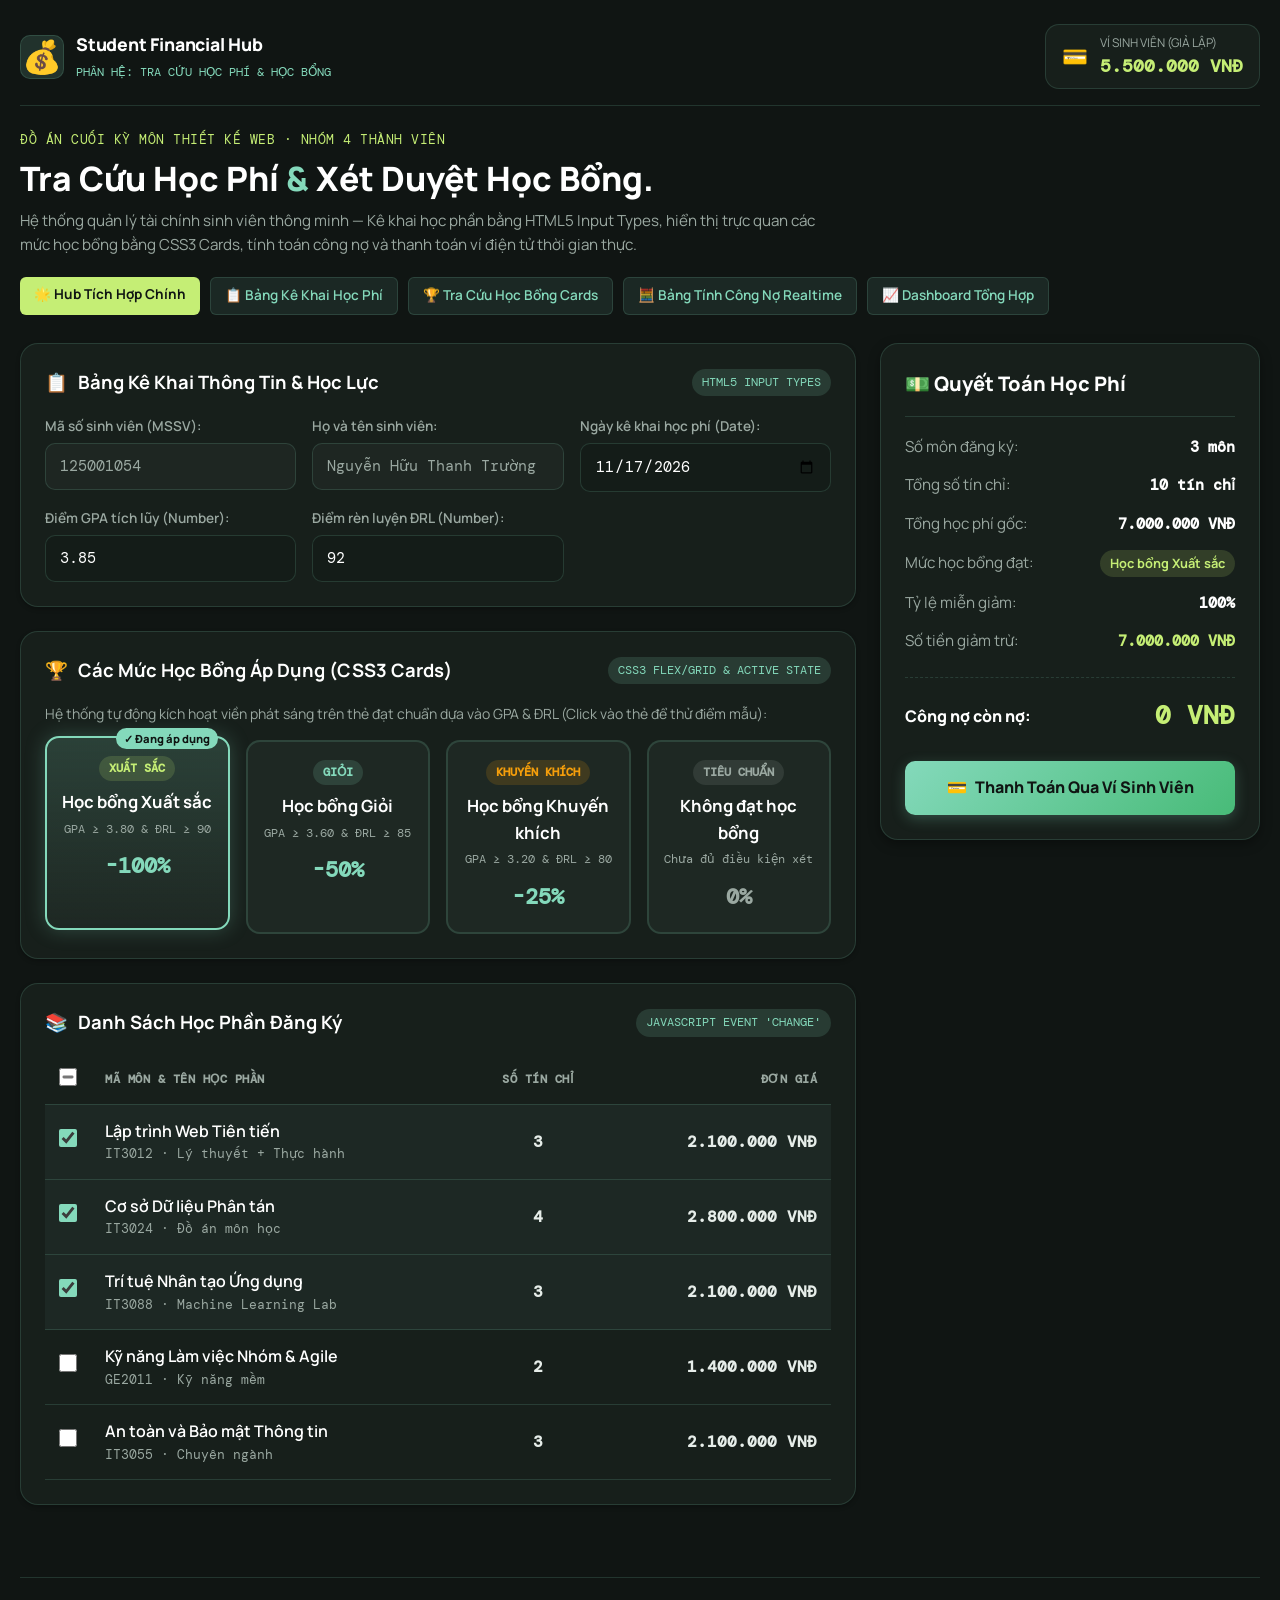
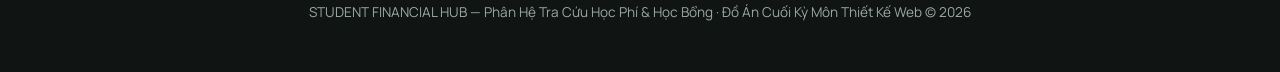
==== commit fab346e6: "feat(dashboard): hoàn thiện tích hợp dashboard tổng quan, ví điện tử, nghiệm thu và cấu hình deploy " ====
--- a/index.html
+++ b/index.html
@@ -43,6 +43,15 @@
           <p class="hub-hero__eyebrow">ĐỒ ÁN CUỐI KỲ MÔN THIẾT KẾ WEB · NHÓM 4 THÀNH VIÊN</p>
           <h2 class="hub-hero__heading">Tra Cứu Học Phí <span>&</span> Xét Duyệt Học Bổng.</h2>
           <p class="hub-hero__description">Hệ thống quản lý tài chính sinh viên thông minh — Kê khai học phần bằng HTML5 Input Types, hiển thị trực quan các mức học bổng bằng CSS3 Cards, tính toán công nợ và thanh toán ví điện tử thời gian thực.</p>
+          
+          <!-- Thanh điều hướng liên kết nhanh các phân hệ -->
+          <nav class="hub-nav" style="display: flex; gap: 10px; margin-top: 20px; flex-wrap: wrap;">
+            <a href="index.html" style="padding: 7px 14px; background: var(--color-lime); color: #101513; border-radius: 6px; font-weight: 700; text-decoration: none; font-size: 0.85rem;">🌟 Hub Tích Hợp Chính</a>
+            <a href="pages/tuition.html" style="padding: 7px 14px; background: rgba(132, 217, 187, 0.1); color: var(--color-mint); border: 1px solid var(--color-border); border-radius: 6px; font-weight: 600; text-decoration: none; font-size: 0.85rem;">📋 Bảng Kê Khai Học Phí</a>
+            <a href="pages/scholarship.html" style="padding: 7px 14px; background: rgba(132, 217, 187, 0.1); color: var(--color-mint); border: 1px solid var(--color-border); border-radius: 6px; font-weight: 600; text-decoration: none; font-size: 0.85rem;">🏆 Tra Cứu Học Bổng Cards</a>
+            <a href="pages/calculator.html" style="padding: 7px 14px; background: rgba(132, 217, 187, 0.1); color: var(--color-mint); border: 1px solid var(--color-border); border-radius: 6px; font-weight: 600; text-decoration: none; font-size: 0.85rem;">🧮 Bảng Tính Công Nợ Realtime</a>
+            <a href="pages/dashboard.html" style="padding: 7px 14px; background: rgba(132, 217, 187, 0.1); color: var(--color-mint); border: 1px solid var(--color-border); border-radius: 6px; font-weight: 600; text-decoration: none; font-size: 0.85rem;">📈 Dashboard Tổng Hợp</a>
+          </nav>
         </div>
       </header>
 
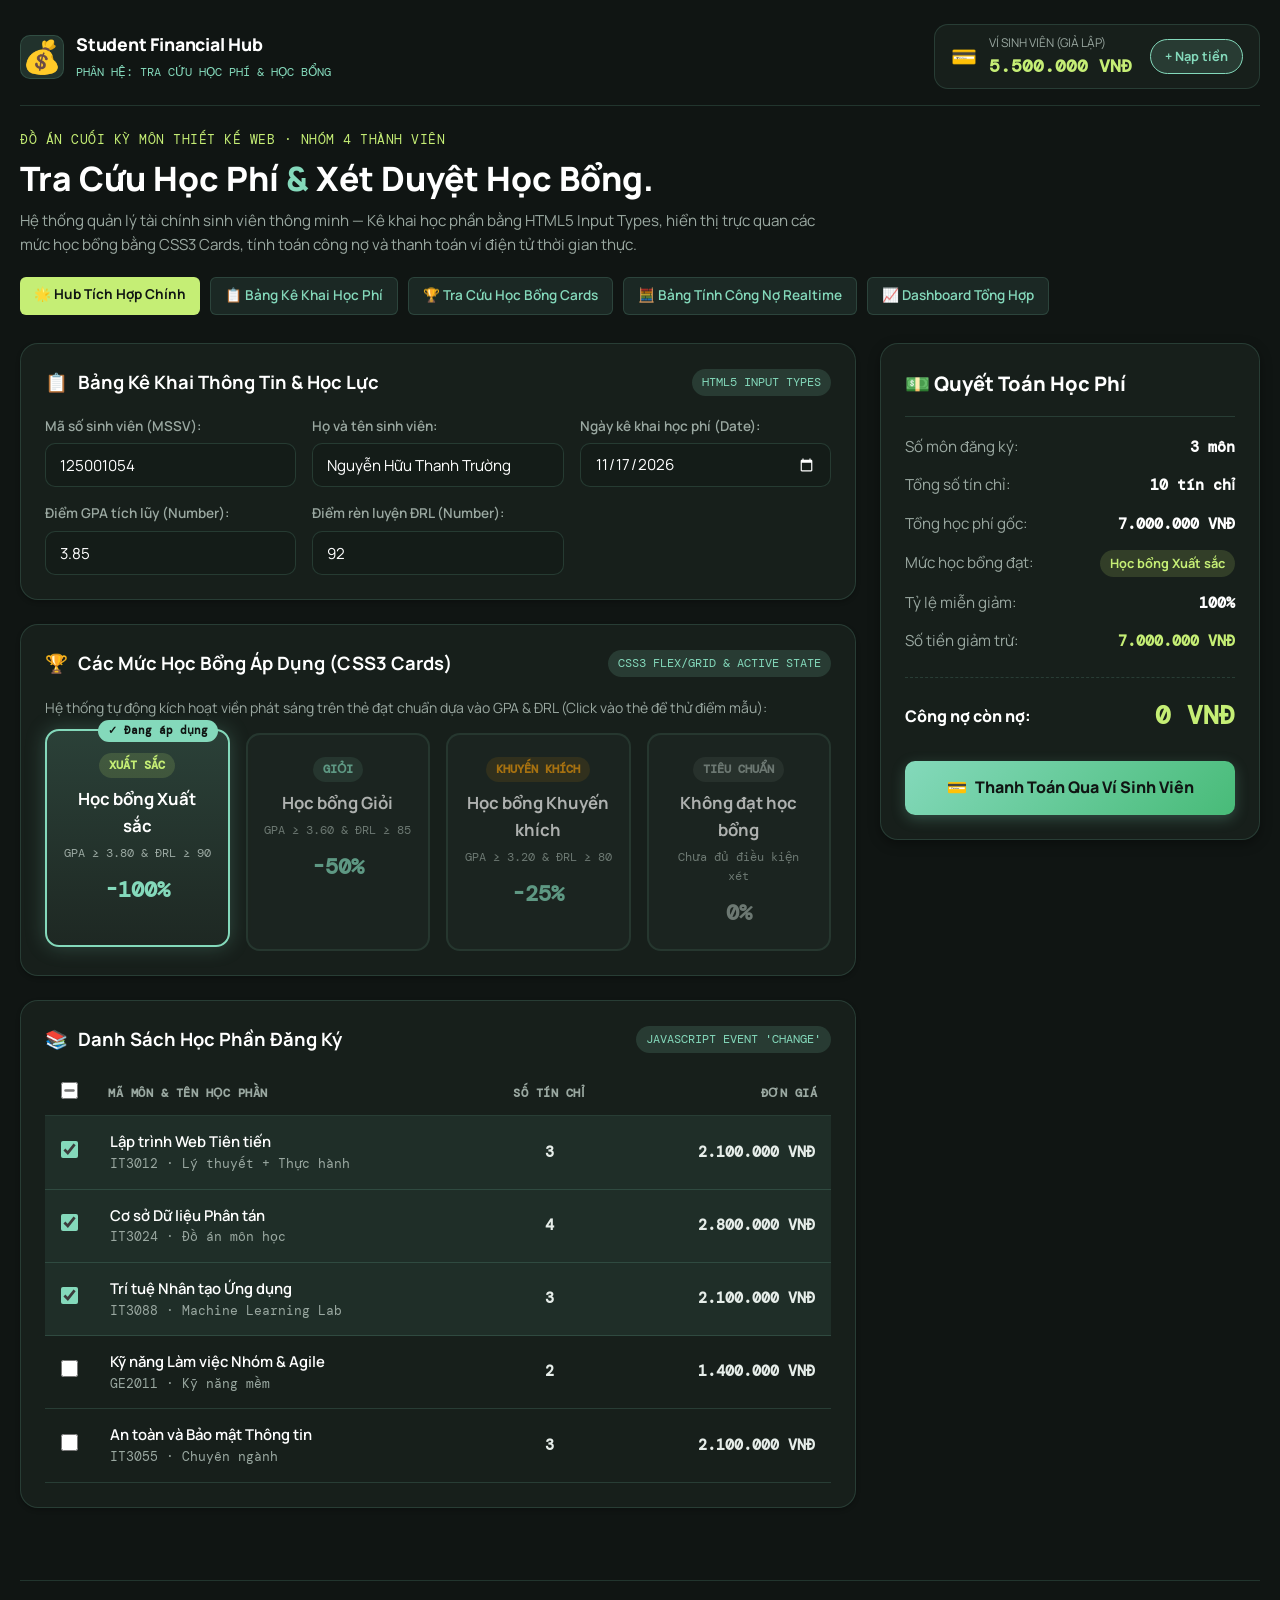
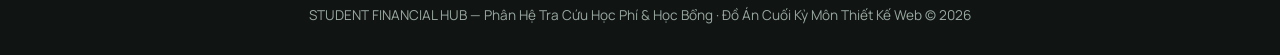
==== commit 05097de6: "fix(logic): sua loi toast hien thi 0 dong khi tru vi va don dep dong bo tai lieu markdown vao thu mu" ====
--- a/index.html
+++ b/index.html
@@ -35,6 +35,9 @@
               <div class="hub-header__wallet-label">Ví Sinh Viên (Giả Lập)</div>
               <div class="hub-header__wallet-value" id="wallet-header-balance">5.500.000 VNĐ</div>
             </div>
+            <button type="button" class="hub-header__wallet-deposit-btn" id="btn-open-deposit-modal" title="Nạp thêm tiền vào ví">
+              + Nạp tiền
+            </button>
           </div>
         </div>
 
@@ -71,12 +74,12 @@
             <form class="declaration-form" id="tuition-declaration-form" onsubmit="return false;">
               <div class="declaration-form__group">
                 <label class="declaration-form__label" for="student-code">Mã số sinh viên (MSSV):</label>
-                <input type="text" id="student-code" class="declaration-form__input" value="125001054" readonly>
+                <input type="text" id="student-code" class="declaration-form__input" value="125001054" placeholder="VD: 125001054">
               </div>
 
               <div class="declaration-form__group">
                 <label class="declaration-form__label" for="student-fullname">Họ và tên sinh viên:</label>
-                <input type="text" id="student-fullname" class="declaration-form__input" value="Nguyễn Hữu Thanh Trường" readonly>
+                <input type="text" id="student-fullname" class="declaration-form__input" value="Nguyễn Hữu Thanh Trường" placeholder="VD: Nguyễn Hữu Thanh Trường">
               </div>
 
               <div class="declaration-form__group">
@@ -218,7 +221,7 @@
         <div class="wallet-modal__bill">
           <div class="wallet-modal__bill-row">
             <span>Sinh viên:</span>
-            <strong>Nguyễn Hữu Thanh Trường (125001054)</strong>
+            <strong id="modal-student-info">Nguyễn Hữu Thanh Trường (125001054)</strong>
           </div>
           <div class="wallet-modal__bill-row">
             <span>Số dư ví hiện tại:</span>
@@ -237,6 +240,47 @@
         <div class="wallet-modal__actions">
           <button type="button" class="wallet-modal__btn-cancel" id="btn-close-modal">Hủy bỏ</button>
           <button type="button" class="wallet-modal__btn-confirm" id="btn-confirm-payment">Xác Nhận Trừ Ví</button>
+        </div>
+      </div>
+    </div>
+
+    <!-- ═══ MODAL NẠP TIỀN VÍ SINH VIÊN ═══ -->
+    <div class="wallet-modal-backdrop" id="wallet-deposit-modal" role="dialog" aria-modal="true" aria-labelledby="deposit-modal-headline">
+      <div class="wallet-modal">
+        <h4 class="wallet-modal__title" id="deposit-modal-headline">💰 Nạp Tiền Vào Ví Sinh Viên</h4>
+        <p class="wallet-modal__desc">Nhập số tiền hoặc chọn nhanh các mệnh giá bên dưới để nạp trực tiếp vào ví giả lập.</p>
+
+        <div style="margin-bottom: 16px;">
+          <label style="display: block; font-size: 0.85rem; font-weight: 600; color: var(--color-text-dim); margin-bottom: 6px;" for="deposit-amount-input">
+            Số tiền nạp (VNĐ):
+          </label>
+          <input 
+            type="number" 
+            id="deposit-amount-input" 
+            class="declaration-form__input" 
+            placeholder="Nhập số tiền muốn nạp..." 
+            min="10000" 
+            step="10000"
+            style="font-size: 1.1rem; font-weight: 700; color: var(--color-lime); width: 100%;"
+          >
+        </div>
+
+        <!-- Chips chọn nhanh mệnh giá -->
+        <div style="margin-bottom: 22px;">
+          <div style="font-size: 0.75rem; text-transform: uppercase; color: var(--color-text-dim); margin-bottom: 8px; font-family: var(--font-family-mono); letter-spacing: 0.5px;">
+            Chọn nhanh mệnh giá:
+          </div>
+          <div class="deposit-chips" style="display: flex; gap: 8px; flex-wrap: wrap;">
+            <button type="button" class="deposit-chip-btn" data-amount="500000">+500.000đ</button>
+            <button type="button" class="deposit-chip-btn" data-amount="1000000">+1.000.000đ</button>
+            <button type="button" class="deposit-chip-btn" data-amount="2000000">+2.000.000đ</button>
+            <button type="button" class="deposit-chip-btn" data-amount="5000000">+5.000.000đ</button>
+          </div>
+        </div>
+
+        <div class="wallet-modal__actions">
+          <button type="button" class="wallet-modal__btn-cancel" id="btn-close-deposit-modal">Hủy bỏ</button>
+          <button type="button" class="wallet-modal__btn-confirm" id="btn-confirm-deposit">Xác Nhận Nạp Tiền</button>
         </div>
       </div>
     </div>
--- a/css/style.css
+++ b/css/style.css
@@ -96,6 +96,51 @@
   font-size: 1.1rem;
   font-weight: 700;
   color: var(--color-lime);
+}
+
+.hub-header__wallet-deposit-btn {
+  background: var(--color-mint-dim);
+  border: 1px solid var(--color-mint);
+  color: var(--color-mint);
+  font-family: var(--font-family-sans);
+  font-size: 0.8rem;
+  font-weight: 700;
+  padding: 6px 14px;
+  border-radius: var(--radius-pill);
+  cursor: pointer;
+  transition: var(--transition-fast);
+  white-space: nowrap;
+  display: inline-flex;
+  align-items: center;
+  gap: 4px;
+  margin-left: 6px;
+}
+
+.hub-header__wallet-deposit-btn:hover {
+  background: var(--color-mint);
+  color: #101513;
+  box-shadow: var(--shadow-neon-mint);
+  transform: translateY(-1px);
+}
+
+.deposit-chip-btn {
+  background: var(--color-bg-card);
+  border: 1px solid var(--color-border);
+  color: var(--color-text-main);
+  font-family: var(--font-family-mono);
+  font-size: 0.82rem;
+  font-weight: 600;
+  padding: 8px 14px;
+  border-radius: var(--radius-md);
+  cursor: pointer;
+  transition: var(--transition-fast);
+}
+
+.deposit-chip-btn:hover {
+  border-color: var(--color-lime);
+  color: var(--color-lime);
+  background: var(--color-lime-dim);
+  transform: translateY(-1px);
 }
 
 .hub-hero {
@@ -667,3 +712,1270 @@
 .hub-toast--error {
   border-color: var(--color-danger);
 }
+
+
+/* ==============================================================================
+   SUBPAGE SHARED LAYOUT — dùng chung cho pages/*.html
+   (.shell, .masthead, .back-link, .course-label, .user-badge, .exercise-head,
+    .workbench, .controls, .field, input/select/button global,
+    .scholarship-grid, .scholarship-card (old HTML), .stats-row, .stat-card,
+    .summary-bar, .exercise-nav, .site-footer, .prompt-box, .result,
+    .subpage-nav pill tabs)
+   ============================================================================== */
+
+/* ── Khung bọc trang con ─────────────────────────────────────────────────── */
+.shell {
+  max-width: 1200px;
+  margin: 0 auto;
+  padding: 28px 16px 56px;
+}
+
+/* ── Masthead (header dải ngang trên) ───────────────────────────────────── */
+.masthead {
+  display: flex;
+  justify-content: space-between;
+  align-items: center;
+  flex-wrap: wrap;
+  gap: 12px;
+  padding-bottom: 20px;
+  margin-bottom: 24px;
+  border-bottom: 1px solid var(--color-border);
+}
+
+/* ── Nút quay lại ───────────────────────────────────────────────────────── */
+.back-link {
+  font-family: var(--font-family-mono);
+  font-size: 0.75rem;
+  font-weight: 600;
+  color: var(--color-mint);
+  text-decoration: none;
+  text-transform: uppercase;
+  letter-spacing: 0.5px;
+  display: inline-flex;
+  align-items: center;
+  gap: 6px;
+  padding: 6px 12px;
+  border: 1px solid var(--color-border);
+  border-radius: var(--radius-md);
+  background: var(--color-bg-card);
+  transition: var(--transition-fast);
+}
+
+.back-link:hover {
+  border-color: var(--color-mint);
+  background: var(--color-mint-dim);
+  transform: translateX(-2px);
+}
+
+/* ── Nhãn module ────────────────────────────────────────────────────────── */
+.course-label {
+  font-family: var(--font-family-mono);
+  font-size: 0.72rem;
+  color: var(--color-text-dim);
+  text-transform: uppercase;
+  letter-spacing: 0.6px;
+}
+
+/* ── Badge sinh viên ────────────────────────────────────────────────────── */
+.user-badge {
+  display: flex;
+  align-items: center;
+  gap: 10px;
+}
+
+.badge-avatar {
+  font-size: 1.5rem;
+  background: var(--color-mint-dim);
+  width: 42px;
+  height: 42px;
+  display: flex;
+  align-items: center;
+  justify-content: center;
+  border-radius: var(--radius-md);
+  border: 1px solid var(--color-border);
+}
+
+.badge-info strong {
+  display: block;
+  font-weight: 700;
+  font-size: 0.95rem;
+  color: var(--color-text-white);
+  line-height: 1.3;
+}
+
+.badge-info small {
+  font-family: var(--font-family-mono);
+  font-size: 0.75rem;
+  color: var(--color-text-dim);
+}
+
+/* ── Vùng tiêu đề bài tập ───────────────────────────────────────────────── */
+.exercise-head {
+  margin-bottom: 28px;
+}
+
+.exercise-head .eyebrow,
+.eyebrow {
+  font-family: var(--font-family-mono);
+  font-size: 0.78rem;
+  font-weight: 600;
+  color: var(--color-lime);
+  text-transform: uppercase;
+  letter-spacing: 0.6px;
+  margin-bottom: 8px;
+}
+
+.exercise-head h1 {
+  font-size: 2rem;
+  font-weight: 800;
+  color: var(--color-text-white);
+  line-height: 1.25;
+  margin-bottom: 10px;
+}
+
+.exercise-head h1 span {
+  color: var(--color-mint);
+}
+
+.exercise-head > p {
+  font-size: 0.95rem;
+  color: var(--color-text-dim);
+  max-width: 760px;
+  line-height: 1.6;
+}
+
+/* ── Workbench (khung khu vực bài) ─────────────────────────────────────── */
+.workbench {
+  background: var(--color-bg-surface);
+  border: 1px solid var(--color-border);
+  border-radius: var(--radius-xl);
+  padding: 24px;
+  margin-bottom: 20px;
+  box-shadow: var(--shadow-sm);
+}
+
+.workbench h2 {
+  font-size: 1rem;
+  font-weight: 700;
+  color: var(--color-text-white);
+  margin-bottom: 18px;
+  display: flex;
+  align-items: center;
+  gap: 8px;
+}
+
+/* ── Hàng controls (flex inputs) ───────────────────────────────────────── */
+.controls {
+  display: flex;
+  flex-wrap: wrap;
+  gap: 12px;
+  align-items: flex-end;
+}
+
+/* ── Field wrapper ──────────────────────────────────────────────────────── */
+.field {
+  display: flex;
+  flex-direction: column;
+  gap: 6px;
+  flex: 1 1 160px;
+}
+
+.field label {
+  font-size: 0.82rem;
+  font-weight: 600;
+  color: var(--color-text-dim);
+  line-height: 1;
+}
+
+/* ── Global form elements (input, select, textarea) ─────────────────────── */
+input[type="text"],
+input[type="number"],
+input[type="date"],
+input[type="email"],
+input[type="password"],
+select {
+  height: 44px;
+  background: var(--color-bg-input);
+  border: 1px solid var(--color-border);
+  border-radius: var(--radius-md);
+  color: var(--color-text-white);
+  padding: 0 14px;
+  font-family: var(--font-family-sans);
+  font-size: 0.95rem;
+  transition: var(--transition-fast);
+  outline: none;
+  width: 100%;
+  box-sizing: border-box;
+}
+
+input[type="text"]:focus,
+input[type="number"]:focus,
+input[type="date"]:focus,
+input[type="email"]:focus,
+input[type="password"]:focus,
+select:focus {
+  border-color: var(--color-mint);
+  box-shadow: var(--shadow-neon-mint);
+}
+
+/* Fix icon lịch và spinner trên nền tối */
+input[type="date"],
+input[type="number"],
+select {
+  color-scheme: dark;
+}
+
+/* ── Generic button ──────────────────────────────────────────────────────── */
+button:not([class]),
+button.btn-primary,
+#btn-check-scholarship,
+#btn-add-course,
+#btn-dashboard-update {
+  height: 44px;
+  padding: 0 20px;
+  background: var(--color-lime);
+  color: #101513;
+  font-family: var(--font-family-sans);
+  font-size: 0.9rem;
+  font-weight: 800;
+  border: none;
+  border-radius: var(--radius-md);
+  cursor: pointer;
+  transition: var(--transition-fast);
+  white-space: nowrap;
+  flex-shrink: 0;
+}
+
+button:not([class]):hover,
+button.btn-primary:hover,
+#btn-check-scholarship:hover,
+#btn-add-course:hover,
+#btn-dashboard-update:hover {
+  background: #d4fa7c;
+  transform: translateY(-1px);
+  box-shadow: 0 4px 12px rgba(197, 238, 117, 0.3);
+}
+
+/* Nút xóa hàng nhỏ */
+.btn-del-row {
+  background: none;
+  border: 1px solid var(--color-border);
+  color: var(--color-text-dim);
+  border-radius: var(--radius-sm);
+  width: 28px;
+  height: 28px;
+  cursor: pointer;
+  font-size: 1rem;
+  display: flex;
+  align-items: center;
+  justify-content: center;
+  transition: var(--transition-fast);
+  padding: 0;
+}
+
+.btn-del-row:hover {
+  border-color: var(--color-danger);
+  color: var(--color-danger);
+  background: var(--color-danger-dim);
+}
+
+/* ── Bảng học phí (global .tuition-table) ───────────────────────────────── */
+.tuition-table {
+  width: 100%;
+  border-collapse: collapse;
+  font-size: 0.93rem;
+}
+
+.tuition-table th {
+  font-family: var(--font-family-mono);
+  font-size: 0.75rem;
+  text-transform: uppercase;
+  color: var(--color-text-dim);
+  padding: 10px 14px;
+  border-bottom: 1px solid var(--color-border);
+  text-align: left;
+  letter-spacing: 0.5px;
+  font-weight: 600;
+}
+
+.tuition-table td {
+  padding: 14px 16px;
+  border-bottom: 1px solid var(--color-border);
+  vertical-align: middle;
+}
+
+.tuition-table tr:hover td {
+  background: rgba(255, 255, 255, 0.025);
+}
+
+/* Dòng được tick — mint highlight */
+.tuition-table tr.selected td,
+.tuition-table tr:has(input[type="checkbox"]:checked) td {
+  background: rgba(132, 217, 187, 0.08);
+}
+
+/* Cột tiền tệ (DM Mono, căn phải) */
+.tuition-table td.money,
+.tuition-table th.money {
+  font-family: var(--font-family-mono);
+  font-weight: 600;
+  text-align: right;
+  white-space: nowrap;
+}
+
+/* Checkbox accent */
+.tuition-table input[type="checkbox"] {
+  width: 17px;
+  height: 17px;
+  accent-color: var(--color-mint);
+  cursor: pointer;
+}
+
+/* ── Scholarship grid (old HTML: .scholarship-grid + .scholarship-card.gold/silver/bronze) */
+.scholarship-grid {
+  display: grid;
+  grid-template-columns: repeat(auto-fit, minmax(190px, 1fr));
+  gap: 16px;
+  margin-top: 16px;
+}
+
+/* Base card */
+.scholarship-card {
+  position: relative;
+  background: var(--color-bg-card);
+  border: 2px solid var(--color-border);
+  border-radius: var(--radius-lg);
+  padding: 22px 16px 18px;
+  text-align: center;
+  cursor: pointer;
+  transition: var(--transition-smooth);
+  display: flex;
+  flex-direction: column;
+  align-items: center;
+  opacity: 0.65;         /* Inactive state */
+}
+
+.scholarship-card:hover {
+  transform: translateY(-3px);
+  background: var(--color-bg-card-hover);
+  border-color: var(--color-border-hover);
+  box-shadow: var(--shadow-md);
+  opacity: 0.85;
+}
+
+/* Active state (old HTML uses .active, BEM uses --active) */
+.scholarship-card.active,
+.scholarship-card--active {
+  opacity: 1;
+  transform: translateY(-4px);
+  border-color: var(--color-mint);
+  background: linear-gradient(180deg, rgba(132, 217, 187, 0.18) 0%, var(--color-bg-card) 100%);
+  box-shadow: var(--shadow-neon-mint);
+}
+
+.scholarship-card.active::after,
+.scholarship-card--active::after {
+  content: "✓ Đang áp dụng";
+  position: absolute;
+  top: -11px;
+  right: 10px;
+  background: var(--color-mint);
+  color: #101513;
+  font-size: 0.7rem;
+  font-weight: 800;
+  padding: 2px 10px;
+  border-radius: var(--radius-pill);
+  font-family: var(--font-family-mono);
+}
+
+/* Gold tier (xuất sắc) */
+.scholarship-card.gold.active,
+.scholarship-card.gold--active {
+  border-color: var(--color-lime);
+  background: linear-gradient(180deg, rgba(197, 238, 117, 0.18) 0%, var(--color-bg-card) 100%);
+  box-shadow: var(--shadow-neon-lime);
+}
+
+.scholarship-card.gold.active::after,
+.scholarship-card.gold--active::after {
+  background: var(--color-lime);
+}
+
+/* Card emoji icon */
+.card-emoji {
+  font-size: 2rem;
+  margin-bottom: 8px;
+  line-height: 1;
+}
+
+/* Card title */
+.card-title {
+  font-weight: 700;
+  font-size: 0.95rem;
+  color: var(--color-text-white);
+  margin-bottom: 4px;
+}
+
+/* GPA requirement */
+.card-gpa {
+  font-family: var(--font-family-mono);
+  font-size: 0.72rem;
+  color: var(--color-text-dim);
+  margin-bottom: 10px;
+}
+
+/* Percentage */
+.card-percent {
+  font-family: var(--font-family-mono);
+  font-size: 1.75rem;
+  font-weight: 800;
+  color: var(--color-lime);
+  line-height: 1;
+}
+
+.scholarship-card.silver .card-percent {
+  color: var(--color-mint);
+}
+
+.scholarship-card.bronze .card-percent {
+  color: var(--color-amber);
+}
+
+/* Amount subtitle */
+.card-amount {
+  font-family: var(--font-family-mono);
+  font-size: 0.75rem;
+  color: var(--color-text-dim);
+  margin-top: 6px;
+}
+
+/* ── Stats row (dashboard overview) ─────────────────────────────────────── */
+.stats-row {
+  display: grid;
+  grid-template-columns: repeat(auto-fit, minmax(170px, 1fr));
+  gap: 14px;
+  margin: 20px 0;
+}
+
+.stat-card {
+  background: var(--color-bg-card);
+  border: 1px solid var(--color-border);
+  border-radius: var(--radius-lg);
+  padding: 18px 16px;
+  transition: var(--transition-fast);
+}
+
+.stat-card:hover {
+  border-color: var(--color-border-hover);
+  box-shadow: var(--shadow-sm);
+}
+
+.stat-label {
+  font-family: var(--font-family-mono);
+  font-size: 0.72rem;
+  text-transform: uppercase;
+  color: var(--color-text-dim);
+  letter-spacing: 0.5px;
+  margin-bottom: 8px;
+}
+
+.stat-value {
+  font-size: 1.5rem;
+  font-weight: 800;
+  color: var(--color-text-white);
+  font-family: var(--font-family-mono);
+  line-height: 1.1;
+}
+
+.stat-value.lime  { color: var(--color-lime); }
+.stat-value.mint  { color: var(--color-mint); }
+.stat-value.gold  { color: var(--color-amber); }
+.stat-value.error { color: var(--color-danger); }
+
+/* ── Summary bar (tổng kết / kết quả thanh toán) ───────────────────────── */
+.summary-bar {
+  display: flex;
+  justify-content: space-between;
+  align-items: center;
+  flex-wrap: wrap;
+  gap: 16px;
+  margin-top: 20px;
+  padding: 18px 24px;
+  border: 2px solid var(--color-lime);
+  border-radius: var(--radius-lg);
+  background: rgba(197, 238, 117, 0.06);
+}
+
+.summary-bar .label {
+  font-family: var(--font-family-mono);
+  font-size: 0.78rem;
+  color: var(--color-text-dim);
+  text-transform: uppercase;
+  letter-spacing: 0.4px;
+}
+
+.summary-bar .total {
+  font-family: var(--font-family-mono);
+  font-size: 1.6rem;
+  font-weight: 800;
+  color: var(--color-lime);
+  white-space: nowrap;
+}
+
+.summary-bar.debt {
+  border-color: var(--color-danger);
+  background: var(--color-danger-dim);
+}
+
+.summary-bar.debt .total {
+  color: var(--color-danger);
+}
+
+.summary-bar.paid {
+  border-color: var(--color-mint);
+  background: var(--color-mint-dim);
+}
+
+.summary-bar.paid .total {
+  color: var(--color-mint);
+}
+
+/* ── Pill-tab subpage navigation ─────────────────────────────────────────── */
+.subpage-nav {
+  display: flex;
+  flex-wrap: wrap;
+  gap: 4px;
+  padding: 6px;
+  background: var(--color-bg-surface);
+  border: 1px solid var(--color-border);
+  border-radius: var(--radius-pill);
+  margin-bottom: 28px;
+}
+
+.subpage-nav a {
+  display: inline-block;
+  padding: 7px 16px;
+  border-radius: var(--radius-pill);
+  font-size: 0.82rem;
+  font-weight: 600;
+  color: var(--color-text-dim);
+  text-decoration: none;
+  transition: var(--transition-fast);
+  white-space: nowrap;
+}
+
+.subpage-nav a:hover {
+  color: var(--color-text-white);
+  background: rgba(255, 255, 255, 0.07);
+}
+
+.subpage-nav a.active {
+  background: var(--color-lime);
+  color: #101513;
+  font-weight: 800;
+}
+
+/* ── Exercise navigation (prev / next) ──────────────────────────────────── */
+.exercise-nav {
+  display: flex;
+  justify-content: space-between;
+  align-items: center;
+  gap: 12px;
+  margin-top: 28px;
+  padding-top: 20px;
+  border-top: 1px solid var(--color-border);
+}
+
+.exercise-nav a {
+  font-size: 0.85rem;
+  color: var(--color-mint);
+  text-decoration: none;
+  font-weight: 600;
+  transition: var(--transition-fast);
+}
+
+.exercise-nav a:hover {
+  color: var(--color-lime);
+}
+
+/* ── Site footer ─────────────────────────────────────────────────────────── */
+.site-footer {
+  display: flex;
+  justify-content: space-between;
+  flex-wrap: wrap;
+  gap: 8px 24px;
+  padding-top: 28px;
+  margin-top: 24px;
+  border-top: 1px solid var(--color-border);
+  color: var(--color-text-dim);
+  font-family: var(--font-family-mono);
+  font-size: 0.68rem;
+}
+
+.site-footer a {
+  color: var(--color-mint);
+  text-decoration: none;
+}
+
+.site-footer a:hover {
+  color: var(--color-lime);
+}
+
+/* ── Prompt box (PRD requirement callout) ───────────────────────────────── */
+.prompt-box {
+  margin-top: 16px;
+  padding: 14px 16px;
+  border-left: 3px solid var(--color-lime);
+  background: rgba(197, 238, 117, 0.07);
+  border-radius: 0 var(--radius-md) var(--radius-md) 0;
+  color: var(--color-text-dim);
+  font-size: 0.85rem;
+  line-height: 1.6;
+}
+
+.prompt-box strong {
+  color: var(--color-text-main);
+}
+
+.prompt-box code {
+  font-family: var(--font-family-mono);
+  background: rgba(255, 255, 255, 0.07);
+  padding: 1px 5px;
+  border-radius: 4px;
+  font-size: 0.82rem;
+}
+
+/* ── Result box (output từ JS) ───────────────────────────────────────────── */
+.result {
+  min-height: 52px;
+  margin-top: 16px;
+  padding: 14px 16px;
+  border-left: 3px solid var(--color-mint);
+  background: var(--color-bg-body);
+  border-radius: 0 var(--radius-md) var(--radius-md) 0;
+  font-family: var(--font-family-mono);
+  font-size: 0.88rem;
+  color: var(--color-text-main);
+  line-height: 1.5;
+  transition: var(--transition-fast);
+}
+
+.result:empty::before {
+  content: "Kết quả sẽ xuất hiện ở đây.";
+  color: var(--color-text-muted);
+  font-style: italic;
+}
+
+.result.error {
+  border-left-color: var(--color-danger);
+  color: var(--color-danger);
+}
+
+.result.success {
+  border-left-color: var(--color-lime);
+}
+
+/* ── Calculator page specific classes ──────────────────────────────────── */
+/* (di chuyển từ <style> inline của calculator.html) */
+
+.calc-container {
+  max-width: 1200px;
+  margin: 0 auto;
+}
+
+.top-nav {
+  display: flex;
+  justify-content: space-between;
+  align-items: center;
+  margin-bottom: 24px;
+  padding-bottom: 16px;
+  border-bottom: 1px solid var(--color-border);
+}
+
+.btn-back {
+  display: inline-flex;
+  align-items: center;
+  gap: 8px;
+  background: var(--color-bg-card);
+  color: var(--color-mint);
+  text-decoration: none;
+  padding: 8px 16px;
+  border-radius: var(--radius-md);
+  font-size: 0.9rem;
+  font-weight: 600;
+  border: 1px solid var(--color-border);
+  transition: var(--transition-fast);
+}
+
+.btn-back:hover {
+  background: var(--color-mint-dim);
+  border-color: var(--color-mint);
+  transform: translateX(-2px);
+}
+
+.module-tag {
+  font-family: var(--font-family-mono);
+  font-size: 0.8rem;
+  background: var(--color-lime-dim);
+  color: var(--color-lime);
+  padding: 6px 12px;
+  border-radius: var(--radius-pill);
+  letter-spacing: 0.5px;
+}
+
+.calc-masthead {
+  margin-bottom: 28px;
+}
+
+.calc-masthead h1 {
+  font-size: 2rem;
+  font-weight: 800;
+  margin-bottom: 8px;
+  color: var(--color-text-white);
+}
+
+.calc-masthead h1 span {
+  color: var(--color-mint);
+}
+
+.calc-masthead p {
+  color: var(--color-text-dim);
+  font-size: 0.95rem;
+}
+
+.student-bar {
+  background: var(--color-bg-surface);
+  border: 1px solid var(--color-border);
+  border-radius: var(--radius-lg);
+  padding: 16px 20px;
+  display: flex;
+  justify-content: space-between;
+  align-items: center;
+  flex-wrap: wrap;
+  gap: 16px;
+  margin-bottom: 24px;
+}
+
+.student-badge-info {
+  display: flex;
+  align-items: center;
+  gap: 12px;
+}
+
+.student-badge-avatar {
+  font-size: 1.8rem;
+  background: var(--color-mint-dim);
+  width: 48px;
+  height: 48px;
+  display: flex;
+  align-items: center;
+  justify-content: center;
+  border-radius: var(--radius-md);
+  border: 1px solid var(--color-border);
+}
+
+.student-badge-name {
+  font-weight: 700;
+  font-size: 1.05rem;
+  color: var(--color-text-white);
+}
+
+.student-badge-meta {
+  font-size: 0.85rem;
+  color: var(--color-text-dim);
+  font-family: var(--font-family-mono);
+}
+
+.wallet-chip {
+  display: flex;
+  align-items: center;
+  gap: 10px;
+  background: var(--color-bg-card);
+  border: 1px solid var(--color-border);
+  padding: 8px 16px;
+  border-radius: var(--radius-md);
+}
+
+.wallet-chip-label {
+  font-size: 0.75rem;
+  color: var(--color-text-dim);
+  text-transform: uppercase;
+}
+
+.wallet-chip-balance {
+  font-family: var(--font-family-mono);
+  font-weight: 700;
+  color: var(--color-lime);
+  font-size: 1.05rem;
+}
+
+.calc-grid {
+  display: grid;
+  grid-template-columns: 1fr 380px;
+  gap: 24px;
+}
+
+@media (max-width: 960px) {
+  .calc-grid {
+    grid-template-columns: 1fr;
+  }
+}
+
+.panel {
+  background: var(--color-bg-surface);
+  border: 1px solid var(--color-border);
+  border-radius: var(--radius-lg);
+  padding: 22px;
+  margin-bottom: 24px;
+}
+
+.panel-title {
+  font-size: 1.15rem;
+  font-weight: 700;
+  color: var(--color-text-white);
+  margin-bottom: 16px;
+  display: flex;
+  align-items: center;
+  gap: 8px;
+}
+
+.form-row {
+  display: grid;
+  grid-template-columns: repeat(auto-fit, minmax(200px, 1fr));
+  gap: 16px;
+}
+
+.input-group {
+  display: flex;
+  flex-direction: column;
+  gap: 6px;
+}
+
+.input-group label {
+  font-size: 0.85rem;
+  font-weight: 600;
+  color: var(--color-text-dim);
+}
+
+.input-field {
+  background: var(--color-bg-card);
+  border: 1px solid var(--color-border);
+  border-radius: var(--radius-md);
+  color: var(--color-text-white);
+  font-family: var(--font-family-mono);
+  font-size: 0.95rem;
+  padding: 10px 14px;
+  outline: none;
+  transition: var(--transition-fast);
+  height: 44px;
+  width: 100%;
+  box-sizing: border-box;
+}
+
+.input-field:focus {
+  border-color: var(--color-mint);
+  box-shadow: var(--shadow-neon-mint);
+}
+
+.input-field[type="date"] {
+  color-scheme: dark;
+}
+
+.table-wrapper {
+  overflow-x: auto;
+}
+
+.subject-table {
+  width: 100%;
+  border-collapse: collapse;
+  font-size: 0.95rem;
+}
+
+.subject-table th,
+.subject-table td {
+  padding: 14px 16px;
+  border-bottom: 1px solid var(--color-border);
+  text-align: left;
+}
+
+.subject-table th {
+  font-family: var(--font-family-mono);
+  font-size: 0.8rem;
+  text-transform: uppercase;
+  color: var(--color-text-dim);
+  letter-spacing: 0.5px;
+  font-weight: 600;
+}
+
+.subject-table tr:hover td {
+  background: var(--color-bg-card);
+}
+
+.subject-table tr.selected td,
+.subject-table tr:has(input[type="checkbox"]:checked) td {
+  background: rgba(132, 217, 187, 0.08);
+}
+
+.subject-checkbox,
+#select-all {
+  width: 18px;
+  height: 18px;
+  accent-color: var(--color-mint);
+  cursor: pointer;
+}
+
+.course-name {
+  font-weight: 600;
+  color: var(--color-text-white);
+}
+
+.course-code {
+  font-family: var(--font-family-mono);
+  font-size: 0.8rem;
+  color: var(--color-text-dim);
+}
+
+.course-credits {
+  font-family: var(--font-family-mono);
+  text-align: center;
+}
+
+.course-price {
+  font-family: var(--font-family-mono);
+  font-weight: 600;
+  text-align: right;
+  color: var(--color-text-main);
+}
+
+.summary-box {
+  position: sticky;
+  top: 24px;
+  background: var(--color-bg-surface);
+  border: 1px solid var(--color-border);
+  border-radius: var(--radius-lg);
+  padding: 24px;
+}
+
+.summary-header {
+  font-size: 1.25rem;
+  font-weight: 800;
+  color: var(--color-text-white);
+  padding-bottom: 14px;
+  margin-bottom: 18px;
+  border-bottom: 1px solid var(--color-border);
+}
+
+.summary-rows {
+  display: flex;
+  flex-direction: column;
+  gap: 14px;
+}
+
+.summary-row {
+  display: flex;
+  justify-content: space-between;
+  align-items: center;
+  font-size: 0.95rem;
+}
+
+.summary-label {
+  color: var(--color-text-dim);
+}
+
+.summary-val {
+  font-family: var(--font-family-mono);
+  font-weight: 700;
+  color: var(--color-text-white);
+}
+
+.badge-discount {
+  display: inline-block;
+  padding: 4px 10px;
+  border-radius: var(--radius-pill);
+  font-size: 0.8rem;
+  font-weight: 700;
+}
+
+.badge-excellent { background: var(--color-lime-dim); color: var(--color-lime); }
+.badge-good      { background: var(--color-mint-dim); color: var(--color-mint); }
+.badge-fair      { background: var(--color-amber-dim); color: var(--color-amber); }
+.badge-none      { background: rgba(154, 168, 161, 0.15); color: var(--color-text-dim); }
+
+.debt-row {
+  margin-top: 10px;
+  padding-top: 16px;
+  border-top: 1px dashed var(--color-border);
+}
+
+.debt-label {
+  font-size: 1rem;
+  font-weight: 700;
+  color: var(--color-text-white);
+}
+
+.debt-value {
+  font-family: var(--font-family-mono);
+  font-size: 1.55rem;
+  font-weight: 900;
+  color: var(--color-danger);
+}
+
+.debt-value.zero-debt {
+  color: var(--color-lime);
+}
+
+.btn-wallet-pay {
+  width: 100%;
+  margin-top: 22px;
+  padding: 14px;
+  background: linear-gradient(135deg, var(--color-mint) 0%, #48bb78 100%);
+  color: #101513;
+  font-family: var(--font-family-sans);
+  font-size: 1rem;
+  font-weight: 800;
+  border: none;
+  border-radius: var(--radius-md);
+  cursor: pointer;
+  transition: var(--transition-normal);
+  display: flex;
+  justify-content: center;
+  align-items: center;
+  gap: 8px;
+  box-shadow: 0 4px 14px rgba(132, 217, 187, 0.25);
+}
+
+.btn-wallet-pay:hover {
+  transform: translateY(-2px);
+  box-shadow: 0 6px 18px rgba(132, 217, 187, 0.35);
+}
+
+.btn-wallet-pay:disabled {
+  opacity: 0.5;
+  cursor: not-allowed;
+  transform: none;
+}
+
+.value-updated {
+  animation: pulseVal 0.4s ease-out;
+}
+
+@keyframes pulseVal {
+  0%   { transform: scale(1.08); color: var(--color-lime); }
+  100% { transform: scale(1); }
+}
+
+.modal-backdrop {
+  position: fixed;
+  top: 0; left: 0;
+  width: 100%; height: 100%;
+  background: rgba(16, 21, 19, 0.85);
+  backdrop-filter: blur(4px);
+  display: none;
+  justify-content: center;
+  align-items: center;
+  z-index: 1000;
+  padding: 16px;
+}
+
+.modal-backdrop.open {
+  display: flex;
+}
+
+.modal-box {
+  background: var(--color-bg-surface);
+  border: 1px solid var(--color-border-hover);
+  border-radius: var(--radius-xl);
+  width: 100%;
+  max-width: 480px;
+  padding: 28px;
+  box-shadow: var(--shadow-lg);
+  animation: modalSlide 0.3s ease-out;
+}
+
+@keyframes modalSlide {
+  from { transform: translateY(20px); opacity: 0; }
+  to   { transform: translateY(0); opacity: 1; }
+}
+
+.modal-title {
+  font-size: 1.3rem;
+  font-weight: 800;
+  color: var(--color-text-white);
+  margin-bottom: 8px;
+  display: flex;
+  align-items: center;
+  gap: 10px;
+}
+
+.modal-desc {
+  color: var(--color-text-dim);
+  font-size: 0.9rem;
+  margin-bottom: 20px;
+}
+
+.modal-bill {
+  background: var(--color-bg-card);
+  border: 1px solid var(--color-border);
+  border-radius: var(--radius-md);
+  padding: 16px;
+  display: flex;
+  flex-direction: column;
+  gap: 10px;
+  margin-bottom: 20px;
+}
+
+.bill-row {
+  display: flex;
+  justify-content: space-between;
+  font-size: 0.9rem;
+}
+
+.bill-row.highlight {
+  padding-top: 8px;
+  border-top: 1px solid var(--color-border);
+  font-weight: 700;
+  color: var(--color-text-white);
+}
+
+.modal-actions {
+  display: flex;
+  gap: 12px;
+}
+
+.btn-confirm {
+  flex: 1;
+  padding: 12px;
+  background: var(--color-mint);
+  color: #101513;
+  font-weight: 800;
+  border: none;
+  border-radius: var(--radius-md);
+  cursor: pointer;
+  transition: var(--transition-fast);
+}
+
+.btn-confirm:hover {
+  background: var(--color-lime);
+}
+
+.btn-cancel {
+  padding: 12px 20px;
+  background: var(--color-bg-card);
+  color: var(--color-text-dim);
+  border: 1px solid var(--color-border);
+  border-radius: var(--radius-md);
+  cursor: pointer;
+  font-weight: 600;
+  transition: var(--transition-fast);
+}
+
+.btn-cancel:hover {
+  background: var(--color-bg-card-hover);
+  color: var(--color-text-white);
+}
+
+.toast {
+  position: fixed;
+  bottom: 24px; right: 24px;
+  background: var(--color-bg-surface);
+  border: 1px solid var(--color-mint);
+  border-radius: var(--radius-md);
+  padding: 14px 20px;
+  color: var(--color-text-white);
+  font-size: 0.9rem;
+  display: flex;
+  align-items: center;
+  gap: 10px;
+  box-shadow: var(--shadow-lg);
+  transform: translateY(100px);
+  opacity: 0;
+  transition: var(--transition-normal);
+  z-index: 1100;
+}
+
+.toast.show {
+  transform: translateY(0);
+  opacity: 1;
+}
+
+/* ── Tier badges (calculator.html tiered cards) ─────────────────────────── */
+.tier-badge {
+  font-size: 0.75rem;
+  font-weight: 700;
+  padding: 3px 8px;
+  border-radius: var(--radius-pill);
+  margin-bottom: 6px;
+  text-transform: uppercase;
+}
+
+.tier-excellent .tier-badge { background: var(--color-lime-dim); color: var(--color-lime); }
+.tier-good      .tier-badge { background: var(--color-mint-dim); color: var(--color-mint); }
+.tier-fair      .tier-badge { background: var(--color-amber-dim); color: var(--color-amber); }
+.tier-none      .tier-badge { background: rgba(154, 168, 161, 0.2); color: var(--color-text-dim); }
+
+.scholarship-card.tier-excellent.active {
+  border-color: var(--color-lime);
+  background: linear-gradient(180deg, rgba(197, 238, 117, 0.18) 0%, var(--color-bg-card) 100%);
+  box-shadow: var(--shadow-neon-lime);
+}
+.scholarship-card.tier-excellent.active::after {
+  background: var(--color-lime);
+}
+
+.tier-title {
+  font-size: 1rem;
+  font-weight: 700;
+  margin-bottom: 4px;
+  color: var(--color-text-white);
+}
+
+.tier-criteria {
+  font-size: 0.75rem;
+  color: var(--color-text-dim);
+  font-family: var(--font-family-mono);
+  margin-bottom: 8px;
+}
+
+.tier-rate {
+  font-size: 1.25rem;
+  font-weight: 800;
+  font-family: var(--font-family-mono);
+  color: var(--color-mint);
+}
+
+.tier-none .tier-rate {
+  color: var(--color-text-dim);
+}
+
+/* ── Responsive shared ───────────────────────────────────────────────────── */
+@media (max-width: 640px) {
+  .shell {
+    padding: 18px 12px 40px;
+  }
+
+  .exercise-head h1 {
+    font-size: 1.55rem;
+  }
+
+  .scholarship-grid {
+    grid-template-columns: repeat(2, 1fr);
+  }
+
+  .stats-row {
+    grid-template-columns: repeat(2, 1fr);
+  }
+
+  .summary-bar {
+    flex-direction: column;
+    align-items: flex-start;
+  }
+
+  .subpage-nav {
+    border-radius: var(--radius-lg);
+  }
+
+  .subpage-nav a {
+    font-size: 0.75rem;
+    padding: 6px 10px;
+  }
+}
